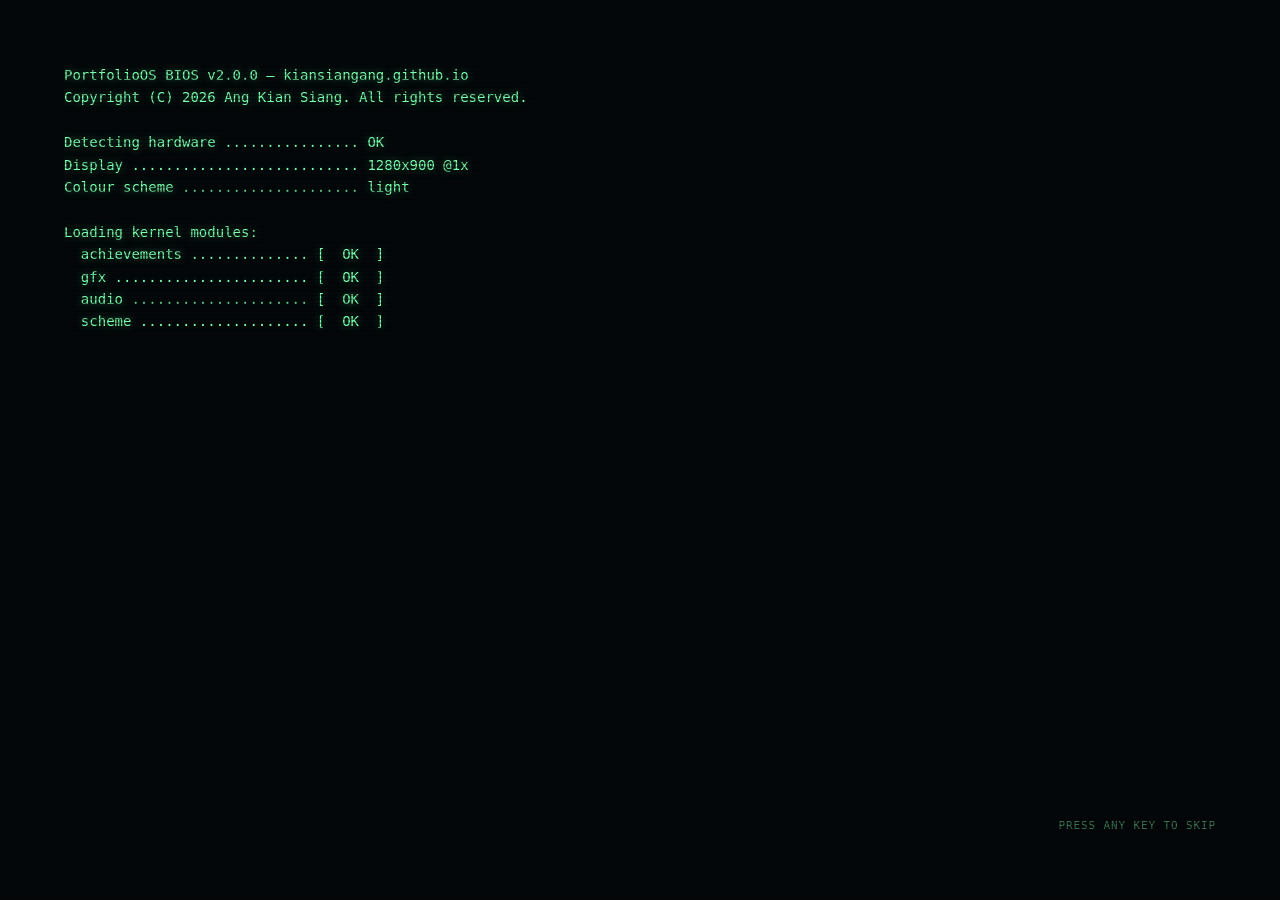
==== index.html @ 968b33f7 "Remove the second theme and redesign the desktop Three problems with the previous desktop: it had tw" ====
<!DOCTYPE html>
<html lang="en">
  <head>
    <meta charset="UTF-8" />
    <meta name="viewport" content="width=device-width, initial-scale=1.0" />

    <!-- ============================================================
         SEO & Page Identity
    ============================================================ -->
    <title>Ang Kian Siang — Cybersecurity Analyst</title>
    <meta
      name="description"
      content="Portfolio of Ang Kian Siang, ICT undergraduate at SUSS and aspiring Cybersecurity Analyst."
    />

    <!-- ============================================================
         Open Graph & Twitter Card — Social sharing previews
         When someone shares your portfolio link on LinkedIn, Twitter,
         or messaging apps, these tags control the title, description,
         and preview image that appear.
    ============================================================ -->
    <meta property="og:type" content="website" />
    <meta property="og:title" content="Ang Kian Siang — Cybersecurity Analyst" />
    <meta property="og:description" content="Portfolio of Ang Kian Siang, ICT undergraduate at SUSS and aspiring Cybersecurity Analyst." />
    <meta property="og:url" content="https://kiansiangang.github.io/" />
    <meta name="twitter:card" content="summary" />
    <meta name="twitter:title" content="Ang Kian Siang — Cybersecurity Analyst" />
    <meta name="twitter:description" content="Portfolio of Ang Kian Siang, ICT undergraduate at SUSS and aspiring Cybersecurity Analyst." />

    <!-- ============================================================
         Security Meta Tags (Phase 9 — Security Hardening)

         These headers protect your site at the browser level:

         1. Content-Security-Policy (CSP)
            The most important security header. It tells the browser
            exactly which sources are trusted for scripts, styles,
            fonts, images, etc. Anything not on the whitelist is
            blocked — even if an attacker injects it into the page.

            Why this matters:
            - script-src 'self' → only OUR JS files can run (no CDN,
              no inline <script> tags). This blocks XSS payloads.
            - style-src includes fonts.googleapis.com because we load
              Google Fonts CSS from there.
            - font-src includes fonts.gstatic.com — that's where the
              actual .woff2 font files are served from.
            - img-src 'self' data: → allows our images + inline SVG
              data URIs (like the padlock icons).
            - frame-src 'none' → prevents clickjacking via iframes.
            - object-src 'none' → blocks Flash/Java plugin embeds.

         2. X-Content-Type-Options: nosniff
            Prevents the browser from "guessing" file types. Without
            this, a .txt file could be executed as JavaScript — a
            classic MIME confusion attack.

         3. Referrer-Policy: strict-origin-when-cross-origin
            Controls what URL info leaks in the Referer header:
            - Same-origin navigation → full URL sent
            - Cross-origin navigation → only the domain (origin)
            - HTTPS → HTTP downgrade → nothing sent
            This prevents leaking internal URL paths to third parties.

         NOTE: GitHub Pages doesn't support custom HTTP headers via
         a _headers file (that's a Netlify/Cloudflare feature). So
         we use <meta http-equiv> tags as the primary enforcement
         mechanism. The _headers file is included as a bonus for
         anyone who deploys to Netlify or Cloudflare Pages instead.
    ============================================================ -->
    <meta
      http-equiv="Content-Security-Policy"
      content="default-src 'self'; script-src 'self'; style-src 'self' https://fonts.googleapis.com; font-src https://fonts.gstatic.com; img-src 'self' data:; connect-src 'self'; worker-src 'self'; manifest-src 'self'; media-src 'self'; frame-src 'none'; object-src 'none'; base-uri 'self'; form-action 'self'"
    />
    <meta http-equiv="X-Content-Type-Options" content="nosniff" />
    <meta name="referrer" content="strict-origin-when-cross-origin" />

    <!-- ============================================================
         Favicon — inline SVG data URI (no extra file needed).
         A small padlock icon in navy blue — matches your
         cybersecurity theme. Without a favicon, browsers request
         /favicon.ico which returns a 404 error in the console.
    ============================================================ -->
    <link rel="icon" type="image/svg+xml" href="data:image/svg+xml,%3Csvg xmlns='http://www.w3.org/2000/svg' viewBox='0 0 24 24' fill='none' stroke='%231A2744' stroke-width='2' stroke-linecap='round' stroke-linejoin='round'%3E%3Crect x='3' y='11' width='18' height='11' rx='2' ry='2'/%3E%3Cpath d='M7 11V7a5 5 0 0 1 10 0v4'/%3E%3C/svg%3E" />

    <!-- ============================================================
         Google Fonts
         Nunito  — friendly, rounded body text
         Space Mono — techy monospace for code/terminal elements
    ============================================================ -->
    <link rel="preconnect" href="https://fonts.googleapis.com" />
    <link rel="preconnect" href="https://fonts.gstatic.com" crossorigin />
    <link
      href="https://fonts.googleapis.com/css2?family=Nunito:wght@400;600;700;800&family=Space+Mono:wght@400;700&display=swap"
      rel="stylesheet"
    />

    <!-- ============================================================
         Main Stylesheet
    ============================================================ -->
    <link rel="stylesheet" href="css/style.css" />

    <!-- ============================================================
         Runtime stylesheet — everything the JavaScript renders at
         load: background layers, terminal, command palette, HUD,
         cursor, toasts, boot screen. Loaded second so it can
         override style.css cleanly.
    ============================================================ -->
    <link rel="stylesheet" href="css/runtime.css" />

    <!-- ============================================================
         Desktop OS stylesheet. Everything in it is scoped to
         [data-shell="os"], so the plain scrolling page above is
         completely unaffected by its presence.
    ============================================================ -->
    <link rel="stylesheet" href="css/os.css" />

    <!-- ============================================================
         PWA — installable, and fully readable offline once the
         service worker has primed its cache.
    ============================================================ -->
    <link rel="manifest" href="site.webmanifest" />
    <meta name="theme-color" content="#E8E0D0" media="(prefers-color-scheme: light)" />
    <meta name="theme-color" content="#1A1E2E" media="(prefers-color-scheme: dark)" />
    <meta name="apple-mobile-web-app-capable" content="yes" />

    <!-- ============================================================
         Theme Initialisation (runs BEFORE paint — no defer!)
         Sets data-theme="light" or "dark" on <html> immediately,
         preventing a flash of the wrong theme on page load.
         Reads from localStorage → OS preference → defaults to light.
    ============================================================ -->
    <script src="js/theme-init.js"></script>
  </head>

  <body>

    <!-- ============================================================
         LANDSCAPE LAYER
         The mountain artwork used to be painted directly on <body>,
         which meant nothing could ever be drawn behind it. It now
         sits on its own fixed layer (inheriting the same background
         image — one source of truth) so the WebGL sky can render
         underneath it, rather than being stuck at the very bottom.

         Petals are no longer DOM nodes: js/gfx/petals.js draws all
         of them into a single canvas instead. See css/runtime.css
         for the full layer stack.
    ============================================================ -->
    <div class="landscape" aria-hidden="true"></div>

    <!-- ============================================================
         1. NAVBAR
         Fixed to the top of the viewport; frosted-glass effect.
         Contains logo (name) on the left, nav links on the right.
    ============================================================ -->
    <!-- ============================================================
         NAVBAR
         Structure (order matters for the CSS checkbox hack):
           1. Logo link
           2. Checkbox (hidden — acts as the open/close toggle)
           3. Label (visible hamburger button — clicking it checks #2)
           4. Nav links list (shown/hidden based on checkbox state)

         The CSS uses the general sibling combinator (~) to target
         elements that come AFTER the checkbox in the DOM.
    ============================================================ -->
    <nav id="navbar" class="navbar">
      <div class="container navbar__inner">

        <!-- Home icon: clicking scrolls back to the top -->
        <a href="#hero" class="navbar__logo" aria-label="Back to top">
          <svg width="22" height="22" viewBox="0 0 24 24" fill="none" stroke="currentColor" stroke-width="2" stroke-linecap="round" stroke-linejoin="round" aria-hidden="true">
            <path d="M3 9l9-7 9 7v11a2 2 0 0 1-2 2H5a2 2 0 0 1-2-2z"/>
            <polyline points="9 22 9 12 15 12 15 22"/>
          </svg>
        </a>

        <!-- Hidden checkbox — the actual toggle state holder.
             aria-hidden: screen readers should use the checkbox label. -->
        <input
          type="checkbox"
          id="nav-toggle"
          class="nav-toggle"
          aria-hidden="true"
        />

        <!-- Nav links — all internal anchor links.
             On mobile: these drop down as a menu (CSS checkbox hack).
             On desktop: displayed as a horizontal row. -->
        <ul class="navbar__links">
          <li><a href="#about"    class="navbar__link">About</a></li>
          <li><a href="#projects" class="navbar__link">Projects</a></li>
          <li><a href="#skills"   class="navbar__link">Skills</a></li>
          <li><a href="#contact"  class="navbar__link">Contact</a></li>
        </ul>

        <!-- Dark/light mode toggle button.
             Shows moon in light mode, sun in dark mode.
             JS in main.js handles the click → flips data-theme on <html>
             and saves the choice to localStorage. -->
        <!-- Navbar controls: soundtrack and colour scheme. The
             soundtrack is generated with Web Audio at runtime and is
             off until explicitly turned on. -->
        <div class="navbar__controls">

          <button id="audio-toggle" class="icon-btn" type="button"
                  aria-pressed="false" aria-label="Toggle the generated soundtrack">
            <span aria-hidden="true">&#9834;</span>
          </button>

          <button id="theme-toggle" class="theme-toggle" aria-label="Toggle dark mode" type="button">
            <span class="theme-toggle__icon theme-toggle__icon--sun" aria-hidden="true">&#9728;&#65039;</span>
            <span class="theme-toggle__icon theme-toggle__icon--moon" aria-hidden="true">&#127769;</span>
          </button>

        </div>

        <!-- Hamburger button — only visible on mobile.
             The `for` attribute links this label to #nav-toggle,
             so clicking the label checks/unchecks the checkbox.
             Placed LAST so it appears on the far right on mobile. -->
        <label for="nav-toggle" class="nav-toggle-label" aria-label="Toggle navigation menu">
          <span></span>
          <span></span>
          <span></span>
        </label>

      </div>
    </nav>

    <!-- ============================================================
         2. HERO
         Full-viewport-height opening section.
         Contains name, animated subtitle (Typed.js), CTA button.
         Sakura petals fall across the entire page (not just here).
    ============================================================ -->
    <section id="hero" class="section hero" data-section-index="0">

      <!-- Hero content -->
      <div class="container hero__content">

        <!-- Small greeting line above the name -->
        <p class="hero__greeting">Hi, I'm</p>

        <!-- Your name — the main visual anchor of the page -->
        <h1 class="hero__name">Ang Kian Siang</h1>

        <!-- Typed.js subtitle — the library targets the <span> by ID.
             The text inside it ("cybersecurity analyst.") is a fallback
             shown if JS fails to load (progressive enhancement). -->
        <p class="hero__subtitle">
          I'm <span id="typed-text" class="hero__typed">a cybersecurity analyst.</span>
        </p>

        <!-- CTA button — scrolls smoothly to the Projects section.
             The <a> tag is styled as a button via CSS. -->
        <a href="#projects" class="hero__cta">View My Work</a>

      </div>
    </section>

    <!-- ============================================================
         3. ABOUT
         Two-column layout: bio (left), quick stats (right).
    ============================================================ -->
    <section id="about" class="section about page-flip" data-section-index="1">
      <div class="container">

        <h2 class="section-title">About Me</h2>

        <!-- Two-column grid: bio (left) | stats (right).
             On mobile these stack vertically (single column).
             The .fade-in class starts this invisible; Intersection
             Observer (Phase 7) adds .visible to animate it in. -->
        <div class="about__grid fade-in">

          <!-- ---- LEFT COLUMN: bio ---- -->
          <div class="about__bio">
            <p>
              I'm an ICT undergraduate at the Singapore University of Social Sciences
              (SUSS), specialising in cybersecurity. I enjoy building practical tools
              that solve real problems — from CLI password analysers to browser-based
              timetable exporters. I approach every project with a security-first mindset
              and a genuine curiosity for how things work under the hood.
            </p>
            <p>
              I interned as a <strong>Cybersecurity Analyst at DHL Supply Chain</strong>,
              where I conducted risk assessments for APAC-region applications alongside
              the CISO. That experience solidified my understanding of real-world threat
              landscapes, vulnerability management, and the importance of clear
              communication when presenting security findings to stakeholders.
            </p>
          </div>

          <!-- ---- RIGHT COLUMN: quick stats ---- -->
          <div class="about__stats">

            <div class="stat-card">
              <span class="stat-card__icon">🎓</span>
              <h3 class="stat-card__title">Degree</h3>
              <p class="stat-card__value">BSc ICT (Cybersecurity)</p>
              <p class="stat-card__detail">SUSS — Current Student</p>
            </div>

            <div class="stat-card">
              <span class="stat-card__icon">📜</span>
              <h3 class="stat-card__title">Certifications</h3>
              <p class="stat-card__value">ITIL 4 Foundation</p>
              <p class="stat-card__detail">Generative AI Specialization</p>
            </div>

            <div class="stat-card">
              <span class="stat-card__icon">💼</span>
              <h3 class="stat-card__title">Internship</h3>
              <p class="stat-card__value">DHL Supply Chain</p>
              <p class="stat-card__detail">Cybersecurity Analyst Intern</p>
            </div>

            <div class="stat-card">
              <span class="stat-card__icon">🔐</span>
              <h3 class="stat-card__title">Focus Area</h3>
              <p class="stat-card__value">Cybersecurity</p>
              <p class="stat-card__detail">Risk assessment & threat modelling</p>
            </div>

          </div>

        </div>
      </div>
    </section>

    <!-- ============================================================
         4. PROJECTS
         Responsive card grid showcasing your two projects.
    ============================================================ -->
    <section id="projects" class="section projects page-flip" data-section-index="2">
      <div class="container">

        <h2 class="section-title">Projects</h2>

        <!-- Card grid — uses CSS Grid auto-fit so columns adjust
             automatically. 2 cols on desktop, 1 on mobile. -->
        <div class="projects__grid fade-in">

          <!-- ======== PROJECT 1: Password Analyzer ======== -->
          <article class="project-card">

            <!-- Highlight badge — positioned in the top-right corner -->
            <span class="project-card__badge">
              <!-- Inline padlock SVG — inherits color via currentColor -->
              <svg class="project-card__badge-icon" xmlns="http://www.w3.org/2000/svg" viewBox="0 0 24 24" fill="none" stroke="currentColor" stroke-width="2" stroke-linecap="round" stroke-linejoin="round" width="14" height="14" aria-hidden="true">
                <rect x="3" y="11" width="18" height="11" rx="2" ry="2"/>
                <path d="M7 11V7a5 5 0 0 1 10 0v4"/>
              </svg>
              CLI-Only by Design
            </span>

            <h3 class="project-card__title">Password Analyzer</h3>

            <p class="project-card__desc">
              A Python terminal tool that analyses password strength, entropy,
              complexity, and breach exposure. Integrates the Have I Been Pwned API
              using k-anonymity for privacy-preserving breach checks. Implements
              a 0&ndash;100 risk scoring system with colour-coded output and
              improvement suggestions.
            </p>

            <!-- Security callout — highlights the deliberate CLI design -->
            <p class="project-card__note">
              <svg class="project-card__note-icon" xmlns="http://www.w3.org/2000/svg" viewBox="0 0 24 24" fill="none" stroke="currentColor" stroke-width="2" stroke-linecap="round" stroke-linejoin="round" width="16" height="16" aria-hidden="true">
                <rect x="3" y="11" width="18" height="11" rx="2" ry="2"/>
                <path d="M7 11V7a5 5 0 0 1 10 0v4"/>
              </svg>
              Deliberately built as a local CLI tool — no web app — to eliminate
              password transmission over the network. A conscious threat modelling decision.
            </p>

            <!-- Tech stack tags -->
            <div class="project-card__tags">
              <span class="tag">Python</span>
              <span class="tag">HIBP API</span>
              <span class="tag">k-Anonymity</span>
              <span class="tag">Entropy Analysis</span>
            </div>

            <!-- GitHub link -->
            <a
              href="https://github.com/KianSiangAng/password-analyzer"
              class="project-card__btn"
              target="_blank"
              rel="noopener noreferrer"
            >
              <!-- GitHub SVG icon -->
              <svg width="18" height="18" viewBox="0 0 24 24" fill="currentColor" xmlns="http://www.w3.org/2000/svg" aria-hidden="true">
                <path d="M12 0C5.37 0 0 5.37 0 12c0 5.31 3.435 9.795 8.205 11.385.6.105.825-.255.825-.57 0-.285-.015-1.23-.015-2.235-3.015.555-3.795-.735-4.035-1.41-.135-.345-.72-1.41-1.23-1.695-.42-.225-1.02-.78-.015-.795.945-.015 1.62.87 1.845 1.23 1.08 1.815 2.805 1.305 3.495.99.105-.78.42-1.305.765-1.605-2.67-.3-5.46-1.335-5.46-5.925 0-1.305.465-2.385 1.23-3.225-.12-.3-.54-1.53.12-3.18 0 0 1.005-.315 3.3 1.23.96-.27 1.98-.405 3-.405s2.04.135 3 .405c2.295-1.56 3.3-1.23 3.3-1.23.66 1.65.24 2.88.12 3.18.765.84 1.23 1.905 1.23 3.225 0 4.605-2.805 5.625-5.475 5.925.435.375.81 1.095.81 2.22 0 1.605-.015 2.895-.015 3.3 0 .315.225.69.825.57A12.02 12.02 0 0024 12c0-6.63-5.37-12-12-12z"/>
              </svg>
              View on GitHub
            </a>
          </article>

          <!-- ======== PROJECT 2: SUSS Calendar Exporter ======== -->
          <article class="project-card">

            <span class="project-card__badge">
              Solves a Real Problem
            </span>

            <h3 class="project-card__title">SUSS Calendar Exporter</h3>

            <p class="project-card__desc">
              A browser-based tool that parses SUSS timetable data and generates
              a downloadable <code>.ics</code> file. Solves a real pain point: SUSS
              e-services timetables cannot be exported directly to calendar apps
              like Google Calendar or Apple Calendar.
            </p>

            <!-- Tech stack tags -->
            <div class="project-card__tags">
              <span class="tag">HTML</span>
              <span class="tag">JavaScript</span>
              <span class="tag">.ics Generation</span>
              <span class="tag">Web Tool</span>
            </div>

            <!-- GitHub link -->
            <a
              href="https://github.com/KianSiangAng/suss-calendar-exporter"
              class="project-card__btn"
              target="_blank"
              rel="noopener noreferrer"
            >
              <svg width="18" height="18" viewBox="0 0 24 24" fill="currentColor" xmlns="http://www.w3.org/2000/svg" aria-hidden="true">
                <path d="M12 0C5.37 0 0 5.37 0 12c0 5.31 3.435 9.795 8.205 11.385.6.105.825-.255.825-.57 0-.285-.015-1.23-.015-2.235-3.015.555-3.795-.735-4.035-1.41-.135-.345-.72-1.41-1.23-1.695-.42-.225-1.02-.78-.015-.795.945-.015 1.62.87 1.845 1.23 1.08 1.815 2.805 1.305 3.495.99.105-.78.42-1.305.765-1.605-2.67-.3-5.46-1.335-5.46-5.925 0-1.305.465-2.385 1.23-3.225-.12-.3-.54-1.53.12-3.18 0 0 1.005-.315 3.3 1.23.96-.27 1.98-.405 3-.405s2.04.135 3 .405c2.295-1.56 3.3-1.23 3.3-1.23.66 1.65.24 2.88.12 3.18.765.84 1.23 1.905 1.23 3.225 0 4.605-2.805 5.625-5.475 5.925.435.375.81 1.095.81 2.22 0 1.605-.015 2.895-.015 3.3 0 .315.225.69.825.57A12.02 12.02 0 0024 12c0-6.63-5.37-12-12-12z"/>
              </svg>
              View on GitHub
            </a>
          </article>

        </div>
      </div>
    </section>

    <!-- ============================================================
         5. SKILLS
         Terminal-styled block grouped by category.
    ============================================================ -->
    <section id="skills" class="section skills page-flip" data-section-index="3">
      <div class="container">

        <h2 class="section-title">Skills</h2>

        <!-- Terminal-styled container — monospace font, dark background,
             blinking cursor. At runtime it becomes a working shell.
             This ties into your cybersecurity identity. -->
        <div class="terminal fade-in">

          <!-- Fake title bar with three coloured dots (macOS style) -->
          <div class="terminal__bar">
            <span class="terminal__dot terminal__dot--red"></span>
            <span class="terminal__dot terminal__dot--yellow"></span>
            <span class="terminal__dot terminal__dot--green"></span>
            <span class="terminal__bar-title">skills.sh</span>
          </div>

          <div class="terminal__body">

            <!-- Each category is a "command" block -->
            <div class="terminal__group">
              <p class="terminal__prompt">
                <span class="terminal__user">kian@portfolio</span>:<span class="terminal__path">~</span>$ cat languages.txt
              </p>
              <div class="terminal__tags">
                <span class="terminal__tag">Python</span>
                <span class="terminal__tag">HTML</span>
                <span class="terminal__tag">CSS</span>
                <span class="terminal__tag">JavaScript</span>
              </div>
            </div>

            <div class="terminal__group">
              <p class="terminal__prompt">
                <span class="terminal__user">kian@portfolio</span>:<span class="terminal__path">~</span>$ cat security-tools.txt
              </p>
              <div class="terminal__tags">
                <span class="terminal__tag">Qualys</span>
                <span class="terminal__tag">LeanIX</span>
                <span class="terminal__tag">HIBP API</span>
              </div>
            </div>

            <div class="terminal__group">
              <p class="terminal__prompt">
                <span class="terminal__user">kian@portfolio</span>:<span class="terminal__path">~</span>$ cat concepts.txt
              </p>
              <div class="terminal__tags">
                <span class="terminal__tag">Risk Assessment</span>
                <span class="terminal__tag">Entropy Analysis</span>
                <span class="terminal__tag">Threat Modelling</span>
                <span class="terminal__tag">k-Anonymity</span>
              </div>
            </div>

            <div class="terminal__group">
              <p class="terminal__prompt">
                <span class="terminal__user">kian@portfolio</span>:<span class="terminal__path">~</span>$ cat certifications.txt
              </p>
              <div class="terminal__tags">
                <span class="terminal__tag terminal__tag--cert">ITIL 4 Foundation</span>
                <span class="terminal__tag terminal__tag--cert">Generative AI Specialization</span>
              </div>
            </div>

            <!-- Blinking cursor at the bottom — pure CSS animation -->
            <p class="terminal__prompt">
              <span class="terminal__user">kian@portfolio</span>:<span class="terminal__path">~</span>$ <span class="terminal__cursor">&#9608;</span>
            </p>

          </div>
        </div>

      </div>
    </section>

    <!-- ============================================================
         6. CONTACT
         Centered minimal layout with email / GitHub / LinkedIn.
    ============================================================ -->
    <section id="contact" class="section contact page-flip" data-section-index="4">
      <div class="container">

        <h2 class="section-title">Get In Touch</h2>

        <div class="contact__content fade-in">
          <p class="contact__text">
            Always open to internship opportunities and collaborations.
            Feel free to reach out!
          </p>

          <div class="contact__buttons">

            <!-- Email -->
            <a href="mailto:ksang017@suss.edu.sg" class="contact__btn contact__btn--email">
              <svg width="20" height="20" viewBox="0 0 24 24" fill="none" stroke="currentColor" stroke-width="2" stroke-linecap="round" stroke-linejoin="round" aria-hidden="true">
                <rect x="2" y="4" width="20" height="16" rx="2"/>
                <path d="M22 7l-10 7L2 7"/>
              </svg>
              Email
            </a>

            <!-- GitHub -->
            <a href="https://github.com/KianSiangAng" class="contact__btn contact__btn--github" target="_blank" rel="noopener noreferrer">
              <svg width="20" height="20" viewBox="0 0 24 24" fill="currentColor" aria-hidden="true">
                <path d="M12 0C5.37 0 0 5.37 0 12c0 5.31 3.435 9.795 8.205 11.385.6.105.825-.255.825-.57 0-.285-.015-1.23-.015-2.235-3.015.555-3.795-.735-4.035-1.41-.135-.345-.72-1.41-1.23-1.695-.42-.225-1.02-.78-.015-.795.945-.015 1.62.87 1.845 1.23 1.08 1.815 2.805 1.305 3.495.99.105-.78.42-1.305.765-1.605-2.67-.3-5.46-1.335-5.46-5.925 0-1.305.465-2.385 1.23-3.225-.12-.3-.54-1.53.12-3.18 0 0 1.005-.315 3.3 1.23.96-.27 1.98-.405 3-.405s2.04.135 3 .405c2.295-1.56 3.3-1.23 3.3-1.23.66 1.65.24 2.88.12 3.18.765.84 1.23 1.905 1.23 3.225 0 4.605-2.805 5.625-5.475 5.925.435.375.81 1.095.81 2.22 0 1.605-.015 2.895-.015 3.3 0 .315.225.69.825.57A12.02 12.02 0 0024 12c0-6.63-5.37-12-12-12z"/>
              </svg>
              GitHub
            </a>

            <!-- LinkedIn -->
            <a href="https://linkedin.com/in/kiansiangang" class="contact__btn contact__btn--linkedin" target="_blank" rel="noopener noreferrer">
              <svg width="20" height="20" viewBox="0 0 24 24" fill="currentColor" aria-hidden="true">
                <path d="M20.447 20.452h-3.554v-5.569c0-1.328-.027-3.037-1.852-3.037-1.853 0-2.136 1.445-2.136 2.939v5.667H9.351V9h3.414v1.561h.046c.477-.9 1.637-1.85 3.37-1.85 3.601 0 4.267 2.37 4.267 5.455v6.286zM5.337 7.433a2.062 2.062 0 01-2.063-2.065 2.064 2.064 0 112.063 2.065zm1.782 13.019H3.555V9h3.564v11.452zM22.225 0H1.771C.792 0 0 .774 0 1.729v20.542C0 23.227.792 24 1.771 24h20.451C23.2 24 24 23.227 24 22.271V1.729C24 .774 23.2 0 22.222 0h.003z"/>
              </svg>
              LinkedIn
            </a>

          </div>
        </div>

      </div>
    </section>

    <!-- ============================================================
         7. FOOTER
         Copyright, security note, back-to-top link.
    ============================================================ -->
    <footer id="footer" class="footer">
      <div class="container footer__inner">
        <p class="footer__security">
          Built with security in mind &mdash; CSP headers enabled, no trackers, no third-party data collection.
        </p>
        <p class="footer__copy">
          &copy; 2026 Ang Kian Siang. All rights reserved.
        </p>
        <a href="#hero" class="footer__top">Back to top &uarr;</a>
      </div>
    </footer>

    <!-- ============================================================
         KITSUNE GUIDE — Chibi fox spirit mascot (CSS-only, no images).
         Placed outside all sections as a position: fixed element
         so it can track and guide the user through each section.
         JS positions it beside the current section, alternating
         sides (left/right). Shows speech bubble hints on section
         enter, hops on section change, reacts on click.
    ============================================================ -->
    <!-- Keyboard hint — the palette is the fastest way around the
         site, so say so once. It hides itself after first use. -->
    <div class="kbd-hint" id="kbd-hint">
      <kbd>&#8984;</kbd><kbd>K</kbd>
      <span>command palette</span>
    </div>

    <div id="mascot" class="kitsune-guide" aria-label="Kitsune guide — click for a reaction!">
      <!-- Speech bubble — JS toggles visibility on section enter -->
      <div class="kitsune-bubble" aria-hidden="true">
        <span class="kitsune-bubble__text">Welcome!</span>
      </div>
      <div class="kitsune">
        <!-- Tail — positioned behind the body -->
        <div class="kitsune__tail"></div>
        <!-- Head — main face area -->
        <div class="kitsune__head">
          <!-- Ears with pink inner -->
          <div class="kitsune__ear kitsune__ear--left">
            <div class="kitsune__ear-inner"></div>
          </div>
          <div class="kitsune__ear kitsune__ear--right">
            <div class="kitsune__ear-inner"></div>
          </div>
          <!-- Face features -->
          <div class="kitsune__face">
            <span class="kitsune__eye kitsune__eye--left"></span>
            <span class="kitsune__eye kitsune__eye--right"></span>
            <span class="kitsune__nose"></span>
            <span class="kitsune__mouth"></span>
          </div>
          <!-- Blush circles -->
          <span class="kitsune__blush kitsune__blush--left"></span>
          <span class="kitsune__blush kitsune__blush--right"></span>
        </div>
        <!-- Body — smaller rounded shape below head -->
        <div class="kitsune__body">
          <!-- Legs — animated during trotting -->
          <div class="kitsune__leg kitsune__leg--fl"></div>
          <div class="kitsune__leg kitsune__leg--fr"></div>
          <div class="kitsune__leg kitsune__leg--bl"></div>
          <div class="kitsune__leg kitsune__leg--br"></div>
        </div>
        <!-- Ground shadow -->
        <div class="kitsune__shadow"></div>
      </div>
    </div>

    <!-- ============================================================
         JS Libraries — Self-hosted in /libs

         CYBERSECURITY LEARNING MOMENT: Supply Chain Security
         We host Typed.js locally instead of using a CDN link.
         CDN links create a supply chain dependency — if the CDN
         is compromised, every site using it gets malicious code.

         Everything else on this page — the reactivity core, the
         WebGL renderer, the shell, the synthesiser — is hand-written
         and lives in /js. The dependency count is one, and it is
         self-hosted.

         By self-hosting and writing our own code:
           ✓ We control every byte that runs on our page
           ✓ Our CSP can use strict script-src 'self'
           ✓ No third-party network requests for JS
           ✓ Works fully offline
    ============================================================ -->
    <script src="libs/typed.min.js" defer></script>

    <!-- Main script — defer guarantees execution order:
         typed.min.js → main.js -->
    <script src="js/main.js" defer></script>

    <!-- ============================================================
         THE RUNTIME — js/app.js is the composition root.

         type="module" gives us deferred execution, strict mode and
         real dependency resolution with no bundler in sight. The
         kernel topologically sorts ~13 modules and boots them in
         order; anything that fails (no WebGL, no Web Audio, no
         service worker) is isolated and the page keeps working.

         Module map:
           core/   signals · event bus · store · DI · kernel · logger
           gfx/    WebGL2 renderer · GLSL · particle physics
           term/   virtual filesystem · shell · commands · terminal
           ui/     palette · HUD · cursor · tilt · boot · easter eggs
           audio/  Web Audio synthesiser
           theme/  the light/dark colour scheme
           os/     window manager · desktop · dock · router · apps
    ============================================================ -->
    <script type="module" src="js/app.js"></script>
  </body>
</html>
---- css/style.css ----
/* ================================================================
   STYLE.CSS — Ang Kian Siang Portfolio
   Mobile-first: base styles target small screens.
   Larger breakpoints are added with @media (min-width: ...) below.
================================================================ */


/* ----------------------------------------------------------------
   1. CSS CUSTOM PROPERTIES (variables)
   Define once here; reference everywhere with var(--name).
   Change a colour in one place and it updates across the whole site.
---------------------------------------------------------------- */
:root {
  /* --- Colour Palette --- */
  --clr-bg:         #E8E0D0;   /* Warm parchment — aged paper feel     */
  --clr-blue:       #A8C8E8;   /* Muted sky blue — primary accent      */
  --clr-green:      #B8D4B8;   /* Sage green — secondary accent        */
  --clr-peach:      #F0C8A0;   /* Warm peach — highlights / CTA        */
  --clr-navy:       #1A2744;   /* Deep navy — primary text             */
  --clr-navy-light: #2E4070;   /* Lighter navy — headings              */
  --clr-white:      #F0EBE0;   /* Soft warm cream — alternating sections */

  /* Semi-transparent overlays used by cards and navbar */
  --clr-card-bg:    rgba(255, 255, 255, 0.55);
  --clr-navbar-bg:  rgba(232, 224, 208, 0.75);

  /* --- Typography --- */
  --font-body:  'Nunito', sans-serif;        /* Friendly, rounded        */
  --font-mono:  'Space Mono', monospace;     /* Code / terminal elements */

  /* --- Font Sizes (mobile-first, relative units) --- */
  --fs-xs:   0.75rem;   /*  12px */
  --fs-sm:   0.875rem;  /*  14px */
  --fs-base: 1rem;      /*  16px */
  --fs-md:   1.125rem;  /*  18px */
  --fs-lg:   1.5rem;    /*  24px */
  --fs-xl:   2rem;      /*  32px */
  --fs-2xl:  2.75rem;   /*  44px */
  --fs-3xl:  3.5rem;    /*  56px */

  /* --- Spacing scale --- */
  --space-xs:  0.5rem;
  --space-sm:  1rem;
  --space-md:  2rem;
  --space-lg:  4rem;
  --space-xl:  6rem;

  /* --- Borders & Shadows --- */
  --radius-sm:  0.5rem;
  --radius-md:  1rem;
  --radius-lg:  1.5rem;
  --radius-pill: 99px;

  --shadow-sm:  0 2px 8px rgba(26, 39, 68, 0.08);
  --shadow-md:  0 4px 20px rgba(26, 39, 68, 0.12);
  --shadow-lg:  0 8px 32px rgba(26, 39, 68, 0.16);

  /* Glow for project card hover — uses the blue accent */
  --shadow-glow: 0 8px 30px rgba(168, 200, 232, 0.55);

  /* --- Transitions --- */
  --transition-fast:   150ms ease;
  --transition-normal: 300ms ease;
  --transition-slow:   500ms ease;
}


/* ----------------------------------------------------------------
   2. RESET & BASE
   A minimal CSS reset so browsers start from the same baseline.
---------------------------------------------------------------- */
*,
*::before,
*::after {
  box-sizing: border-box;
  margin: 0;
  padding: 0;
}

html {
  /* Smooth scrolling when clicking nav links */
  scroll-behavior: smooth;

  /* ---- SCROLL SNAP: page-by-page navigation ----
     mandatory = browser always snaps to the nearest snap point.
     Combined with scroll-snap-align: start on each section, this
     makes each section feel like turning a page in a book.

     NOTE: overflow-x: hidden is on <body> only (not here).
     Having it on both html AND body confuses the browser about
     which element is the viewport scroll container, breaking
     scroll-snap. Keeping html clean lets it act as the snap
     scroll container. */
  scroll-snap-type: y mandatory;
}

body {
  background-color: var(--clr-bg);
  color: var(--clr-navy);
  font-family: var(--font-body);
  font-size: var(--fs-base);
  line-height: 1.7;
  overflow-x: hidden;

  /* ---- BACKGROUND: Ghibli sunset mountain landscape ----
     Warm, layered mountain silhouettes in purple / mauve /
     terracotta gradients with a soft sun glow — evoking a
     Studio Ghibli twilight scene. Inline SVG data URI for
     zero network cost. Fixed attachment creates parallax. */
  background-image: url("data:image/svg+xml,%3Csvg xmlns='http://www.w3.org/2000/svg' viewBox='0 0 1440 900' preserveAspectRatio='xMidYMax slice'%3E%3Cdefs%3E%3ClinearGradient id='sky' x1='0' y1='0' x2='0' y2='1'%3E%3Cstop offset='0%25' stop-color='%23E8E0D0' stop-opacity='0'/%3E%3Cstop offset='35%25' stop-color='%23f0c8a0' stop-opacity='0.32'/%3E%3Cstop offset='65%25' stop-color='%23e8a0a0' stop-opacity='0.40'/%3E%3Cstop offset='100%25' stop-color='%23d08070' stop-opacity='0.32'/%3E%3C/linearGradient%3E%3CradialGradient id='sun' cx='75%25' cy='55%25' r='22%25'%3E%3Cstop offset='0%25' stop-color='%23f0d0a0' stop-opacity='0.45'/%3E%3Cstop offset='50%25' stop-color='%23f0c090' stop-opacity='0.25'/%3E%3Cstop offset='100%25' stop-color='%23f0c090' stop-opacity='0'/%3E%3C/radialGradient%3E%3C/defs%3E%3Crect width='1440' height='900' fill='url(%23sky)'/%3E%3Crect width='1440' height='900' fill='url(%23sun)'/%3E%3Cpath d='M-50 500 Q100 320 200 400 Q300 280 420 350 Q520 240 680 340 Q800 220 920 310 Q1050 230 1180 320 Q1300 260 1490 380 L1490 900 L-50 900Z' fill='%23605078' opacity='0.40'/%3E%3Cpath d='M-50 560 Q120 420 280 490 Q400 380 560 460 Q700 360 860 440 Q1000 370 1150 450 Q1300 390 1490 470 L1490 900 L-50 900Z' fill='%23886080' opacity='0.35'/%3E%3Cpath d='M-50 640 Q100 540 260 590 Q400 500 560 560 Q720 480 880 540 Q1040 470 1200 530 Q1350 490 1490 550 L1490 900 L-50 900Z' fill='%23b07060' opacity='0.30'/%3E%3Cpath d='M-50 720 Q180 660 360 700 Q540 640 720 680 Q900 620 1080 670 Q1260 630 1490 680 L1490 900 L-50 900Z' fill='%23906050' opacity='0.25'/%3E%3Cellipse cx='400' cy='530' rx='300' ry='20' fill='%23f0e0d0' opacity='0.28'/%3E%3Cellipse cx='1000' cy='480' rx='250' ry='15' fill='%23f0e0d0' opacity='0.22'/%3E%3Cellipse cx='700' cy='600' rx='350' ry='18' fill='%23f0e0d0' opacity='0.25'/%3E%3Cellipse cx='250' cy='350' rx='120' ry='12' fill='%23f0e8e0' opacity='0.28'/%3E%3Cellipse cx='800' cy='300' rx='100' ry='10' fill='%23f0e8e0' opacity='0.25'/%3E%3Cpath d='M350 280 Q355 274 360 280' fill='none' stroke='%23604050' stroke-width='1.8' opacity='0.22'/%3E%3Cpath d='M370 270 Q375 264 380 270' fill='none' stroke='%23604050' stroke-width='1.8' opacity='0.18'/%3E%3Cpath d='M390 276 Q395 270 400 276' fill='none' stroke='%23604050' stroke-width='1.5' opacity='0.15'/%3E%3C/svg%3E");
  background-repeat: no-repeat;
  background-position: center bottom;
  background-size: cover;
  background-attachment: fixed;
}

img {
  max-width: 100%;
  display: block;
}

a {
  color: inherit;
  text-decoration: none;
}

ul {
  list-style: none;
}

button {
  font-family: inherit;
  cursor: pointer;
}


/* ----------------------------------------------------------------
   3. UTILITY CLASSES
   Small reusable helpers; applied directly in HTML.
---------------------------------------------------------------- */

/* Constrain content width and centre it */
.container {
  width: 90%;
  max-width: 1100px;
  margin-inline: auto; /* shorthand for margin-left + margin-right: auto */
}

/* Section spacing — consistent vertical rhythm */
/* ---- SECTION: each section is a "page" in the book ----
   min-height: 100vh makes each section a full viewport page.
   scroll-snap-align: start snaps the top of the section to
   the top of the viewport — works reliably with sections
   that may be taller than 100vh.
   Flexbox centres content vertically for shorter sections. */
.section {
  padding-block: var(--space-xl);
  min-height: 100vh;
  scroll-snap-align: start;

  /* Vertical content centering */
  display: flex;
  flex-direction: column;
  justify-content: center;

  /* Positioning context for pseudo-elements (page edge shadows) */
  position: relative;
}

/* ---- SECTION REVEAL: content-only staggered animation ----
   The SECTION itself is always visible (background always shows).
   Only the CONTENT inside animates — children slide up from
   below with a blur-to-focus "rack focus" effect in a staggered
   cascade (title first, then each content block).

   Why content-only (not whole-section):
   1. No blank screens — section backgrounds are always visible
   2. Animation is always seen — it plays on the content the user
      is actively looking at, not on an off-screen section
   3. Works with or without scroll-snap

   Uses @keyframes (not transitions) because transitions can be
   silently skipped when the initial render and class-addition
   happen in the same frame (IntersectionObserver + scroll-snap).

   JS adds .page-flip--active via Intersection Observer. */

/* --- SAKURA PETAL WIPE ---
   When a section enters the viewport, a wave of large sakura petals
   flies across the full screen from left to right, covering the old
   scene like a curtain. As the petals pass, the new content is
   revealed underneath.

   System:
     1. JS spawns ~25-30 large .bloom-petal elements across the section
        — each flies from off-screen left to off-screen right
     2. Content starts hidden, fades in after the petal wave passes */

.page-flip {
  position: relative;
  overflow: hidden;
}

/* --- PETAL WIPE: large petals that fly across the full section --- */
.bloom-petal {
  position: absolute;
  pointer-events: none;
  z-index: 6;
  border-radius: 50% 0 50% 50%;
  opacity: 0;
  animation: petalWipe var(--duration) ease-in-out forwards;
  animation-delay: var(--delay);
}

/* Four petal colour variants — vibrant and large enough to see */
.bloom-petal--1 { background: rgba(255, 170, 190, 0.92); }
.bloom-petal--2 { background: rgba(255, 195, 210, 0.88); }
.bloom-petal--3 { background: rgba(255, 145, 175, 0.85); }
.bloom-petal--4 { background: rgba(255, 210, 225, 0.80); }

[data-theme="dark"] .bloom-petal--1 { background: rgba(255, 170, 190, 0.75); }
[data-theme="dark"] .bloom-petal--2 { background: rgba(255, 195, 210, 0.65); }
[data-theme="dark"] .bloom-petal--3 { background: rgba(255, 145, 175, 0.60); }
[data-theme="dark"] .bloom-petal--4 { background: rgba(255, 210, 225, 0.55); }

/* Each petal reads --start-y, --wobble, --rot, --size set by JS.
   Flies from left edge to right edge, wobbling vertically,
   spinning, and fading out as it exits. */
@keyframes petalWipe {
  0% {
    opacity: 0;
    transform:
      translate(-80px, var(--start-y))
      rotate(0deg)
      scale(var(--size));
  }
  8% {
    opacity: 1;
  }
  50% {
    opacity: 1;
    transform:
      translate(50vw, calc(var(--start-y) + var(--wobble)))
      rotate(var(--rot))
      scale(var(--size));
  }
  85% {
    opacity: 0.8;
  }
  100% {
    opacity: 0;
    transform:
      translate(110vw, var(--start-y))
      rotate(calc(var(--rot) * 2))
      scale(calc(var(--size) * 0.7));
  }
}

/* --- REVERSE: petals fly right-to-left when scrolling back up --- */
@keyframes petalWipeReverse {
  0% {
    opacity: 0;
    transform:
      translate(calc(100vw + 80px), var(--start-y))
      rotate(0deg)
      scale(var(--size));
  }
  8% {
    opacity: 1;
  }
  50% {
    opacity: 1;
    transform:
      translate(50vw, calc(var(--start-y) + var(--wobble)))
      rotate(calc(var(--rot) * -1))
      scale(var(--size));
  }
  85% {
    opacity: 0.8;
  }
  100% {
    opacity: 0;
    transform:
      translate(-80px, var(--start-y))
      rotate(calc(var(--rot) * -2))
      scale(calc(var(--size) * 0.7));
  }
}

.bloom-petal--reverse {
  animation-name: petalWipeReverse !important;
}

/* --- CHILDREN: hidden until petal wave passes --- */
.page-flip .container > * {
  opacity: 0;
  transform: translateY(12px);
}

/* Scroll-down reveal: content slides up */
@keyframes contentReveal {
  from { opacity: 0; transform: translateY(12px); }
  to   { opacity: 1; transform: translateY(0); }
}

/* Scroll-up reveal: content slides down */
@keyframes contentRevealUp {
  from { opacity: 0; transform: translateY(-12px); }
  to   { opacity: 1; transform: translateY(0); }
}

/* Content emerges after the petal wave passes midpoint.
   Staggered so elements appear one by one. */
.page-flip--active .container > *:nth-child(1) { animation: contentReveal 0.35s ease-out 0.2s forwards; }
.page-flip--active .container > *:nth-child(2) { animation: contentReveal 0.35s ease-out 0.28s forwards; }
.page-flip--active .container > *:nth-child(3) { animation: contentReveal 0.35s ease-out 0.36s forwards; }
.page-flip--active .container > *:nth-child(4) { animation: contentReveal 0.35s ease-out 0.44s forwards; }
.page-flip--active .container > *:nth-child(5) { animation: contentReveal 0.35s ease-out 0.52s forwards; }

/* When scrolling UP, use the reverse content reveal direction */
.page-flip--active.page-flip--up .container > *:nth-child(1) { animation-name: contentRevealUp; }
.page-flip--active.page-flip--up .container > *:nth-child(2) { animation-name: contentRevealUp; }
.page-flip--active.page-flip--up .container > *:nth-child(3) { animation-name: contentRevealUp; }
.page-flip--active.page-flip--up .container > *:nth-child(4) { animation-name: contentRevealUp; }
.page-flip--active.page-flip--up .container > *:nth-child(5) { animation-name: contentRevealUp; }

/* Sections already in view on load — no animation */
.page-flip--no-anim .container > * {
  opacity: 1 !important;
  transform: none !important;
  animation: none !important;
}

/* Page edge shadow — thin gradient at the bottom of each section
   that mimics the shadow between stacked pages in a book. */
.section::after {
  content: '';
  position: absolute;
  bottom: 0;
  left: 5%;
  right: 5%;
  height: 6px;
  background: linear-gradient(to bottom,
    rgba(26, 39, 68, 0.06),
    rgba(26, 39, 68, 0.02),
    transparent
  );
  pointer-events: none;
  border-radius: 50%;
}

/* (Page fold line removed — ink wash ::before handles the visual) */

/* Section headings */
.section-title {
  font-size: var(--fs-xl);
  font-weight: 800;
  color: var(--clr-navy-light);
  margin-bottom: var(--space-md);
  text-align: center;
}

/* Soft underline accent below section titles */
.section-title::after {
  content: '';
  display: block;
  width: 60px;
  height: 4px;
  background: linear-gradient(90deg, var(--clr-blue), var(--clr-green));
  border-radius: var(--radius-pill);
  margin: 0.5rem auto 0;
}

/* Fade-in animation class (toggled by Intersection Observer in Phase 7) */
.fade-in {
  opacity: 0;
  transform: translateY(24px);
  transition: opacity var(--transition-slow), transform var(--transition-slow);
}

.fade-in.visible {
  opacity: 1;
  transform: translateY(0);
}

/* Inside page-flip sections, the page-flip @keyframes handle
   all animation. Disable the fade-in transition so the two
   systems don't fight. The base opacity:0 / transform from
   .page-flip .container > * still applies (higher specificity). */
.page-flip .fade-in {
  transition: none;
}


/* ----------------------------------------------------------------
   4. NAVBAR
---------------------------------------------------------------- */

/* --- Outer nav bar strip --- */
.navbar {
  position: fixed;
  top: 0;
  left: 0;
  right: 0;
  z-index: 100;
  height: 64px;

  /* Frosted-glass effect:
     backdrop-filter blurs whatever is BEHIND this element.
     The semi-transparent background lets the blur show through. */
  background: var(--clr-navbar-bg);
  backdrop-filter: blur(10px);
  -webkit-backdrop-filter: blur(10px); /* Safari support */

  border-bottom: 1px solid rgba(168, 200, 232, 0.2);
  box-shadow: var(--shadow-sm);

  /* Smooth background transition when JS adds .scrolled in Phase 7 */
  transition: background var(--transition-normal),
              box-shadow  var(--transition-normal);
}

/* Phase 7 will add this class via JS when the user scrolls down.
   We define it now so the CSS is ready. */
.navbar.scrolled {
  background: rgba(232, 224, 208, 0.95);
  box-shadow: var(--shadow-md);
}

/* --- Inner wrapper: flex row, logo left / toggle+hamburger right --- */
.navbar__inner {
  display: flex;
  align-items: center;
  height: 64px;
  position: relative; /* anchor for the mobile dropdown */
}

/* --- Logo (home icon) --- */
.navbar__logo {
  display: flex;
  align-items: center;
  justify-content: center;
  color: var(--clr-navy);
  padding: var(--space-xs);
  border-radius: var(--radius-sm);
  transition: opacity var(--transition-fast),
              background var(--transition-fast);
}

.navbar__logo:hover {
  opacity: 0.75;
  background: rgba(168, 200, 232, 0.15);
}

/* ---- CSS CHECKBOX HACK ----
   This is a pure-CSS technique for toggling mobile menus without JS.

   How it works:
   1. A hidden <input type="checkbox"> holds the open/closed STATE.
   2. A <label for="nav-toggle"> is the VISIBLE button — clicking a
      label automatically checks/unchecks its linked checkbox.
   3. CSS selects the sibling elements using the ~ (general sibling)
      combinator: #nav-toggle:checked ~ .target { ... }
   4. When checked = open menu; when unchecked = closed menu.

   The ORDER of elements in the HTML matters — ~ only selects
   siblings that come AFTER the checkbox in the DOM.
------------------------------ */

/* Hide the checkbox itself — it's invisible infrastructure */
.nav-toggle {
  display: none;
}

/* --- Hamburger button (label) --- */
.nav-toggle-label {
  display: flex;          /* visible on mobile by default */
  flex-direction: column;
  justify-content: center;
  gap: 5px;
  cursor: pointer;
  padding: var(--space-xs);
  border-radius: var(--radius-sm);
  transition: background var(--transition-fast);
}

.nav-toggle-label:hover {
  background: rgba(168, 200, 232, 0.2);
}

/* Three bars that form the hamburger icon */
.nav-toggle-label span {
  display: block;
  width: 24px;
  height: 2px;
  background-color: var(--clr-navy);
  border-radius: var(--radius-pill);
  /* Each span transitions independently for the X animation */
  transition: transform var(--transition-normal),
              opacity   var(--transition-fast);
}

/* --- Hamburger → X animation when menu is open ---
   When #nav-toggle is checked, target the SIBLING label's spans. */
#nav-toggle:checked ~ .nav-toggle-label span:nth-child(1) {
  transform: translateY(7px) rotate(45deg);
}

#nav-toggle:checked ~ .nav-toggle-label span:nth-child(2) {
  opacity: 0;
  transform: scaleX(0);
}

#nav-toggle:checked ~ .nav-toggle-label span:nth-child(3) {
  transform: translateY(-7px) rotate(-45deg);
}

/* --- Mobile nav menu (dropdown) ---
   Hidden by default; revealed when checkbox is checked. */
.navbar__links {
  /* Absolute dropdown below the navbar */
  position: absolute;
  top: 64px;       /* flush with the bottom of the 64px navbar */
  left: -5%;       /* bleed to full width, matching .container's 90% */
  right: -5%;
  width: 110%;

  flex-direction: column;
  gap: 0;

  background: rgba(232, 224, 208, 0.97);
  backdrop-filter: blur(10px);
  -webkit-backdrop-filter: blur(10px);
  border-bottom: 1px solid rgba(168, 200, 232, 0.3);
  box-shadow: var(--shadow-md);
  border-radius: 0 0 var(--radius-md) var(--radius-md);

  /* Hidden state — invisible and shifted up slightly */
  display: flex;
  opacity: 0;
  pointer-events: none;     /* non-clickable when hidden */
  transform: translateY(-8px);
  transition: opacity      var(--transition-normal),
              transform    var(--transition-normal);
}

/* Shown state — checkbox is checked */
#nav-toggle:checked ~ .navbar__links {
  opacity: 1;
  pointer-events: auto;
  transform: translateY(0);
}

/* --- Individual nav links --- */
.navbar__link {
  display: block;
  padding: var(--space-sm) var(--space-md);
  font-weight: 600;
  font-size: var(--fs-base);
  color: var(--clr-navy);
  border-bottom: 1px solid rgba(168, 200, 232, 0.15);
  transition: color var(--transition-fast),
              background var(--transition-fast),
              padding-left var(--transition-fast);
}

.navbar__link:hover {
  color: var(--clr-navy-light);
  background: rgba(168, 200, 232, 0.12);
  padding-left: calc(var(--space-md) + 6px); /* subtle indent on hover */
}

/* Remove bottom border from last link */
.navbar__links li:last-child .navbar__link {
  border-bottom: none;
}


/* ----------------------------------------------------------------
   5. HERO SECTION
---------------------------------------------------------------- */

.hero {
  min-height: 100vh;
  background-color: rgba(232, 224, 208, 0.75);
  display: flex;
  align-items: center;
  justify-content: center;
  /* Offset for the fixed navbar */
  padding-top: 64px;
  position: relative;
  overflow: hidden;
}

/* ---- BACKGROUND PARTICLES ----
   Petals and birds used to be DOM nodes animated with CSS
   keyframes: one <div> per petal, laid out and composited by the
   browser. They are now drawn into a single canvas by
   js/gfx/petals.js (physics, curl-noise wind) and js/gfx/birds.js
   (a boids flock), which is both cheaper and far more capable.
   The layer stack for those canvases lives in css/runtime.css. */

/* The text content sits above the particles */
.hero__content {
  position: relative;
  z-index: 1;
  text-align: center;
}

/* Small greeting text */
.hero__greeting {
  font-size: var(--fs-md);
  font-weight: 600;
  color: var(--clr-navy-light);
  margin-bottom: var(--space-xs);
  letter-spacing: 0.02em;
}

/* Your name — the main heading */
.hero__name {
  font-size: var(--fs-2xl);
  font-weight: 800;
  color: var(--clr-navy);
  line-height: 1.15;
  margin-bottom: var(--space-sm);

  /* Subtle gradient text effect — same technique as the logo */
  background: linear-gradient(
    135deg,
    var(--clr-navy) 0%,
    var(--clr-navy-light) 50%,
    var(--clr-blue) 100%
  );
  -webkit-background-clip: text;
  -webkit-text-fill-color: transparent;
  background-clip: text;
}

/* Subtitle line containing Typed.js */
.hero__subtitle {
  font-size: var(--fs-lg);
  font-weight: 400;
  color: var(--clr-navy-light);
  margin-bottom: var(--space-md);
  min-height: 2.4em; /* reserve space so layout doesn't jump as text types */
}

/* Typed.js adds a blinking cursor element (.typed-cursor) automatically.
   These rules style that cursor to match your colour palette. */
.typed-cursor {
  color: var(--clr-peach);
  font-weight: 300;
}

/* CTA button */
.hero__cta {
  display: inline-block;
  padding: 0.9rem 2.25rem;
  font-family: var(--font-body);
  font-size: var(--fs-base);
  font-weight: 700;
  color: var(--clr-navy);
  background: linear-gradient(135deg, var(--clr-peach), #f0d4b0);
  border: none;
  border-radius: var(--radius-pill);
  box-shadow: var(--shadow-sm);

  /* Smooth hover transition */
  transition: transform  var(--transition-normal),
              box-shadow var(--transition-normal);
}

.hero__cta:hover {
  transform: translateY(-3px);   /* float up slightly */
  box-shadow: var(--shadow-md);  /* deeper shadow = feels lifted */
}

.hero__cta:active {
  transform: translateY(-1px);
  box-shadow: var(--shadow-sm);
}

/* ---- HERO ENTRANCE: Gentle Dawn Rise ----
   A warm Ghibli sunrise feel. A soft glow blooms first,
   then content elements fade in + rise with staggered delays.
   The name gets a special gentle scale-up for emphasis. */

/* Warm glow — only appears when hero is revealed */
.hero::after {
  content: '';
  position: absolute;
  top: 50%;
  left: 50%;
  width: 600px;
  height: 400px;
  transform: translate(-50%, -50%) scale(0.6);
  border-radius: 50%;
  background: radial-gradient(
    ellipse at center,
    rgba(240, 200, 160, 0.40) 0%,
    rgba(240, 192, 144, 0.20) 40%,
    transparent 70%
  );
  opacity: 0;
  z-index: 0;
  pointer-events: none;
}

.hero--revealed::after {
  animation: dawnGlow 1.3s ease-out 0.1s forwards;
}

@keyframes dawnGlow {
  0%   { opacity: 0; transform: translate(-50%, -50%) scale(0.6); }
  60%  { opacity: 1; }
  100% { opacity: 0.7; transform: translate(-50%, -50%) scale(1); }
}

/* All hero content starts hidden */
.hero__greeting,
.hero__name,
.hero__subtitle,
.hero__cta {
  opacity: 0;
  transform: translateY(18px);
  filter: blur(2px);
}

/* When hero is revealed, play the dawn rise animations */
.hero--revealed .hero__greeting,
.hero--revealed .hero__name,
.hero--revealed .hero__subtitle,
.hero--revealed .hero__cta {
  animation: dawnRise 0.5s ease-out forwards;
}

/* Staggered delays — greeting first, then name, subtitle, CTA */
.hero--revealed .hero__greeting { animation-delay: 0.1s; }
.hero--revealed .hero__name     { animation-delay: 0.25s; animation-name: dawnRiseName; animation-duration: 0.6s; }
.hero--revealed .hero__subtitle { animation-delay: 0.4s; }
.hero--revealed .hero__cta      { animation-delay: 0.55s; }

/* Standard rise: fade in + slide up from 18px below */
@keyframes dawnRise {
  0% {
    opacity: 0;
    transform: translateY(18px);
    filter: blur(2px);
  }
  100% {
    opacity: 1;
    transform: translateY(0);
    filter: blur(0);
  }
}

/* Name gets a special scale-up for extra emphasis */
@keyframes dawnRiseName {
  0% {
    opacity: 0;
    transform: translateY(18px) scale(0.92);
    filter: blur(3px);
  }
  60% {
    opacity: 1;
    filter: blur(0);
  }
  100% {
    opacity: 1;
    transform: translateY(0) scale(1);
    filter: blur(0);
  }
}

/* Dark mode: warmer, softer glow */
[data-theme="dark"] .hero::after {
  background: radial-gradient(
    ellipse at center,
    rgba(200, 160, 110, 0.25) 0%,
    rgba(180, 140, 100, 0.12) 40%,
    transparent 70%
  );
}


/* ----------------------------------------------------------------
   6. ABOUT SECTION
---------------------------------------------------------------- */

.about {
  background-color: rgba(240, 235, 224, 0.78);
}

/* Two-column grid: stacks on mobile, side-by-side on tablet+ */
.about__grid {
  display: grid;
  grid-template-columns: 1fr;        /* single column on mobile */
  gap: var(--space-lg);
  align-items: start;
}

/* --- Bio column (left on desktop) --- */
.about__bio p {
  margin-bottom: var(--space-sm);
  color: var(--clr-navy-light);
  line-height: 1.8;
}

.about__bio p:last-of-type {
  margin-bottom: var(--space-md);
}

/* --- KITSUNE GUIDE — Chibi fox spirit mascot ---
   Inspired by kitsune (fox spirits) from Japanese folklore.
   Built entirely with CSS — no images. The kitsune acts as a
   guide: it positions itself beside the current section and
   shows speech bubbles with hints.

   JS updates top/left to track sections, CSS transition handles
   the smooth glide. On even-indexed sections the fox sits on the
   left, on odd-indexed it sits on the right.

   Structure:
     .kitsune-guide     → fixed-position wrapper (JS sets top/left)
       .kitsune-bubble  → speech bubble (toggled by JS)
       .kitsune         → character container (idle bob)
         .kitsune__tail    → bushy curved tail behind body
         .kitsune__head    → orange/peach rounded head
           .kitsune__ear   → triangular ears with pink inner
           .kitsune__face  → eyes, nose, mouth
           .kitsune__blush → pink cheek ovals
         .kitsune__body    → smaller rounded body below head
         .kitsune__shadow  → ground shadow with scale animation
*/

.kitsune-guide {
  position: fixed;
  bottom: 2rem;
  right: 2rem;
  z-index: 50;                  /* above content, below navbar (100) */
  cursor: pointer;
  user-select: none;

  /* Smooth glide — JS changes top/left, CSS animates the change.
     1s ease gives a snappy but smooth repositioning. */
  transition: top 1s ease, left 1s ease;

  /* GPU hint for smooth animation */
  will-change: top, left;
}

/* Flip the fox horizontally when on the right side of the page.
   Only the .kitsune character is flipped — the .kitsune-bubble
   is a sibling (not a child of .kitsune), so it's unaffected
   and keeps its text readable without any counter-flip. */
.kitsune-guide--flipped .kitsune {
  transform: scaleX(-1);
}


/* --- SPEECH BUBBLE --- */
.kitsune-bubble {
  position: absolute;
  top: -45px;
  left: 50%;
  transform: translateX(-50%);
  background: var(--clr-white);
  color: var(--clr-navy);
  font-size: 0.75rem;
  font-weight: 700;
  padding: 6px 12px;
  border-radius: 12px;
  white-space: nowrap;
  box-shadow: 0 2px 8px rgba(26, 39, 68, 0.12);
  opacity: 0;
  pointer-events: none;
  transition: opacity 0.4s ease;
  z-index: 51;
}

/* Triangle pointer at the bottom of the bubble */
.kitsune-bubble::after {
  content: '';
  position: absolute;
  bottom: -6px;
  left: 50%;
  transform: translateX(-50%);
  width: 0;
  height: 0;
  border-left: 6px solid transparent;
  border-right: 6px solid transparent;
  border-top: 6px solid var(--clr-white);
}

/* Visible state — toggled by JS */
.kitsune-bubble--visible {
  opacity: 1;
}


/* --- Character container with idle bobbing --- */
.kitsune {
  position: relative;
  display: flex;
  flex-direction: column;
  align-items: center;
  animation: kitsune-idle 3s ease-in-out infinite;
}

@keyframes kitsune-idle {
  0%, 100% { transform: translateY(0); }
  50%      { transform: translateY(-6px); }
}


/* --- TAIL: bushy curved shape behind body --- */
.kitsune__tail {
  position: absolute;
  bottom: 18px;
  right: -16px;
  width: 28px;
  height: 40px;
  background: linear-gradient(135deg, #F0A050 0%, #E88830 50%, #F5C890 100%);
  border-radius: 0 70% 60% 40% / 0 80% 50% 30%;
  transform: rotate(-15deg);
  z-index: -1;
  box-shadow: inset -2px -2px 6px rgba(200, 100, 20, 0.2);
}

/* White tip on the tail */
.kitsune__tail::after {
  content: '';
  position: absolute;
  bottom: 0;
  right: -2px;
  width: 14px;
  height: 16px;
  background: #FFF5E8;
  border-radius: 0 60% 50% 40%;
}


/* --- HEAD: rounded orange shape --- */
.kitsune__head {
  width: 60px;
  height: 55px;
  background: linear-gradient(180deg, #F5A84A 0%, #E8923A 60%, #F0B060 100%);
  border-radius: 50% 50% 42% 42% / 55% 55% 45% 45%;
  position: relative;
  box-shadow: 0 4px 14px rgba(26, 39, 68, 0.1),
              inset 0 -6px 12px rgba(200, 100, 20, 0.1);
  z-index: 1;
}


/* --- EARS: CSS triangle trick --- */
.kitsune__ear {
  position: absolute;
  top: -14px;
  width: 0;
  height: 0;
  border-left: 10px solid transparent;
  border-right: 10px solid transparent;
  border-bottom: 18px solid #F5A84A;
  z-index: 2;
}

.kitsune__ear--left  { left: 4px;  transform: rotate(-8deg); }
.kitsune__ear--right { right: 4px; transform: rotate(8deg); }

/* Pink inner ear */
.kitsune__ear-inner {
  position: absolute;
  top: 5px;
  left: -5px;
  width: 0;
  height: 0;
  border-left: 5px solid transparent;
  border-right: 5px solid transparent;
  border-bottom: 10px solid #FFB8B0;
}


/* --- FACE CONTAINER --- */
.kitsune__face {
  position: absolute;
  top: 18px;
  left: 50%;
  transform: translateX(-50%);
  width: 36px;
  height: 28px;
}


/* --- EYES: dark ovals with pupils --- */
.kitsune__eye {
  position: absolute;
  width: 7px;
  height: 9px;
  background: var(--clr-navy);
  border-radius: 50%;
  top: 0;
  transition: height var(--transition-fast),
              width var(--transition-fast),
              border-radius var(--transition-fast);
}

/* Pupil / catch-light — follows the cursor via --pupil-x/y
   custom properties set by JS mousemove handler.
   Light mode: white dot on dark navy eye (anime-style highlight).
   Dark mode:  black dot on cream eye (visible pupil). */
.kitsune__eye::after {
  content: '';
  position: absolute;
  width: 4px;
  height: 4px;
  background: #fff;
  border-radius: 50%;
  top: 50%;
  left: 50%;
  transform: translate(
    calc(-50% + var(--pupil-x, 0px)),
    calc(-50% + var(--pupil-y, 0px))
  );
  will-change: transform;
}

/* Dark mode: keep same dark eye + white pupil (no inversion) */
[data-theme="dark"] .kitsune__eye {
  background: #1a2744;
}

.kitsune__eye--left  { left: 2px; }
.kitsune__eye--right { right: 2px; }


/* --- NOSE: small downward-pointing triangle --- */
.kitsune__nose {
  position: absolute;
  bottom: 8px;
  left: 50%;
  transform: translateX(-50%);
  width: 0;
  height: 0;
  border-left: 3px solid transparent;
  border-right: 3px solid transparent;
  border-top: 4px solid #2A1A10;
}


/* --- MOUTH: small happy W-shape using two curves --- */
.kitsune__mouth {
  position: absolute;
  bottom: 2px;
  left: 50%;
  transform: translateX(-50%);
  width: 12px;
  height: 4px;
  border-bottom: 2px solid #2A1A10;
  border-radius: 0 0 50% 50%;
  transition: width var(--transition-fast),
              height var(--transition-fast),
              border-radius var(--transition-fast);
}


/* --- BLUSH: soft pink cheek circles --- */
.kitsune__blush {
  position: absolute;
  width: 12px;
  height: 7px;
  background: rgba(255, 150, 130, 0.4);
  border-radius: 50%;
  top: 32px;
  z-index: 2;
  transition: opacity var(--transition-fast);
}

.kitsune__blush--left  { left: 4px; }
.kitsune__blush--right { right: 4px; }


/* --- BODY: smaller rounded shape below head --- */
.kitsune__body {
  width: 44px;
  height: 30px;
  background: linear-gradient(180deg, #E8923A 0%, #F0A050 60%, #F5C080 100%);
  border-radius: 40% 40% 50% 50% / 30% 30% 60% 60%;
  margin-top: -8px;
  position: relative;
  z-index: 0;
  box-shadow: inset 0 -4px 10px rgba(200, 100, 20, 0.1);
}

/* White belly patch */
.kitsune__body::after {
  content: '';
  position: absolute;
  bottom: 2px;
  left: 50%;
  transform: translateX(-50%);
  width: 26px;
  height: 18px;
  background: #FFF5E8;
  border-radius: 50% 50% 45% 45%;
  opacity: 0.8;
}


/* --- LEGS: small rounded stumps that animate during trot --- */
.kitsune__leg {
  position: absolute;
  bottom: -6px;
  width: 8px;
  height: 10px;
  background: #E8923A;
  border-radius: 3px 3px 4px 4px;
  transform-origin: top center;
  transition: transform 0.1s;
}

/* Front-left */
.kitsune__leg--fl { left: 6px; }
/* Front-right */
.kitsune__leg--fr { left: 16px; }
/* Back-left */
.kitsune__leg--bl { right: 16px; }
/* Back-right */
.kitsune__leg--br { right: 6px; }

/* --- TROTTING ANIMATION ---
   When JS adds .kitsune--trotting, the whole kitsune leans forward
   and the legs alternate in a gallop cycle. The body bobs slightly.
   Removed when the kitsune arrives at its destination. */

/* Body lean + bob during trot */
@keyframes kitsune-trot-body {
  0%, 100% { transform: translateY(0) rotate(0deg); }
  25%      { transform: translateY(-3px) rotate(-2deg); }
  50%      { transform: translateY(0) rotate(0deg); }
  75%      { transform: translateY(-3px) rotate(2deg); }
}

/* Front legs — alternating forward swing */
@keyframes trot-front-left {
  0%, 100% { transform: rotate(20deg); }
  50%      { transform: rotate(-25deg); }
}

@keyframes trot-front-right {
  0%, 100% { transform: rotate(-25deg); }
  50%      { transform: rotate(20deg); }
}

/* Back legs — opposite phase to front */
@keyframes trot-back-left {
  0%, 100% { transform: rotate(-20deg); }
  50%      { transform: rotate(25deg); }
}

@keyframes trot-back-right {
  0%, 100% { transform: rotate(25deg); }
  50%      { transform: rotate(-20deg); }
}

.kitsune--trotting .kitsune {
  animation: kitsune-trot-body 0.3s ease-in-out infinite;
}

.kitsune--trotting .kitsune__leg--fl { animation: trot-front-left 0.3s ease-in-out infinite; }
.kitsune--trotting .kitsune__leg--fr { animation: trot-front-right 0.3s ease-in-out infinite; }
.kitsune--trotting .kitsune__leg--bl { animation: trot-back-left 0.3s ease-in-out infinite; }
.kitsune--trotting .kitsune__leg--br { animation: trot-back-right 0.3s ease-in-out infinite; }

/* Tail wags faster during trot */
.kitsune--trotting .kitsune__tail {
  animation: kitsune-idle 0.4s ease-in-out infinite;
}

/* Shadow stretches during trot */
.kitsune--trotting .kitsune__shadow {
  animation: none;
  transform: scaleX(1.3);
  opacity: 0.5;
}


/* --- GROUND SHADOW --- */
.kitsune__shadow {
  width: 46px;
  height: 8px;
  background: radial-gradient(ellipse, rgba(26, 39, 68, 0.12) 0%, transparent 70%);
  border-radius: 50%;
  margin-top: 4px;
  animation: kitsune-shadow 3s ease-in-out infinite;
}

@keyframes kitsune-shadow {
  0%, 100% { transform: scaleX(1);    opacity: 1; }
  50%      { transform: scaleX(0.75); opacity: 0.6; }
}


/* --- Hover effect --- */
.kitsune-guide:hover .kitsune__head {
  transform: scale(1.05);
  transition: transform var(--transition-normal);
}


/* ---- CLICK REACTION: surprised ----
   JS adds .kitsune--surprised to #mascot.
   Jump + wiggle animation + surprised face. */
@keyframes kitsune-surprise {
  0%   { transform: translateY(0) rotate(0deg); }
  15%  { transform: translateY(-20px) rotate(-10deg); }
  30%  { transform: translateY(-14px) rotate(8deg); }
  50%  { transform: translateY(-16px) rotate(-5deg) scale(1.08); }
  70%  { transform: translateY(-8px) rotate(3deg); }
  85%  { transform: translateY(-2px) rotate(-1deg); }
  100% { transform: translateY(0) rotate(0deg); }
}

.kitsune--surprised .kitsune {
  animation: kitsune-surprise 0.7s ease;
}

/* Surprised eyes: wide and round */
.kitsune--surprised .kitsune__eye {
  height: 11px;
  width: 9px;
  border-radius: 50%;
}

/* Surprised mouth: small "O" */
.kitsune--surprised .kitsune__mouth {
  width: 8px;
  height: 8px;
  border: 2px solid #2A1A10;
  border-radius: 50%;
  border-bottom-width: 2px;
}

/* Blush intensifies */
.kitsune--surprised .kitsune__blush {
  opacity: 1;
  background: rgba(255, 140, 120, 0.55);
}


/* ---- SECTION-ENTER REACTION: hop ----
   JS adds .kitsune--hop when scrolling into a new section. */
@keyframes kitsune-hop {
  0%   { transform: translateY(0); }
  30%  { transform: translateY(-14px) rotate(4deg); }
  50%  { transform: translateY(-10px) rotate(-3deg); }
  70%  { transform: translateY(-4px) rotate(1deg); }
  100% { transform: translateY(0) rotate(0deg); }
}

.kitsune--hop .kitsune {
  animation: kitsune-hop 0.5s ease;
}


/* ---- MOBILE: smaller kitsune ---- */
@media (max-width: 400px) {
  .kitsune-guide {
    transform: scale(0.8);
    transform-origin: bottom center;
  }
}

/* --- Stats column (right on desktop) --- */
.about__stats {
  display: grid;
  grid-template-columns: 1fr 1fr;    /* 2×2 card grid */
  gap: var(--space-sm);
}

/* Individual stat card */
.stat-card {
  background: var(--clr-card-bg);
  border: 1px solid rgba(168, 200, 232, 0.2);
  border-radius: var(--radius-md);
  padding: var(--space-sm);
  text-align: center;
  box-shadow: var(--shadow-sm);
  transition: transform var(--transition-normal),
              box-shadow var(--transition-normal);
}

.stat-card:hover {
  transform: translateY(-3px);
  box-shadow: var(--shadow-md);
}

.stat-card__icon {
  font-size: var(--fs-xl);
  display: block;
  margin-bottom: 0.25rem;
}

.stat-card__title {
  font-size: var(--fs-xs);
  font-weight: 700;
  text-transform: uppercase;
  letter-spacing: 0.06em;
  color: var(--clr-navy-light);
  margin-bottom: 0.25rem;
}

.stat-card__value {
  font-size: var(--fs-sm);
  font-weight: 700;
  color: var(--clr-navy);
  margin-bottom: 0.15rem;
}

.stat-card__detail {
  font-size: var(--fs-xs);
  color: var(--clr-navy-light);
  opacity: 0.75;
}

/* ----------------------------------------------------------------
   7. PROJECTS SECTION
---------------------------------------------------------------- */

.projects {
  background-color: rgba(232, 224, 208, 0.75);
}

/* Responsive grid — auto-fit sizes columns between 300px and 1fr.
   If the container is wide enough for 2× 300px columns, you get two;
   otherwise they collapse to a single column. No @media needed. */
.projects__grid {
  display: grid;
  grid-template-columns: repeat(auto-fit, minmax(min(100%, 250px), 1fr));
  gap: var(--space-md);
}

/* --- Project card --- */
.project-card {
  background: var(--clr-card-bg);
  border: 1px solid rgba(168, 200, 232, 0.2);
  border-radius: var(--radius-lg);
  padding: var(--space-md);
  position: relative;         /* anchor for the badge */
  display: flex;
  flex-direction: column;     /* push the GitHub button to the bottom */
  box-shadow: var(--shadow-sm);

  /* Hover transition — translateY + glow shadow */
  transition: transform  var(--transition-normal),
              box-shadow var(--transition-normal),
              border-color var(--transition-normal);
}

/* ---- Card hover effect ----
   Lifts card -6px, adds a soft blue glow, and shifts border colour.
   This uses only CSS transitions — no JS needed. */
.project-card:hover {
  transform: translateY(-6px);
  box-shadow: var(--shadow-glow);
  border-color: rgba(168, 200, 232, 0.5);
}

/* --- Highlight badge (top-right corner) --- */
.project-card__badge {
  position: absolute;
  top: var(--space-sm);
  right: var(--space-sm);
  display: inline-flex;
  align-items: center;
  gap: 0.3rem;
  padding: 0.3rem 0.7rem;
  font-size: var(--fs-xs);
  font-weight: 700;
  color: var(--clr-navy);
  background: linear-gradient(135deg, var(--clr-peach), #f5dcc0);
  border-radius: var(--radius-pill);
  box-shadow: var(--shadow-sm);
}

.project-card__badge-icon {
  flex-shrink: 0;
}

/* --- Card title --- */
.project-card__title {
  font-size: var(--fs-lg);
  font-weight: 800;
  color: var(--clr-navy);
  margin-bottom: var(--space-xs);
  /* Badge is absolute top-right, so add top margin to clear it on mobile */
  margin-top: 2.2rem;
}

/* --- Card description --- */
.project-card__desc {
  font-size: var(--fs-sm);
  color: var(--clr-navy-light);
  line-height: 1.7;
  margin-bottom: var(--space-sm);
}

.project-card__desc code {
  font-family: var(--font-mono);
  font-size: var(--fs-xs);
  background: rgba(168, 200, 232, 0.2);
  padding: 0.15em 0.4em;
  border-radius: var(--radius-sm);
}

/* --- Security design note (Password Analyzer only) --- */
.project-card__note {
  display: flex;
  align-items: flex-start;
  gap: 0.5rem;
  font-size: var(--fs-xs);
  color: var(--clr-navy-light);
  background: rgba(184, 212, 184, 0.15);   /* sage green tint */
  border-left: 3px solid var(--clr-green);
  border-radius: 0 var(--radius-sm) var(--radius-sm) 0;
  padding: 0.6rem 0.8rem;
  margin-bottom: var(--space-sm);
  line-height: 1.6;
}

.project-card__note-icon {
  flex-shrink: 0;
  margin-top: 2px;
  color: var(--clr-green);
}

/* --- Tech stack tag pills --- */
.project-card__tags {
  display: flex;
  flex-wrap: wrap;
  gap: 0.4rem;
  margin-bottom: var(--space-sm);
}

.tag {
  display: inline-block;
  font-size: var(--fs-xs);
  font-weight: 600;
  color: var(--clr-navy-light);
  background: rgba(168, 200, 232, 0.2);
  padding: 0.25rem 0.65rem;
  border-radius: var(--radius-pill);
  transition: background var(--transition-fast);
}

.tag:hover {
  background: rgba(168, 200, 232, 0.4);
}

/* --- GitHub button --- */
.project-card__btn {
  display: inline-flex;
  align-items: center;
  gap: 0.5rem;
  margin-top: auto;           /* push to bottom of the flex column */
  padding: 0.6rem 1.2rem;
  font-size: var(--fs-sm);
  font-weight: 700;
  color: var(--clr-navy);
  background: rgba(168, 200, 232, 0.15);
  border: 1px solid rgba(168, 200, 232, 0.3);
  border-radius: var(--radius-pill);
  transition: background var(--transition-fast),
              border-color var(--transition-fast);
  width: fit-content;
}

.project-card__btn:hover {
  background: rgba(168, 200, 232, 0.35);
  border-color: rgba(168, 200, 232, 0.5);
}

/* ----------------------------------------------------------------
   8. SKILLS SECTION — Terminal Style
   Mimics a macOS terminal window with a title bar, dark background,
   monospace font, and a blinking cursor. Gives a cybersecurity feel.
---------------------------------------------------------------- */

.skills {
  background-color: rgba(240, 235, 224, 0.78);
}

/* --- Terminal window --- */
.terminal {
  background: var(--clr-navy);
  border-radius: var(--radius-md);
  overflow: hidden;
  box-shadow: var(--shadow-lg);
  max-width: 700px;
  margin-inline: auto;
}

/* Fake macOS title bar with three dots */
.terminal__bar {
  display: flex;
  align-items: center;
  gap: 0.4rem;
  padding: 0.6rem 1rem;
  background: rgba(0, 0, 0, 0.25);
}

.terminal__dot {
  width: 10px;
  height: 10px;
  border-radius: 50%;
}

.terminal__dot--red    { background: #ff5f56; }
.terminal__dot--yellow { background: #ffbd2e; }
.terminal__dot--green  { background: #27c93f; }

.terminal__bar-title {
  margin-left: auto;
  margin-right: auto;
  font-family: var(--font-mono);
  font-size: var(--fs-xs);
  color: rgba(255, 255, 255, 0.4);
}

/* Terminal body — where the "commands" live */
.terminal__body {
  padding: var(--space-sm) var(--space-md);
}

/* Each skill category group */
.terminal__group {
  margin-bottom: var(--space-sm);
}

/* Command prompt line — kian@portfolio:~$
   word-break prevents horizontal overflow on narrow screens
   where the monospace prompt text is too long to fit. */
.terminal__prompt {
  font-family: var(--font-mono);
  font-size: var(--fs-xs);
  color: rgba(255, 255, 255, 0.5);
  margin-bottom: 0.4rem;
  word-break: break-all;
  overflow-wrap: break-word;
}

.terminal__user {
  color: var(--clr-green);
  font-weight: 700;
}

.terminal__path {
  color: var(--clr-blue);
  font-weight: 700;
}

/* Skill tags inside the terminal */
.terminal__tags {
  display: flex;
  flex-wrap: wrap;
  gap: 0.4rem;
  padding-left: 0.5rem;
}

.terminal__tag {
  display: inline-block;
  font-family: var(--font-mono);
  font-size: var(--fs-xs);
  font-weight: 400;
  color: rgba(255, 255, 255, 0.85);
  background: rgba(255, 255, 255, 0.08);
  border: 1px solid rgba(255, 255, 255, 0.12);
  padding: 0.2rem 0.6rem;
  border-radius: var(--radius-sm);
  transition: background var(--transition-fast),
              border-color var(--transition-fast);
}

.terminal__tag:hover {
  background: rgba(255, 255, 255, 0.15);
  border-color: rgba(255, 255, 255, 0.25);
}

/* Certification tags — accent colour to make them stand out */
.terminal__tag--cert {
  border-color: var(--clr-peach);
  color: var(--clr-peach);
}

.terminal__tag--cert:hover {
  background: rgba(240, 200, 160, 0.15);
}

/* Blinking block cursor — pure CSS animation.
   &#9608; in HTML renders as a solid block character. */
@keyframes blink {
  0%, 100% { opacity: 1; }
  50%      { opacity: 0; }
}

.terminal__cursor {
  color: var(--clr-green);
  animation: blink 1s step-end infinite;
}


/* ----------------------------------------------------------------
   9. CONTACT SECTION
---------------------------------------------------------------- */

.contact {
  background-color: rgba(232, 224, 208, 0.75);
}

.contact__content {
  text-align: center;
  max-width: 500px;
  margin-inline: auto;
}

.contact__text {
  font-size: var(--fs-md);
  color: var(--clr-navy-light);
  margin-bottom: var(--space-md);
  line-height: 1.7;
}

/* Three icon buttons side by side */
.contact__buttons {
  display: flex;
  justify-content: center;
  gap: var(--space-sm);
  flex-wrap: wrap;
}

/* Base button style */
.contact__btn {
  display: inline-flex;
  align-items: center;
  gap: 0.5rem;
  padding: 0.75rem 1.5rem;
  font-size: var(--fs-sm);
  font-weight: 700;
  border-radius: var(--radius-pill);
  border: 2px solid;
  transition: background var(--transition-normal),
              color var(--transition-normal),
              border-color var(--transition-normal),
              transform var(--transition-normal);
}

.contact__btn:hover {
  transform: translateY(-2px);
}

/* Email — peach accent */
.contact__btn--email {
  color: var(--clr-navy);
  border-color: var(--clr-peach);
  background: transparent;
}

.contact__btn--email:hover {
  background: var(--clr-peach);
  color: var(--clr-navy);
}

/* GitHub — navy */
.contact__btn--github {
  color: var(--clr-navy);
  border-color: var(--clr-navy);
  background: transparent;
}

.contact__btn--github:hover {
  background: var(--clr-navy);
  color: var(--clr-white);
}

/* LinkedIn — blue accent */
.contact__btn--linkedin {
  color: var(--clr-navy);
  border-color: var(--clr-blue);
  background: transparent;
}

.contact__btn--linkedin:hover {
  background: var(--clr-blue);
  color: var(--clr-navy);
}


/* ----------------------------------------------------------------
   10. FOOTER
---------------------------------------------------------------- */

.footer {
  background-color: var(--clr-navy);
  color: rgba(255, 255, 255, 0.6);
  padding-block: var(--space-md);
  font-size: var(--fs-xs);
  /* Snap to the end so the footer is reachable and
     doesn't get stuck between mandatory snap points */
  scroll-snap-align: end;
}

.footer__inner {
  display: flex;
  flex-direction: column;
  align-items: center;
  gap: var(--space-xs);
  text-align: center;
}

.footer__security {
  font-family: var(--font-mono);
  font-size: var(--fs-xs);
  color: var(--clr-green);
  opacity: 0.7;
}

.footer__copy {
  color: rgba(255, 255, 255, 0.5);
}

.footer__top {
  color: rgba(255, 255, 255, 0.5);
  font-weight: 600;
  transition: color var(--transition-fast);
}

.footer__top:hover {
  color: var(--clr-peach);
}


/* ----------------------------------------------------------------
   RESPONSIVE BREAKPOINTS
   Mobile-first: styles above are the default (small screens).
   These @media blocks add or override styles for larger screens.
---------------------------------------------------------------- */

/* Very small screens (below 400px — e.g. iPhone SE at 375px)
   Stat cards go single-column so text isn't cramped.
   Terminal gets reduced padding. */
@media (max-width: 400px) {
  .about__stats {
    grid-template-columns: 1fr;
  }

  .terminal__body {
    padding: var(--space-sm);
  }
}

/* Tablet and up (768px) */
@media (min-width: 768px) {
  :root {
    --fs-2xl:  3.25rem;
    --fs-3xl:  4.5rem;
  }

  /* ---- HERO: scale up text on larger screens ---- */
  .hero__name {
    font-size: var(--fs-3xl);
  }

  .hero__subtitle {
    font-size: var(--fs-xl);
  }

  /* ---- ABOUT: two-column layout ---- */
  .about__grid {
    grid-template-columns: 1fr 1fr;  /* bio | stats side-by-side */
  }

  /* ---- PROJECTS: on tablet+, stat cards stay 2-col ---- */
  .about__stats {
    grid-template-columns: 1fr 1fr;
  }

  /* Terminal prompt can be bigger on wider screens */
  .terminal__prompt {
    font-size: var(--fs-sm);
    word-break: normal;
  }
}

/* Desktop and up (1024px) */
@media (min-width: 1024px) {
  :root {
    --fs-2xl:  3.5rem;
    --fs-3xl:  5rem;
  }
}


/* ================================================================
   10. ACCESSIBILITY — Keyboard Focus Indicators
   WCAG 2.1 Level AA (2.4.7) requires a visible focus indicator.
   :focus-visible fires only for keyboard navigation (not mouse
   clicks), so it doesn't clutter the visual design.
================================================================ */
a:focus-visible,
button:focus-visible,
input:focus-visible,
.navbar__link:focus-visible,
.hero__cta:focus-visible,
.contact__btn:focus-visible,
.project-card__btn:focus-visible,
.footer__top:focus-visible,
.navbar__logo:focus-visible {
  outline: 2.5px solid var(--clr-peach);
  outline-offset: 3px;
  border-radius: 4px;
}

/* Nav toggle label (hamburger) — give it a focus ring too */
.nav-toggle:focus-visible + .nav-toggle-label {
  outline: 2.5px solid var(--clr-peach);
  outline-offset: 3px;
  border-radius: 4px;
}

/* Kitsune mascot — subtle glow when focused via keyboard */
.kitsune-guide:focus-visible {
  outline: 2.5px solid var(--clr-peach);
  outline-offset: 4px;
  border-radius: 50%;
}


/* ================================================================
   11. MOBILE — Hide kitsune mascot on small screens
   The fixed-position mascot overlaps hero text and project card
   descriptions on phones (< 768px). Hide it entirely on mobile;
   the sakura petals and background art provide enough personality.
================================================================ */
@media (max-width: 767px) {
  .kitsune-guide {
    display: none !important;
  }
}


/* ================================================================
   11b. THEME TOGGLE BUTTON — light/dark mode switch
   Positioned in the navbar between the nav links and hamburger.
   Shows moon emoji in light mode, sun emoji in dark mode.
   On mobile: sits beside the hamburger.
   On desktop: appears after the nav links.
================================================================ */
.theme-toggle {
  background: none;
  border: 2px solid rgba(168, 200, 232, 0.3);
  cursor: pointer;
  font-size: 1.2rem;
  padding: 0.35rem 0.45rem;
  border-radius: var(--radius-pill);
  transition: transform var(--transition-fast),
              background var(--transition-fast),
              border-color var(--transition-fast);
  line-height: 1;
  color: var(--clr-navy);
  display: flex;
  align-items: center;
  justify-content: center;
  /* Push to the right, sit just before hamburger */
  margin-left: auto;
  margin-right: var(--space-xs);
}

.theme-toggle:hover {
  transform: scale(1.15);
  background: rgba(168, 200, 232, 0.15);
  border-color: rgba(168, 200, 232, 0.5);
}

/* Icon visibility: show moon in light mode, sun in dark mode */
[data-theme="light"] .theme-toggle__icon--sun  { display: none; }
[data-theme="light"] .theme-toggle__icon--moon { display: inline; }
[data-theme="dark"]  .theme-toggle__icon--moon { display: none; }
[data-theme="dark"]  .theme-toggle__icon--sun  { display: inline; }

/* (Desktop navbar override removed — hamburger on all sizes) */


/* ================================================================
   12. DARK MODE — data-theme="dark"
   Activated by a data-theme="dark" attribute on <html>, set by
   js/theme-init.js on load (reads localStorage → OS preference)
   and toggled by the theme switch button in the navbar.

   Overrides CSS custom properties to flip the palette. Backgrounds
   become dark slate, text becomes warm cream, accents stay vibrant.
================================================================ */
[data-theme="dark"] {
  --clr-bg:         #1a1e2e;
  --clr-navy:       #e8e0d0;
  --clr-navy-light: #c8c0b0;
  --clr-white:      #222838;
  --clr-card-bg:    rgba(40, 45, 65, 0.70);
  --clr-navbar-bg:  rgba(26, 30, 46, 0.85);
  color: #e8e0d0;
}

/* Section backgrounds — dark variants */
[data-theme="dark"] .hero     { background-color: rgba(26, 30, 46, 0.75); }
[data-theme="dark"] .about    { background-color: rgba(34, 40, 56, 0.78); }
[data-theme="dark"] .projects { background-color: rgba(26, 30, 46, 0.75); }
[data-theme="dark"] .skills   { background-color: rgba(34, 40, 56, 0.78); }
[data-theme="dark"] .contact  { background-color: rgba(26, 30, 46, 0.75); }

/* Navbar */
[data-theme="dark"] .navbar {
  background-color: var(--clr-navbar-bg);
  border-bottom-color: rgba(255, 255, 255, 0.08);
}

/* Mobile dropdown menu — dark bg with light text */
[data-theme="dark"] .navbar__links {
  background: rgba(30, 35, 52, 0.97);
  border-bottom-color: rgba(255, 255, 255, 0.08);
}

[data-theme="dark"] .navbar__link {
  color: #e8e0d0;
  border-bottom-color: rgba(255, 255, 255, 0.06);
}

[data-theme="dark"] .navbar__link:hover {
  background: rgba(168, 200, 232, 0.12);
}

/* Cards */
[data-theme="dark"] .project-card {
  background-color: var(--clr-card-bg);
  border-color: rgba(255, 255, 255, 0.08);
}

[data-theme="dark"] .stat-card {
  background-color: var(--clr-card-bg);
  border-color: rgba(255, 255, 255, 0.08);
}

/* Terminal */
[data-theme="dark"] .terminal {
  background-color: #0d1117;
  border-color: rgba(255, 255, 255, 0.08);
}

/* CTA button — cream text on darker peach bg for readable contrast.
   Must use `background` (not background-color) to override the
   base rule's `background: linear-gradient(...)` shorthand. */
[data-theme="dark"] .hero__cta {
  background: rgba(200, 160, 110, 0.35);
  color: #f5efe6;
  border: 1px solid rgba(240, 200, 160, 0.4);
}

/* Contact buttons */
[data-theme="dark"] .contact__btn {
  border-color: rgba(255, 255, 255, 0.15);
  color: #e8e0d0;
}

/* Tags */
[data-theme="dark"] .tag {
  background-color: rgba(168, 200, 232, 0.15);
  color: #a8c8e8;
}

/* Footer */
[data-theme="dark"] .footer {
  background-color: #141824;
}

/* Section title underline */
[data-theme="dark"] .section-title::after {
  background-color: rgba(168, 200, 232, 0.5);
}

/* Project card badge — cream text on warmer bg for readable contrast.
   Must use `background` to override the base gradient shorthand. */
[data-theme="dark"] .project-card__badge {
  background: rgba(200, 160, 110, 0.30);
  color: #f5efe6;
}

/* Security note in project cards */
[data-theme="dark"] .project-card__note {
  background-color: rgba(184, 212, 184, 0.10);
  border-color: rgba(184, 212, 184, 0.20);
}

/* Theme toggle button in dark mode */
[data-theme="dark"] .theme-toggle {
  border-color: rgba(255, 255, 255, 0.15);
  color: #e8e0d0;
}

[data-theme="dark"] .theme-toggle:hover {
  background: rgba(255, 255, 255, 0.10);
  border-color: rgba(255, 255, 255, 0.30);
}


/* ================================================================
   13. PRINT STYLESHEET
   Optimises the page for printing / PDF export. Hides decorative
   elements (mascot, petals, nav), removes backgrounds, and
   ensures text is black on white for ink efficiency.
================================================================ */
@media print {
  /* Reset colours for print */
  * {
    color: #000 !important;
    background: #fff !important;
    box-shadow: none !important;
    text-shadow: none !important;
  }

  /* Hide non-essential elements */
  .navbar,
  .kitsune-guide,
  .gfx-layer,
  .landscape,
  .kbd-hint,
  .hud,
  .palette,
  .achv-layer,
  .cursor,
  .terminal__inputline,
  .footer__top,
  .terminal__bar {
    display: none !important;
  }

  /* Remove fixed positioning */
  body {
    background-image: none !important;
    background-attachment: scroll !important;
  }

  /* Remove scroll-snap for print layout */
  html {
    scroll-snap-type: none !important;
  }

  .section {
    min-height: auto !important;
    scroll-snap-align: none !important;
    page-break-inside: avoid;
  }

  /* Ensure all content is visible (no animation hidden state) */
  .page-flip .container > *,
  .hero__greeting,
  .hero__name,
  .hero__subtitle,
  .hero__cta {
    opacity: 1 !important;
    transform: none !important;
    filter: none !important;
    animation: none !important;
  }

  .hero::after {
    display: none !important;
  }

  /* Show link URLs after links */
  a[href^="http"]::after {
    content: " (" attr(href) ")";
    font-size: 0.8em;
    color: #666 !important;
  }

  /* Terminal — print-friendly */
  .terminal {
    border: 1px solid #ccc !important;
  }

  .terminal__body {
    color: #000 !important;
  }
}
---- css/runtime.css ----
/* ================================================================
   RUNTIME.CSS — Everything the JavaScript runtime renders

   style.css owns the authored page. This file styles what the
   runtime creates at load: the background layers, the interactive
   terminal, the command palette, the performance HUD, the custom
   cursor, card tilt, achievement toasts and the boot screen.

   (It was called duality.css when the site ran two themes. The
   second theme is gone — it split the site's identity in half and
   doubled every styling decision — so the name went with it. Light
   and dark remain, as one identity with two lighting conditions.)

   Contents:
     1.  [hidden], and why it needs restating
     2.  Background layering
     3.  Design tokens, light and dark
     4.  Interactive terminal
     5.  Command palette
     6.  Performance HUD
     7.  Custom cursor
     8.  Card tilt and glare
     9.  Achievement toasts
     10. Boot screen
     11. Navbar controls and the keyboard hint
     12. Responsive and reduced motion
================================================================ */


/* ================================================================
   1. [hidden] MUST WIN

   The UA stylesheet's `[hidden] { display: none }` has the lowest
   possible specificity, so ANY class rule that sets `display`
   silently defeats it — the element stays laid out, still catching
   clicks, while `el.hidden === true` insists it is gone. This bit
   the command palette (an invisible full-screen overlay swallowing
   every click on the page) and then the shell's return button. One
   rule closes the whole category.
================================================================ */

[hidden] { display: none !important; }


/* ================================================================
   2. BACKGROUND LAYERING

   Painting order, bottom to top:
     body background-colour   (propagated to the viewport)
     .gfx-layer--gl           z-index -3   the WebGL sky
     .landscape               z-index -2   the mountain silhouettes
     .gfx-layer--fx           z-index -1   petals and the bird flock
     page content             in flow, above all negative layers

   Negative z-index keeps every layer behind the document without
   any of the sections needing a stacking context of their own.
================================================================ */

.gfx-layer {
  position: fixed;
  inset: 0;
  width: 100%;
  height: 100%;
  display: block;
  pointer-events: none;
  border: 0;
}

.gfx-layer--gl { z-index: -3; }
.gfx-layer--fx { z-index: -1; }

/* The mountain artwork, lifted off <body> onto its own layer so the
   shader sky can sit behind it. background-image is inherited rather
   than duplicated — one source of truth. */
.landscape {
  position: fixed;
  inset: 0;
  z-index: -2;
  pointer-events: none;
  background-image: inherit;
  background-repeat: no-repeat;
  background-position: center bottom;
  background-size: cover;
  transition: opacity 700ms ease;
}

/* Without WebGL the CSS gradient underneath is all there is, so
   leave it fully visible. */
html:not(.has-webgl) .gfx-layer--gl { display: none; }

/* The hero is the one section with no body copy to protect, so its
   wash is thinned right down and the procedural sky comes through.
   A soft radial scrim behind the text holds the contrast ratio
   without flattening the whole viewport. */
.hero { background-color: rgba(232, 224, 208, 0.30); }
[data-theme="dark"] .hero { background-color: rgba(26, 30, 46, 0.42); }

.hero__content {
  position: relative;
  isolation: isolate;
}

.hero__content::before {
  content: '';
  position: absolute;
  inset: -12% -8%;
  z-index: -1;
  pointer-events: none;
  background: radial-gradient(
    ellipse at center,
    color-mix(in srgb, var(--clr-bg) 82%, transparent) 0%,
    color-mix(in srgb, var(--clr-bg) 55%, transparent) 45%,
    transparent 72%
  );
}


/* ================================================================
   3. DESIGN TOKENS

   Components below consume these rather than raw colours, so the
   dark scheme is a token swap and nothing else.
================================================================ */

:root {
  --accent: var(--clr-blue);
  --win-bg: #fbf9f4;
  --win-bar: #f1ece1;
  --hud-bg: rgba(12, 16, 28, 0.92);
  --palette-bg: rgba(250, 248, 242, 0.97);
  --palette-fg: var(--clr-navy);
  --palette-border: rgba(26, 39, 68, 0.12);
}

[data-theme="dark"] {
  --palette-bg: rgba(30, 34, 50, 0.97);
  --palette-fg: #e8e0d0;
  --palette-border: rgba(255, 255, 255, 0.12);
  --win-bg: #1e2232;
  --win-bar: #262b3d;
  --hud-bg: rgba(16, 20, 32, 0.94);
}


/* ================================================================
   4. INTERACTIVE TERMINAL
================================================================ */
.terminal__body {
  max-height: min(60vh, 520px);
  overflow-y: auto;
  scroll-behavior: smooth;
  scrollbar-width: thin;
  scrollbar-color: rgba(120, 200, 160, 0.4) transparent;
}

.terminal__output { display: block; }

.terminal__line {
  white-space: pre-wrap;
  word-break: break-word;
  font-family: var(--font-mono);
  font-size: var(--fs-sm);
  line-height: 1.55;
  margin: 0.1rem 0;
}

.terminal__line--echo { opacity: 0.95; margin-top: 0.55rem; }
.terminal__line--error { color: #ff8f8f; }
.terminal__line--dim { opacity: 0.6; }

.terminal__inputline {
  display: flex;
  align-items: baseline;
  gap: 0.4rem;
  margin-top: 0.45rem;
}

.terminal__inputline.is-busy { opacity: 0.55; }

.terminal__prompt--live { flex: 0 0 auto; white-space: nowrap; }

.terminal__input {
  flex: 1 1 auto;
  min-width: 0;
  background: transparent;
  border: 0;
  outline: none;
  padding: 0;
  color: #e8fff2;
  font-family: var(--font-mono);
  font-size: var(--fs-sm);
  caret-color: #3bff88;
}

.terminal__input::placeholder { color: rgba(200, 255, 220, 0.35); }

/* ---- ANSI SGR classes, emitted by the renderer ---- */
.ansi-bold      { font-weight: 700; }
.ansi-dim       { opacity: 0.62; }
.ansi-italic    { font-style: italic; }
.ansi-underline { text-decoration: underline; }
.ansi-red       { color: #ff7b7b; }
.ansi-green     { color: #5cf58f; }
.ansi-yellow    { color: #ffd166; }
.ansi-blue      { color: #7cc4ff; }
.ansi-magenta   { color: #e2a6ff; }
.ansi-cyan      { color: #6ee7e7; }
.ansi-white     { color: #f2f6ff; }

/* `sakura` and `exit` visual states */
.terminal--storm { animation: terminal-glow 2.4s ease 1; }
.terminal--closed { animation: terminal-close 1.6s ease both; }

@keyframes terminal-glow {
  0%, 100% { box-shadow: var(--shadow-md); }
  50%      { box-shadow: 0 0 38px color-mix(in srgb, var(--clr-peach) 75%, transparent); }
}

@keyframes terminal-close {
  0%   { transform: scaleY(1); opacity: 1; }
  35%  { transform: scaleY(0.02); opacity: 0.9; }
  60%  { transform: scaleY(0.02); opacity: 0.9; }
  100% { transform: scaleY(1); opacity: 1; }
}


/* ---- Typed.js caret ----
   Typed.js injects a <style> element for this animation, which our
   Content-Security-Policy (style-src 'self', no 'unsafe-inline')
   correctly refuses. We pass autoInsertCss:false in main.js and
   define the caret here instead — the animation works and the CSP
   stays strict. */
.typed-cursor {
  opacity: 1;
  animation: typed-blink 0.7s infinite;
}

.typed-cursor.typed-cursor--blink {
  animation: typed-blink 0.7s infinite;
}

@keyframes typed-blink {
  0%, 100% { opacity: 1; }
  50%      { opacity: 0; }
}


/* ================================================================
   5. COMMAND PALETTE
================================================================ */

.palette {
  position: fixed;
  inset: 0;
  z-index: 8000;
  display: flex;
  align-items: flex-start;
  justify-content: center;
  padding: clamp(1rem, 12vh, 8rem) 1rem 1rem;
  background: rgba(12, 16, 28, 0.45);
  backdrop-filter: blur(6px);
  -webkit-backdrop-filter: blur(6px);
  opacity: 0;
  transition: opacity 160ms ease;
}

/* `hidden` is a UA rule of the lowest specificity, so a class rule
   with `display: flex` silently defeats it — the overlay stays laid
   out and keeps swallowing clicks across the whole viewport. Restate
   it here. */
.palette[hidden] { display: none; }

.palette.is-open { opacity: 1; }

.palette__dialog {
  width: min(620px, 100%);
  max-height: min(70vh, 560px);
  display: flex;
  flex-direction: column;
  background: var(--palette-bg);
  color: var(--palette-fg);
  border: 1px solid var(--palette-border);
  border-radius: var(--radius-md);
  box-shadow: 0 24px 64px rgba(0, 0, 0, 0.28);
  overflow: hidden;
  transform: translateY(-8px) scale(0.985);
  transition: transform 160ms cubic-bezier(0.2, 0.9, 0.3, 1);
}

.palette.is-open .palette__dialog { transform: none; }

.palette__input {
  width: 100%;
  padding: 1rem 1.15rem;
  border: 0;
  border-bottom: 1px solid var(--palette-border);
  background: transparent;
  color: inherit;
  font-family: var(--font-body);
  font-size: var(--fs-md);
  outline: none;
}

.palette__list {
  margin: 0;
  padding: 0.4rem;
  overflow-y: auto;
  list-style: none;
}

.palette__item {
  display: grid;
  grid-template-columns: 1.4rem 1fr auto auto;
  align-items: center;
  gap: 0.7rem;
  padding: 0.62rem 0.75rem;
  border-radius: var(--radius-sm);
  cursor: pointer;
  font-size: var(--fs-sm);
}

.palette__item.is-active {
  background: color-mix(in srgb, var(--accent) 34%, transparent);
  box-shadow: inset 3px 0 0 var(--accent);
}

.palette__icon  { opacity: 0.7; text-align: center; }
.palette__label { overflow: hidden; text-overflow: ellipsis; white-space: nowrap; }
.palette__group { opacity: 0.55; font-size: var(--fs-xs); text-transform: uppercase; letter-spacing: 0.06em; }

.palette__hint {
  font-family: var(--font-mono);
  font-size: var(--fs-xs);
  padding: 0.1rem 0.35rem;
  border: 1px solid var(--palette-border);
  border-radius: 4px;
  opacity: 0.7;
}

.palette__empty { padding: 1.2rem; opacity: 0.6; font-size: var(--fs-sm); }

.palette__footer {
  padding: 0.5rem 1rem;
  border-top: 1px solid var(--palette-border);
  font-size: var(--fs-xs);
  opacity: 0.6;
  font-family: var(--font-mono);
}


/* ================================================================
   6. PERFORMANCE HUD
================================================================ */

.hud {
  position: fixed;
  top: 76px;
  right: 12px;
  z-index: 7000;
  width: 244px;
  padding: 0.7rem 0.8rem;
  border-radius: var(--radius-sm);
  background: var(--hud-bg);
  color: #d8f5e6;
  border: 1px solid rgba(120, 255, 190, 0.22);
  font-family: var(--font-mono);
  font-size: 11px;
  line-height: 1.5;
  box-shadow: 0 12px 32px rgba(0, 0, 0, 0.35);
}

.hud__title {
  font-size: 10px;
  letter-spacing: 0.1em;
  text-transform: uppercase;
  opacity: 0.6;
  margin-bottom: 0.4rem;
}

.hud__graph {
  width: 100%;
  height: 40px;
  display: block;
  margin-bottom: 0.45rem;
  background: rgba(255, 255, 255, 0.04);
  border-radius: 4px;
}

.hud__body {
  display: grid;
  grid-template-columns: auto 1fr;
  gap: 0.1rem 0.6rem;
  margin: 0;
}

.hud__body dt { opacity: 0.55; }
.hud__body dd { margin: 0; text-align: right; }


/* ================================================================
   7. CUSTOM CURSOR
================================================================ */

.cursor {
  position: fixed;
  top: 0;
  left: 0;
  z-index: 9500;
  pointer-events: none;
  border-radius: 50%;
  will-change: transform;
  transition: opacity 200ms ease;
}

.cursor--dot {
  width: 6px;
  height: 6px;
  margin: -3px 0 0 -3px;
  background: var(--accent);
}

.cursor--ring {
  width: 26px;
  height: 26px;
  margin: -13px 0 0 -13px;
  border: 1.5px solid color-mix(in srgb, var(--accent) 70%, transparent);
  transition: border-color 200ms ease, opacity 200ms ease;
}

.cursor--ring.is-pressed { border-width: 3px; }

/* Only hide the system cursor once ours is definitely running. */
html.has-custom-cursor,
html.has-custom-cursor a,
html.has-custom-cursor button,
html.has-custom-cursor label { cursor: none; }

/* …but never over text fields, where the caret matters. */
html.has-custom-cursor input,
html.has-custom-cursor textarea { cursor: text; }


/* ================================================================
   8. CARD TILT + GLARE
================================================================ */

.project-card,
.stat-card {
  --tilt-x: 0deg;
  --tilt-y: 0deg;
  --glare-x: 50%;
  --glare-y: 50%;
  transform-style: preserve-3d;
  transition: transform 320ms cubic-bezier(0.2, 0.9, 0.3, 1);
}

.project-card.is-tilting,
.stat-card.is-tilting {
  transform: perspective(760px) rotateX(var(--tilt-x)) rotateY(var(--tilt-y)) translateZ(6px);
  transition: transform 90ms linear;
}

.project-card.is-tilting::after,
.stat-card.is-tilting::after {
  content: '';
  position: absolute;
  inset: 0;
  border-radius: inherit;
  pointer-events: none;
  background: radial-gradient(
    circle at var(--glare-x) var(--glare-y),
    color-mix(in srgb, var(--accent) 26%, transparent) 0%,
    transparent 42%
  );
  /* Kept low: a specular highlight should suggest a light source,
     not wash out the copy underneath it. */
  opacity: 0.3;
  mix-blend-mode: soft-light;
}


/* ================================================================
   9. ACHIEVEMENT TOASTS
================================================================ */

.achv-layer {
  position: fixed;
  right: 16px;
  bottom: 16px;
  z-index: 8500;
  display: flex;
  flex-direction: column;
  gap: 0.5rem;
  pointer-events: none;
}

.achv-toast {
  display: flex;
  align-items: center;
  gap: 0.7rem;
  padding: 0.7rem 1rem;
  border-radius: var(--radius-sm);
  background: var(--hud-bg);
  color: #eafff3;
  border: 1px solid color-mix(in srgb, var(--accent) 45%, transparent);
  box-shadow: 0 14px 34px rgba(0, 0, 0, 0.32);
  font-size: var(--fs-sm);
  animation: achv-in 420ms cubic-bezier(0.2, 0.9, 0.3, 1);
}

.achv-toast.is-leaving { animation: achv-out 420ms ease forwards; }

.achv-toast__icon { font-size: 1.3rem; color: var(--accent); }
.achv-toast__name { opacity: 0.85; font-size: var(--fs-xs); }

@keyframes achv-in  { from { opacity: 0; transform: translateX(40px); } }
@keyframes achv-out { to   { opacity: 0; transform: translateX(40px); } }


/* ================================================================
   10. BOOT SCREEN
================================================================ */

html.is-booting { overflow: hidden; }

.boot {
  position: fixed;
  inset: 0;
  z-index: 9800;
  background: #04070a;
  color: #7dffb0;
  padding: clamp(1rem, 6vw, 4rem);
  font-family: var(--font-mono);
  font-size: clamp(11px, 2.4vw, 14px);
  overflow: hidden;
  transition: opacity 600ms ease;
}

.boot.is-done { opacity: 0; pointer-events: none; }

.boot__screen {
  margin: 0;
  white-space: pre-wrap;
  line-height: 1.6;
  text-shadow: 0 0 8px rgba(80, 255, 150, 0.45);
  max-height: 84vh;
  overflow: hidden;
}

.boot__skip {
  position: absolute;
  right: clamp(1rem, 6vw, 4rem);
  bottom: clamp(1rem, 6vw, 4rem);
  opacity: 0.45;
  font-size: 11px;
  letter-spacing: 0.08em;
  text-transform: uppercase;
}

/* Scanlines over the boot screen, for period accuracy. */
.boot::after {
  content: '';
  position: absolute;
  inset: 0;
  pointer-events: none;
  background: repeating-linear-gradient(
    to bottom,
    rgba(0, 0, 0, 0) 0 2px,
    rgba(0, 0, 0, 0.35) 3px 4px
  );
}


/* ================================================================
   11. NAVBAR CONTROLS + KEYBOARD HINT
================================================================ */

.navbar__controls {
  display: flex;
  align-items: center;
  gap: 0.35rem;
}

.icon-btn {
  display: inline-flex;
  align-items: center;
  justify-content: center;
  width: 34px;
  height: 34px;
  padding: 0;
  border: 1px solid transparent;
  border-radius: 50%;
  background: transparent;
  color: inherit;
  font-size: 1rem;
  line-height: 1;
  transition: background var(--transition-fast), border-color var(--transition-fast),
              transform var(--transition-fast);
}

.icon-btn:hover,
.icon-btn:focus-visible {
  background: color-mix(in srgb, var(--accent) 22%, transparent);
  border-color: color-mix(in srgb, var(--accent) 40%, transparent);
  transform: translateY(-1px);
}

.icon-btn[aria-pressed="true"],
.icon-btn.is-on {
  background: color-mix(in srgb, var(--accent) 30%, transparent);
  border-color: color-mix(in srgb, var(--accent) 55%, transparent);
}

/* The ⌘K hint, bottom-left, dismissed once the palette is used. */
.kbd-hint {
  position: fixed;
  left: 16px;
  bottom: 16px;
  z-index: 60;
  display: flex;
  align-items: center;
  gap: 0.4rem;
  padding: 0.4rem 0.7rem;
  border-radius: var(--radius-pill);
  background: var(--clr-card-bg);
  border: 1px solid var(--palette-border);
  backdrop-filter: blur(8px);
  -webkit-backdrop-filter: blur(8px);
  font-size: var(--fs-xs);
  color: var(--clr-navy);
  box-shadow: var(--shadow-sm);
  transition: opacity 300ms ease, transform 300ms ease;
}

.kbd-hint.is-hidden { opacity: 0; transform: translateY(8px); pointer-events: none; }

.kbd-hint kbd {
  font-family: var(--font-mono);
  font-size: 0.72rem;
  padding: 0.08rem 0.32rem;
  border: 1px solid var(--palette-border);
  border-radius: 4px;
  background: rgba(255, 255, 255, 0.35);
}


/* ================================================================
   12. RESPONSIVE + REDUCED MOTION
================================================================ */

@media (max-width: 640px) {
  .hud { top: 68px; right: 8px; width: 200px; }
  .kbd-hint { display: none; }              /* no ⌘K on a phone */
  .palette { padding-top: 8vh; }
  .terminal__body { max-height: 60vh; }
}

@media (prefers-reduced-motion: reduce) {
  .achv-toast { animation: none; }
  .terminal--storm,
  .terminal--closed { animation: none; }
  .project-card.is-tilting,
  .stat-card.is-tilting { transform: none; }
  .cursor { display: none; }
}

/* Focus visibility, in both colour schemes. */
:focus-visible {
  outline: 2px solid var(--accent);
  outline-offset: 2px;
}
---- css/os.css ----
/* ================================================================
   OS.CSS — The desktop presentation

   Loaded on top of style.css and runtime.css. Everything here is
   scoped to [data-shell="os"] or to the .os subtree, so the plain
   page presentation is completely unaffected by it.

   Contents:
     1.  Shell mode switching
     2.  Menu bar
     3.  Desktop + icons
     4.  Windows
     5.  Dock
     6.  Context menus
     7.  App content (Finder, résumé, settings, achievements, help)
     8.  Reduced motion, print, small screens
================================================================ */


/* ================================================================
   1. SHELL MODE
================================================================ */

.os {
  position: fixed;
  inset: 0;
  z-index: 40;
}

/* In desktop mode the authored page is hidden, not removed: the
   windows lift their content out of it, and switching back to the
   page presentation must not need a reload. */
[data-shell="os"] body > .section,
[data-shell="os"] body > .footer,
[data-shell="os"] body > .navbar,
[data-shell="os"] body > .kitsune-guide,
[data-shell="os"] body > .kbd-hint {
  display: none !important;
}

[data-shell="os"] {
  scroll-snap-type: none !important;
  overflow: hidden;
}

[data-shell="os"] body {
  overflow: hidden;
  height: 100vh;
}

/* The 'return to the desktop' affordance, shown in page mode on
   machines that could run the desktop. */
.page-return {
  position: fixed;
  right: 16px;
  bottom: 16px;
  z-index: 70;
  display: inline-flex;
  align-items: center;
  gap: 0.4rem;
  padding: 0.55rem 1rem;
  border: 1px solid var(--palette-border);
  border-radius: var(--radius-pill);
  background: var(--clr-card-bg);
  backdrop-filter: blur(10px);
  -webkit-backdrop-filter: blur(10px);
  color: var(--clr-navy);
  font-family: var(--font-body);
  font-size: var(--fs-sm);
  box-shadow: var(--shadow-md);
}

.page-return:hover { transform: translateY(-1px); }

.os-escape {
  position: fixed;
  left: 12px;
  bottom: 12px;
  z-index: 45;
  padding: 0.3rem 0.7rem;
  border: 1px solid var(--palette-border);
  border-radius: var(--radius-pill);
  background: color-mix(in srgb, var(--clr-card-bg) 70%, transparent);
  color: var(--clr-navy);
  font-size: var(--fs-xs);
  opacity: 0.5;
  transition: opacity var(--transition-fast);
}

.os-escape:hover,
.os-escape:focus-visible { opacity: 1; }


/* ================================================================
   2. MENU BAR
================================================================ */

.menubar {
  position: fixed;
  top: 0;
  left: 0;
  right: 0;
  height: 30px;
  z-index: 500;
  display: flex;
  align-items: center;
  justify-content: space-between;
  gap: 1rem;
  padding: 0 0.6rem;
  background: color-mix(in srgb, var(--clr-navbar-bg) 88%, transparent);
  backdrop-filter: blur(18px) saturate(1.4);
  -webkit-backdrop-filter: blur(18px) saturate(1.4);
  border-bottom: 1px solid var(--palette-border);
  color: var(--clr-navy);
  font-size: 12.5px;
  font-family: var(--font-body);
  user-select: none;
}

.menubar__left,
.menubar__status,
.menubar__menus { display: flex; align-items: center; gap: 0.15rem; }

.menubar__app { padding: 0 0.5rem 0 0.35rem; font-weight: 700; }

.menubar__logo,
.menubar__menu,
.menubar__icon,
.menubar__clock {
  display: inline-flex;
  align-items: center;
  gap: 0.3rem;
  padding: 0.2rem 0.5rem;
  border: 0;
  border-radius: 5px;
  background: transparent;
  color: inherit;
  font: inherit;
  line-height: 1;
}

.menubar__logo:hover,
.menubar__menu:hover,
.menubar__icon:hover,
.menubar__clock:hover,
.menubar__menu[aria-expanded="true"],
.menubar__logo[aria-expanded="true"] {
  background: color-mix(in srgb, var(--accent) 30%, transparent);
}

.menubar__icon--static { opacity: 0.55; pointer-events: none; }
.menubar__icon.is-on { color: var(--accent); }
.menubar__note { font-size: 13px; }

.menubar__clock {
  font-variant-numeric: tabular-nums;
  letter-spacing: 0.01em;
}

.menubar__menuwrap { position: relative; }

.menubar__panel {
  position: absolute;
  top: calc(100% + 3px);
  left: 0;
  min-width: 216px;
  padding: 4px;
  border-radius: 8px;
  border: 1px solid var(--palette-border);
  background: var(--palette-bg);
  color: var(--palette-fg);
  box-shadow: 0 16px 44px rgba(0, 0, 0, 0.24);
  z-index: 501;
}

.menubar__panel--system { left: -4px; }

.menubar__item {
  display: flex;
  align-items: center;
  justify-content: space-between;
  gap: 1.5rem;
  width: 100%;
  padding: 0.34rem 0.55rem;
  border: 0;
  border-radius: 5px;
  background: transparent;
  color: inherit;
  font: inherit;
  text-align: left;
}

.menubar__item:hover:not(:disabled) {
  background: color-mix(in srgb, var(--accent) 40%, transparent);
}

.menubar__item:disabled { opacity: 0.4; }

.menubar__shortcut {
  font-family: var(--font-mono);
  font-size: 11px;
  opacity: 0.55;
}

.menubar__sep {
  height: 1px;
  margin: 4px 6px;
  background: var(--palette-border);
}


/* ================================================================
   3. DESKTOP + ICONS
================================================================ */

.desktop {
  position: absolute;
  inset: 30px 0 0 0;
  overflow: hidden;
}

.desktop__marquee {
  position: fixed;
  z-index: 60;
  border: 1px solid color-mix(in srgb, var(--accent) 80%, transparent);
  background: color-mix(in srgb, var(--accent) 18%, transparent);
  border-radius: 2px;
  pointer-events: none;
}

.desktop-icon {
  position: absolute;
  width: 104px;
  display: flex;
  flex-direction: column;
  align-items: center;
  gap: 0.4rem;
  padding: 0.5rem 0.3rem 0.4rem;
  border-radius: 12px;
  cursor: pointer;
  text-align: center;
  user-select: none;
}

.desktop-icon.is-dragging { opacity: 0.7; }

/* ---- the tile ----
   A hairline outline on a photographic wallpaper reads as faint UI
   chrome. A solid gradient tile with a real shadow reads as an
   object, and objects invite clicking. --icon-from / --icon-to are
   set per app by desktop.js. */
.desktop-icon__glyph {
  position: relative;
  display: grid;
  place-items: center;
  width: 66px;
  height: 66px;
  border-radius: 20px;
  background: linear-gradient(155deg, var(--icon-from, #cfd8e6), var(--icon-to, #a8b8cc));
  box-shadow:
    0 8px 18px -6px rgba(26, 39, 68, 0.45),
    0 2px 5px rgba(26, 39, 68, 0.18),
    inset 0 1px 0 rgba(255, 255, 255, 0.55),
    inset 0 -1px 0 rgba(0, 0, 0, 0.08);
  transition: transform 220ms cubic-bezier(0.2, 0.9, 0.3, 1),
              box-shadow 220ms ease;
}

/* A soft top-left sheen, so the tile reads as a curved surface
   rather than a flat rectangle of colour. */
.desktop-icon__glyph::after {
  content: '';
  position: absolute;
  inset: 1px 1px 45% 1px;
  border-radius: 19px 19px 40% 40%;
  background: linear-gradient(180deg, rgba(255, 255, 255, 0.3), rgba(255, 255, 255, 0));
  pointer-events: none;
}

/* The résumé tile is pale, so its glyph is drawn dark instead. */
.desktop-icon__glyph[data-app="resume"] svg [fill^="rgba(255"] { fill: rgba(70, 60, 45, 0.9); }
.desktop-icon__glyph[data-app="resume"] svg path[stroke] { stroke: rgba(120, 105, 80, 0.75); }

.desktop-icon:hover .desktop-icon__glyph,
.desktop-icon:focus-visible .desktop-icon__glyph {
  transform: translateY(-6px) scale(1.06);
  box-shadow:
    0 18px 28px -8px rgba(26, 39, 68, 0.5),
    0 4px 10px rgba(26, 39, 68, 0.2),
    inset 0 1px 0 rgba(255, 255, 255, 0.65);
}

.desktop-icon:active .desktop-icon__glyph {
  transform: translateY(-2px) scale(0.98);
  transition-duration: 90ms;
}

.desktop-icon__label {
  max-width: 100px;
  padding: 0.1rem 0.45rem;
  border-radius: 6px;
  color: var(--clr-navy);
  font-size: 12px;
  font-weight: 700;
  line-height: 1.3;
  background: color-mix(in srgb, var(--clr-bg) 62%, transparent);
  backdrop-filter: blur(3px);
  -webkit-backdrop-filter: blur(3px);

  /* Two lines maximum, then ellipsis. */
  display: -webkit-box;
  -webkit-line-clamp: 2;
  -webkit-box-orient: vertical;
  overflow: hidden;
  overflow-wrap: break-word;
}

/* A one-line description, revealed on hover. It answers "what is
   this?" without adding permanent clutter.

   Absolutely positioned on purpose: in the flex flow it added
   height to the hovered icon and shoved its caption straight
   through the label of the icon below. As a floating tooltip it
   costs the layout nothing and can afford to be wider than the
   icon cell. */
.desktop-icon__caption {
  position: absolute;
  top: calc(100% - 2px);
  left: 50%;
  z-index: 3;
  width: 132px;
  margin-left: -66px;
  padding: 0.25rem 0.45rem;
  border-radius: 7px;
  background: var(--palette-bg);
  border: 1px solid var(--palette-border);
  box-shadow: 0 6px 16px -6px rgba(26, 39, 68, 0.4);
  color: var(--palette-fg);
  font-size: 10.5px;
  font-weight: 400;
  line-height: 1.35;
  opacity: 0;
  transform: translateY(-4px);
  transition: opacity 180ms ease, transform 180ms ease;
  pointer-events: none;
}

.desktop-icon:hover,
.desktop-icon:focus-visible { z-index: 4; }

.desktop-icon:hover .desktop-icon__caption,
.desktop-icon:focus-visible .desktop-icon__caption {
  opacity: 1;
  transform: none;
}

/* An empty description would otherwise render as a stray pill. */
.desktop-icon__caption:empty { display: none; }

.desktop-icon.is-selected .desktop-icon__glyph {
  outline: 2.5px solid var(--accent);
  outline-offset: 3px;
}

.desktop-icon.is-selected .desktop-icon__label {
  background: var(--accent);
  color: var(--clr-bg);
}

.desktop-icon:focus-visible { outline: none; }

/* ---- first-visit attention ring ----
   Exactly one launcher pulses, and only until the visitor opens
   anything at all. One clear starting point beats six equal ones;
   six pulsing icons would be a fairground. */
.desktop-icon[data-featured="true"]::before {
  content: '';
  position: absolute;
  top: 0.5rem;
  left: 50%;
  width: 66px;
  height: 66px;
  margin-left: -33px;
  border-radius: 20px;
  border: 2px solid var(--clr-peach);
  opacity: 0;
  animation: icon-attention 2.6s ease-out infinite;
  pointer-events: none;
}

.desktop.has-been-used .desktop-icon::before,
.desktop-icon:hover::before { animation: none; opacity: 0; }

@keyframes icon-attention {
  0%   { opacity: 0.85; transform: scale(1); }
  70%  { opacity: 0; transform: scale(1.35); }
  100% { opacity: 0; transform: scale(1.35); }
}


/* ================================================================
   4. WINDOWS
================================================================ */

.wm-layer {
  position: absolute;
  inset: 0;
  pointer-events: none;
}

.wm-layer > * { pointer-events: auto; }

.wm-snap {
  position: fixed;
  z-index: 90;
  border-radius: var(--radius-md);
  border: 2px solid var(--accent);
  background: color-mix(in srgb, var(--accent) 20%, transparent);
  opacity: 0;
  transition: opacity 120ms ease, left 120ms ease, top 120ms ease,
              width 120ms ease, height 120ms ease;
  pointer-events: none;
}

.wm-snap.is-visible { opacity: 1; }

.win {
  position: absolute;
  display: flex;
  flex-direction: column;
  min-width: 240px;
  border-radius: var(--radius-md);
  /* Windows use their own near-opaque token rather than the palette's
     translucent one: three stacked translucent windows turn into an
     unreadable smear of everything underneath them. */
  background: var(--win-bg);
  color: var(--palette-fg);
  border: 1px solid var(--palette-border);
  box-shadow: 0 18px 48px rgba(0, 0, 0, 0.22), 0 2px 8px rgba(0, 0, 0, 0.12);
  overflow: hidden;
  opacity: 0;
  transform: scale(0.97);
  transition: opacity 140ms ease, transform 140ms cubic-bezier(0.2, 0.9, 0.3, 1),
              box-shadow 200ms ease;
}

.win.is-open { opacity: 1; transform: none; }
.win.is-dragging,
.win.is-resizing { transition: none; user-select: none; }

.win.is-focused {
  box-shadow: 0 26px 64px rgba(0, 0, 0, 0.3), 0 0 0 1px color-mix(in srgb, var(--accent) 35%, transparent);
}

.win.is-minimised {
  opacity: 0;
  transform: translateY(40px) scale(0.86);
  pointer-events: none;
}

.win.is-closing { animation: win-close 200ms ease forwards; }

@keyframes win-close {
  to { opacity: 0; transform: scale(0.94); }
}

.win__bar {
  flex: 0 0 auto;
  display: grid;
  grid-template-columns: auto 1fr auto;
  align-items: center;
  gap: 0.5rem;
  height: 36px;
  padding: 0 0.6rem;
  background: var(--win-bar);
  border-bottom: 1px solid var(--palette-border);
  cursor: grab;
  user-select: none;
}

.win.is-dragging .win__bar { cursor: grabbing; }

.win__lights { display: flex; gap: 6px; }

.win__light {
  width: 12px;
  height: 12px;
  padding: 0;
  border: 0;
  border-radius: 50%;
  background: #cfcfcf;
  transition: filter var(--transition-fast);
}

.win__light--close { background: #ff5f57; }
.win__light--min   { background: #febc2e; }
.win__light--zoom  { background: #28c840; }
.win__lights:hover .win__light { filter: brightness(1.1); }
.win__light:focus-visible { outline: 2px solid var(--accent); outline-offset: 2px; }

.win__titlewrap {
  display: flex;
  align-items: center;
  justify-content: center;
  gap: 0.35rem;
  min-width: 0;
  opacity: 0.75;
}

.win.is-focused .win__titlewrap { opacity: 1; }

.win__title {
  font-size: 12.5px;
  font-weight: 700;
  white-space: nowrap;
  overflow: hidden;
  text-overflow: ellipsis;
}

.win__spacer { width: 48px; }

.win__body {
  flex: 1 1 auto;
  overflow: auto;
  overscroll-behavior: contain;
  scrollbar-width: thin;
}

/* Resize handles: invisible strips around the frame. */
.win__handle { position: absolute; }
.win__handle--n  { top: -3px; left: 8px; right: 8px; height: 7px; cursor: ns-resize; }
.win__handle--s  { bottom: -3px; left: 8px; right: 8px; height: 7px; cursor: ns-resize; }
.win__handle--e  { right: -3px; top: 8px; bottom: 8px; width: 7px; cursor: ew-resize; }
.win__handle--w  { left: -3px; top: 8px; bottom: 8px; width: 7px; cursor: ew-resize; }
.win__handle--ne { top: -4px; right: -4px; width: 14px; height: 14px; cursor: nesw-resize; }
.win__handle--nw { top: -4px; left: -4px; width: 14px; height: 14px; cursor: nwse-resize; }
.win__handle--se { bottom: -4px; right: -4px; width: 14px; height: 14px; cursor: nwse-resize; }
.win__handle--sw { bottom: -4px; left: -4px; width: 14px; height: 14px; cursor: nesw-resize; }


/* ================================================================
   5. DOCK
================================================================ */

.dock {
  position: absolute;
  left: 50%;
  bottom: 12px;
  transform: translateX(-50%);
  z-index: 400;
  padding: 6px;
  border-radius: 18px;
  background: color-mix(in srgb, var(--clr-navbar-bg) 80%, transparent);
  border: 1px solid var(--palette-border);
  backdrop-filter: blur(20px) saturate(1.5);
  -webkit-backdrop-filter: blur(20px) saturate(1.5);
  box-shadow: 0 12px 40px rgba(0, 0, 0, 0.26);
  max-width: calc(100vw - 24px);
}

.dock__items {
  display: flex;
  align-items: flex-end;
  gap: 4px;
  overflow-x: auto;
  scrollbar-width: none;
}

.dock__tile {
  --dock-scale: 1;
  position: relative;
  display: grid;
  place-items: center;
  width: 46px;
  height: 46px;
  padding: 0;
  border: 0;
  border-radius: 12px;
  background: color-mix(in srgb, var(--clr-card-bg) 70%, transparent);
  color: var(--clr-navy);
  transform: scale(var(--dock-scale));
  transform-origin: bottom center;
  transition: background var(--transition-fast), transform 90ms ease;
}

.dock__tile:hover { background: color-mix(in srgb, var(--accent) 35%, transparent); }
.dock__tile.is-focused { background: color-mix(in srgb, var(--accent) 45%, transparent); }

.dock__label {
  position: absolute;
  bottom: calc(100% + 8px);
  left: 50%;
  transform: translateX(-50%);
  padding: 0.2rem 0.5rem;
  border-radius: 6px;
  background: var(--palette-bg);
  border: 1px solid var(--palette-border);
  color: var(--palette-fg);
  font-size: 11px;
  white-space: nowrap;
  opacity: 0;
  pointer-events: none;
  transition: opacity var(--transition-fast);
}

.dock__tile:hover .dock__label,
.dock__tile:focus-visible .dock__label { opacity: 1; }

.dock__dot {
  position: absolute;
  bottom: -3px;
  left: 50%;
  transform: translateX(-50%);
  width: 4px;
  height: 4px;
  border-radius: 50%;
  background: var(--clr-navy);
  opacity: 0.65;
}


/* ================================================================
   6. CONTEXT MENU
================================================================ */

.ctxmenu {
  position: fixed;
  z-index: 9000;
  min-width: 200px;
  padding: 4px;
  border-radius: 8px;
  border: 1px solid var(--palette-border);
  background: var(--palette-bg);
  color: var(--palette-fg);
  box-shadow: 0 18px 46px rgba(0, 0, 0, 0.28);
  font-size: 13px;
}

.ctxmenu__item {
  display: flex;
  align-items: center;
  gap: 0.5rem;
  width: 100%;
  padding: 0.34rem 0.5rem;
  border: 0;
  border-radius: 5px;
  background: transparent;
  color: inherit;
  font: inherit;
  text-align: left;
}

.ctxmenu__item.is-active:not(:disabled),
.ctxmenu__item:hover:not(:disabled) {
  background: color-mix(in srgb, var(--accent) 40%, transparent);
}

.ctxmenu__item:disabled { opacity: 0.4; }
.ctxmenu__icon { display: inline-flex; width: 16px; opacity: 0.7; }
.ctxmenu__label { flex: 1 1 auto; }
.ctxmenu__sep { height: 1px; margin: 4px 6px; background: var(--palette-border); }


/* ================================================================
   7. APP CONTENT
================================================================ */

.app {
  padding: 1.15rem 1.35rem 1.6rem;
  font-family: var(--font-body);
  font-size: var(--fs-sm);
  line-height: 1.65;
}

.app h1 { font-size: var(--fs-lg); margin-bottom: 0.5rem; }
.app h2 { font-size: var(--fs-md); margin: 1.1rem 0 0.4rem; }
.app p  { margin-bottom: 0.7rem; }
.app ul { margin: 0 0 0.8rem 1.1rem; list-style: disc; }
.app li { margin-bottom: 0.3rem; }
.app__aside { opacity: 0.65; font-size: var(--fs-xs); }
.app__missing { padding: 1.5rem; opacity: 0.6; }

/* Content lifted out of the page needs its section chrome removed:
   inside a window there is no full-height section to centre. */
.app__lifted {
  padding: 1.15rem 1.35rem 1.6rem;
  max-width: none;
  width: 100%;
}

.app__lifted .section-title { text-align: left; font-size: var(--fs-lg); }
.app__lifted .section-title::after { margin-left: 0; }
.app__lifted .fade-in { opacity: 1 !important; transform: none !important; }

/* Scroll-reveal classes anywhere inside a window. The adopted terminal
   carries .fade-in on itself, so it sat at opacity 0 inside its window
   — a correctly-built terminal that was simply invisible. */
.win .fade-in,
.win .page-flip > .container > * {
  opacity: 1 !important;
  transform: none !important;
  visibility: visible !important;
}
.app__lifted .about__grid { grid-template-columns: 1fr; gap: var(--space-sm); }
.app__lifted .about__stats { grid-template-columns: repeat(2, 1fr); }
.app__lifted .contact__buttons { justify-content: flex-start; }

/* The terminal, once adopted into a window, fills it. */
.terminal--windowed {
  margin: 0;
  height: 100%;
  max-width: none;
  border-radius: 0;
  border: 0;
  display: flex;
  flex-direction: column;
}

.terminal--windowed .terminal__body { flex: 1 1 auto; max-height: none; }

/* The terminal ships with its own decorative title bar and traffic
   lights for the scrolling page. Inside a real window that is two
   sets of chrome doing the same job, so the fake one goes. */
.terminal--windowed .terminal__bar { display: none; }

/* A full-width rounded focus ring around a terminal's input line
   looks like a form field, not a prompt. Move the indicator to the
   line itself so focus is still obvious. */
.terminal__input:focus-visible { outline: none; }

.terminal__inputline:focus-within {
  box-shadow: inset 2px 0 0 var(--accent);
  padding-left: 0.4rem;
  border-radius: 2px;
}

/* ---- Finder ---- */
.app--finder { display: flex; flex-direction: column; height: 100%; padding: 0; }

.finder__toolbar {
  display: flex;
  align-items: center;
  justify-content: space-between;
  padding: 0.5rem 0.8rem;
  border-bottom: 1px solid var(--palette-border);
  font-size: var(--fs-xs);
}

.finder__path { display: inline-flex; align-items: center; gap: 0.3rem; opacity: 0.7; font-family: var(--font-mono); }
.finder__views { display: flex; gap: 4px; }

.finder__view {
  padding: 0.15rem 0.5rem;
  border: 1px solid var(--palette-border);
  border-radius: 5px;
  background: transparent;
  color: inherit;
  font-size: 11px;
}

.finder__view.is-active { background: color-mix(in srgb, var(--accent) 35%, transparent); }

.finder__grid { flex: 1 1 auto; margin: 0; padding: 0.8rem; list-style: none; overflow: auto; }
.finder__grid--grid { display: grid; grid-template-columns: repeat(auto-fill, minmax(150px, 1fr)); gap: 0.6rem; }
.finder__grid--list { display: flex; flex-direction: column; gap: 0.3rem; }

.finder__button {
  display: flex;
  gap: 0.6rem;
  width: 100%;
  padding: 0.7rem;
  border: 1px solid transparent;
  border-radius: var(--radius-sm);
  background: transparent;
  color: inherit;
  font: inherit;
  text-align: left;
  align-items: flex-start;
}

.finder__grid--grid .finder__button { flex-direction: column; align-items: center; text-align: center; }

.finder__button:hover,
.finder__button:focus-visible {
  background: color-mix(in srgb, var(--accent) 22%, transparent);
  border-color: var(--palette-border);
}

.finder__icon { color: var(--clr-navy-light); }
.finder__meta { display: flex; flex-direction: column; gap: 0.15rem; min-width: 0; }
.finder__name { font-weight: 700; }
.finder__badge { font-size: var(--fs-xs); opacity: 0.6; }
.finder__summary { font-size: var(--fs-xs); opacity: 0.75; }

.finder__status {
  padding: 0.35rem 0.8rem;
  border-top: 1px solid var(--palette-border);
  font-size: 11px;
  opacity: 0.6;
}

/* ---- Project detail ---- */
.app--project .project__head { display: flex; align-items: baseline; gap: 0.6rem; flex-wrap: wrap; }
.app--project .project__title { font-size: var(--fs-lg); }

.project__badge {
  padding: 0.1rem 0.5rem;
  border-radius: var(--radius-pill);
  background: color-mix(in srgb, var(--clr-peach) 60%, transparent);
  font-size: var(--fs-xs);
}

.project__note {
  margin: 0.8rem 0;
  padding: 0.7rem 0.9rem;
  border-left: 3px solid var(--accent);
  background: color-mix(in srgb, var(--accent) 12%, transparent);
  border-radius: 0 var(--radius-sm) var(--radius-sm) 0;
}

.project__tags { display: flex; flex-wrap: wrap; gap: 0.35rem; margin: 0; list-style: none; }

.project__link {
  display: inline-flex;
  align-items: center;
  gap: 0.4rem;
  margin-top: 1rem;
  padding: 0.5rem 0.9rem;
  border-radius: var(--radius-pill);
  background: color-mix(in srgb, var(--accent) 30%, transparent);
  border: 1px solid var(--palette-border);
}

/* ---- Skills ---- */
.skills__grid { display: grid; grid-template-columns: repeat(auto-fit, minmax(180px, 1fr)); gap: 0.9rem; }
.skills__category { font-size: var(--fs-sm); text-transform: capitalize; opacity: 0.7; margin: 0 0 0.3rem; }
.skills__tags { display: flex; flex-wrap: wrap; gap: 0.3rem; margin: 0; list-style: none; }

.skills__cta {
  margin-top: 1.2rem;
  padding-top: 1rem;
  border-top: 1px solid var(--palette-border);
}

.skills__code {
  display: inline-block;
  margin-bottom: 0.6rem;
  padding: 0.2rem 0.5rem;
  border-radius: 4px;
  background: color-mix(in srgb, var(--clr-navy) 10%, transparent);
  font-family: var(--font-mono);
  font-size: var(--fs-xs);
}

.skills__button,
.settings__toggle,
.settings__reset,
.resume__print {
  display: inline-flex;
  align-items: center;
  gap: 0.4rem;
  padding: 0.45rem 0.85rem;
  border: 1px solid var(--palette-border);
  border-radius: var(--radius-pill);
  background: color-mix(in srgb, var(--accent) 26%, transparent);
  color: inherit;
  font: inherit;
  font-size: var(--fs-sm);
}

/* ---- Résumé ---- */
.app--resume .resume__head { margin-bottom: 1rem; padding-bottom: 0.7rem; border-bottom: 1px solid var(--palette-border); }
.resume__role { opacity: 0.75; }
.resume__contact { font-family: var(--font-mono); font-size: var(--fs-xs); opacity: 0.7; }

.resume__heading {
  font-size: var(--fs-xs);
  letter-spacing: 0.12em;
  text-transform: uppercase;
  opacity: 0.55;
  margin: 1.2rem 0 0.5rem;
}

.resume__entry { margin-bottom: 0.8rem; }
.resume__entry h3 { font-size: var(--fs-base); margin-bottom: 0.15rem; text-transform: capitalize; }
.resume__tools { font-size: var(--fs-xs); opacity: 0.65; font-family: var(--font-mono); }
.resume__print { margin-top: 1.2rem; }

/* ---- Settings ---- */
.settings__title { margin-bottom: 1rem; }

.settings__row {
  display: flex;
  align-items: center;
  justify-content: space-between;
  gap: 1rem;
  padding: 0.7rem 0;
  border-bottom: 1px solid var(--palette-border);
}

.settings__text { display: flex; flex-direction: column; min-width: 0; }
.settings__label { font-weight: 700; }
.settings__desc { font-size: var(--fs-xs); opacity: 0.65; }

.settings__segmented {
  display: inline-flex;
  padding: 2px;
  border: 1px solid var(--palette-border);
  border-radius: var(--radius-pill);
  background: color-mix(in srgb, var(--clr-navy) 6%, transparent);
}

.settings__segment {
  padding: 0.25rem 0.75rem;
  border: 0;
  border-radius: var(--radius-pill);
  background: transparent;
  color: inherit;
  font: inherit;
  font-size: var(--fs-xs);
  white-space: nowrap;
}

.settings__segment[aria-checked="true"] {
  background: var(--accent);
  color: var(--clr-bg);
  font-weight: 700;
}

.settings__danger { margin-top: 1.2rem; }
.settings__reset { margin-top: 0.5rem; background: color-mix(in srgb, #ff5f57 24%, transparent); }

/* ---- Achievements ---- */
.achv-head { margin-bottom: 1rem; }
.achv-progress { font-size: var(--fs-xs); opacity: 0.7; }

.achv-bar {
  height: 6px;
  border-radius: 3px;
  background: color-mix(in srgb, var(--clr-navy) 12%, transparent);
  overflow: hidden;
}

.achv-bar__fill { display: block; height: 100%; background: var(--accent); transition: width 400ms ease; }

.achv-list { margin: 0; padding: 0; list-style: none; }

.achv-item {
  display: flex;
  gap: 0.6rem;
  align-items: flex-start;
  padding: 0.5rem 0;
  border-bottom: 1px solid var(--palette-border);
}

.achv-item[data-unlocked="false"] { opacity: 0.5; }
.achv-item__star { color: var(--accent); font-size: 1.1rem; line-height: 1.3; }
.achv-item__name { display: block; font-weight: 700; }
.achv-item__hint { display: block; font-size: var(--fs-xs); opacity: 0.7; }

/* ---- Help ---- */
.help__list { display: grid; grid-template-columns: auto 1fr; gap: 0.4rem 1rem; margin: 0 0 1rem; }
.help__list dt { text-align: right; }
.help__list dd { margin: 0; opacity: 0.8; }

.help__list kbd,
.kbd-hint kbd {
  font-family: var(--font-mono);
  font-size: 11px;
  padding: 0.1rem 0.35rem;
  border: 1px solid var(--palette-border);
  border-radius: 4px;
  white-space: nowrap;
}


/* ---- Welcome ---- */
.app--welcome {
  display: flex;
  flex-direction: column;
  padding: 1.6rem 1.5rem 1.3rem;
}

.welcome__greeting {
  margin: 0;
  font-size: var(--fs-sm);
  opacity: 0.65;
}

.welcome__name {
  margin: 0 0 0.1rem;
  font-size: 1.75rem;
  line-height: 1.15;
}

.welcome__role {
  margin: 0 0 0.9rem;
  font-size: var(--fs-sm);
  color: var(--clr-navy-light);
  opacity: 0.85;
}

.welcome__blurb {
  margin: 0 0 1.1rem;
  font-size: var(--fs-sm);
  opacity: 0.8;
}

.welcome__actions {
  display: flex;
  flex-direction: column;
  gap: 0.5rem;
}

.welcome__action {
  display: flex;
  align-items: center;
  gap: 0.75rem;
  width: 100%;
  padding: 0.7rem 0.85rem;
  border: 1px solid var(--palette-border);
  border-radius: var(--radius-sm);
  background: color-mix(in srgb, var(--clr-card-bg) 55%, transparent);
  color: inherit;
  font: inherit;
  text-align: left;
  transition: transform 160ms cubic-bezier(0.2, 0.9, 0.3, 1),
              box-shadow 160ms ease, border-color 160ms ease;
}

.welcome__action:hover,
.welcome__action:focus-visible {
  transform: translateX(3px);
  border-color: color-mix(in srgb, var(--accent) 60%, transparent);
  box-shadow: 0 6px 18px -8px rgba(26, 39, 68, 0.5);
}

.welcome__action-icon {
  display: grid;
  place-items: center;
  width: 38px;
  height: 38px;
  flex: 0 0 auto;
  border-radius: 11px;
  color: #fff;
  background: linear-gradient(155deg, #A8C8E8, #6E9FD0);
  box-shadow: inset 0 1px 0 rgba(255, 255, 255, 0.5);
}

.welcome__action-icon[data-app="projects"] { background: linear-gradient(155deg, #F5CFA4, #E09A5F); }
.welcome__action-icon[data-app="terminal"] { background: linear-gradient(155deg, #42568C, #1A2744); }
.welcome__action-icon[data-app="resume"]   { background: linear-gradient(155deg, #FBF4E4, #E2D2B0); color: #6b5c42; }

.welcome__action-text { display: flex; flex-direction: column; flex: 1 1 auto; min-width: 0; }
.welcome__action-text strong { font-size: var(--fs-sm); }
.welcome__action-text span { font-size: var(--fs-xs); opacity: 0.65; }

.welcome__chevron {
  font-size: 1.3rem;
  opacity: 0.35;
  line-height: 1;
}

.welcome__dismiss {
  align-self: flex-start;
  margin-top: 1rem;
  padding: 0.3rem 0;
  border: 0;
  background: none;
  color: inherit;
  font: inherit;
  font-size: var(--fs-xs);
  opacity: 0.55;
  text-decoration: underline;
  text-underline-offset: 3px;
}

.welcome__dismiss:hover { opacity: 0.85; }


/* ================================================================
   8. REDUCED MOTION, PRINT, SMALL SCREENS
================================================================ */

@media (prefers-reduced-motion: reduce) {
  .win,
  .dock__tile,
  .wm-snap,
  .desktop-icon__glyph,
  .desktop-icon__caption,
  .welcome__action,
  .achv-bar__fill { transition: none !important; }
  .win.is-closing { animation: none; }
  .desktop-icon[data-featured="true"]::before { animation: none; opacity: 0; }
}

@media print {
  .os, .menubar, .dock, .desktop, .os-escape, .page-return { display: none !important; }
  [data-shell="os"] body > .section,
  [data-shell="os"] body > .footer { display: block !important; }
  [data-shell="os"] body { overflow: visible; height: auto; }
}

/* Below this the desktop metaphor stops being usable; the shell
   falls back to the page presentation in JS, and this is the
   belt-and-braces version of the same decision. */
@media (max-width: 720px) {
  .os { display: none; }
  .page-return { display: none; }
}
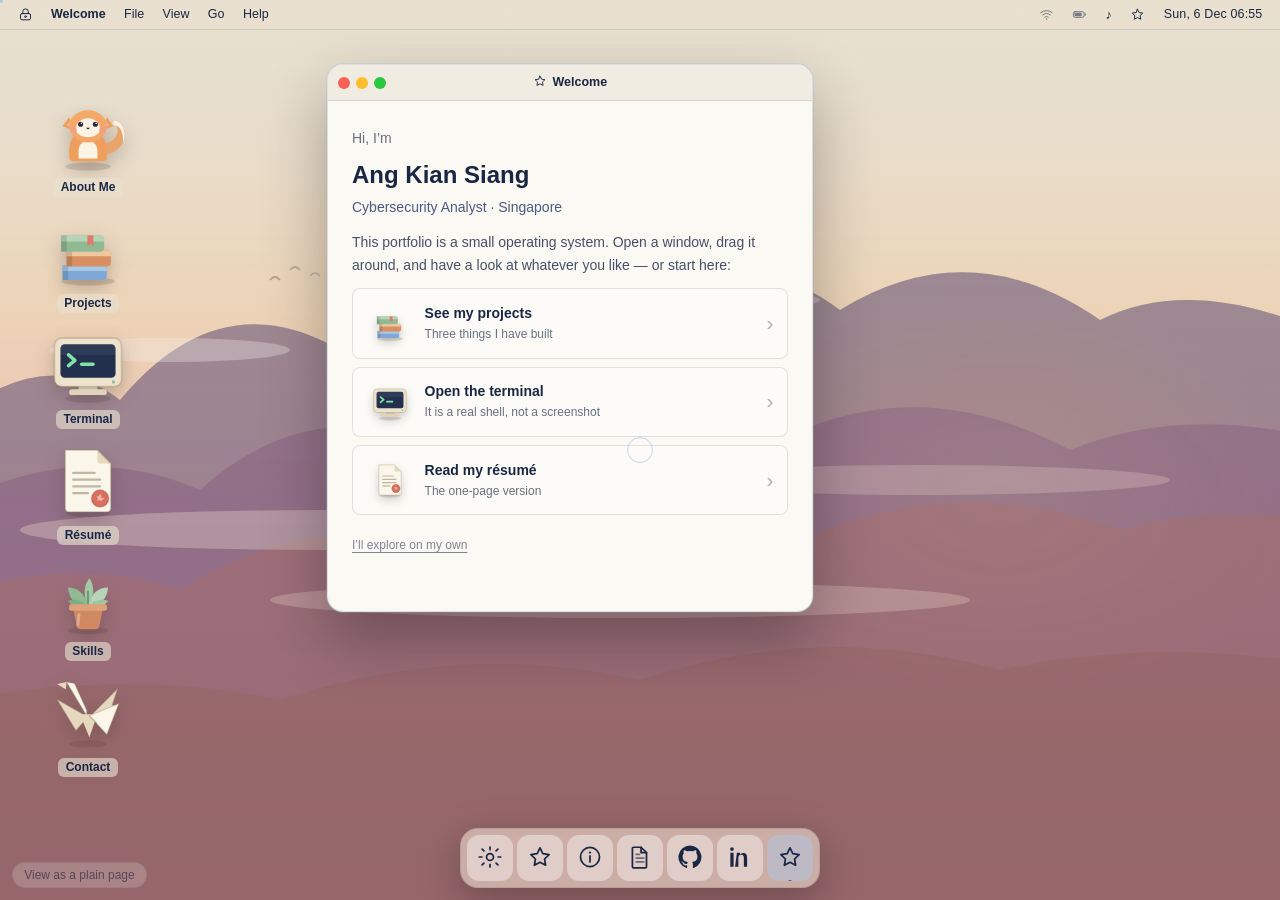
==== commit fe3fbdc3: "Put the desktop on a monitor in a 3D room The site now opens on a cozy desk: lamp, mug, books, plant" ====
--- a/index.html
+++ b/index.html
@@ -114,6 +114,13 @@
          completely unaffected by its presence.
     ============================================================ -->
     <link rel="stylesheet" href="css/os.css" />
+
+    <!-- ============================================================
+         The 3D room. Only ever used by the desktop presentation, and
+         Three.js itself is loaded with a dynamic import so phones and
+         the plain page never download a byte of it.
+    ============================================================ -->
+    <link rel="stylesheet" href="css/room.css" />
 
     <!-- ============================================================
          PWA — installable, and fully readable offline once the
--- a/css/os.css
+++ b/css/os.css
@@ -230,12 +230,12 @@
 
 .desktop-icon {
   position: absolute;
-  width: 104px;
+  width: 116px;
   display: flex;
   flex-direction: column;
   align-items: center;
-  gap: 0.4rem;
-  padding: 0.5rem 0.3rem 0.4rem;
+  gap: 0.1rem;
+  padding: 0.4rem 0.25rem 0.35rem;
   border-radius: 12px;
   cursor: pointer;
   text-align: center;
@@ -244,59 +244,36 @@
 
 .desktop-icon.is-dragging { opacity: 0.7; }
 
-/* ---- the tile ----
-   A hairline outline on a photographic wallpaper reads as faint UI
-   chrome. A solid gradient tile with a real shadow reads as an
-   object, and objects invite clicking. --icon-from / --icon-to are
-   set per app by desktop.js. */
-.desktop-icon__glyph {
-  position: relative;
-  display: grid;
-  place-items: center;
-  width: 66px;
-  height: 66px;
-  border-radius: 20px;
-  background: linear-gradient(155deg, var(--icon-from, #cfd8e6), var(--icon-to, #a8b8cc));
-  box-shadow:
-    0 8px 18px -6px rgba(26, 39, 68, 0.45),
-    0 2px 5px rgba(26, 39, 68, 0.18),
-    inset 0 1px 0 rgba(255, 255, 255, 0.55),
-    inset 0 -1px 0 rgba(0, 0, 0, 0.08);
-  transition: transform 220ms cubic-bezier(0.2, 0.9, 0.3, 1),
-              box-shadow 220ms ease;
-}
-
-/* A soft top-left sheen, so the tile reads as a curved surface
-   rather than a flat rectangle of colour. */
-.desktop-icon__glyph::after {
-  content: '';
-  position: absolute;
-  inset: 1px 1px 45% 1px;
-  border-radius: 19px 19px 40% 40%;
-  background: linear-gradient(180deg, rgba(255, 255, 255, 0.3), rgba(255, 255, 255, 0));
-  pointer-events: none;
-}
-
-/* The résumé tile is pale, so its glyph is drawn dark instead. */
-.desktop-icon__glyph[data-app="resume"] svg [fill^="rgba(255"] { fill: rgba(70, 60, 45, 0.9); }
-.desktop-icon__glyph[data-app="resume"] svg path[stroke] { stroke: rgba(120, 105, 80, 0.75); }
-
-.desktop-icon:hover .desktop-icon__glyph,
-.desktop-icon:focus-visible .desktop-icon__glyph {
-  transform: translateY(-6px) scale(1.06);
-  box-shadow:
-    0 18px 28px -8px rgba(26, 39, 68, 0.5),
-    0 4px 10px rgba(26, 39, 68, 0.2),
-    inset 0 1px 0 rgba(255, 255, 255, 0.65);
-}
-
-.desktop-icon:active .desktop-icon__glyph {
-  transform: translateY(-2px) scale(0.98);
+/* ---- the object ----
+   No tile. Each launcher is an illustrated object resting on the
+   wallpaper, lit from above by a drop-shadow rather than contained
+   by a rounded rectangle. A tile is what makes an icon look like
+   part of a grid; without one it looks like a thing you could pick
+   up, which is the whole point. */
+.desktop-icon__art {
+  display: block;
+  line-height: 0;
+  filter: drop-shadow(0 7px 9px rgba(60, 45, 40, 0.26));
+  transition: transform 240ms cubic-bezier(0.2, 0.9, 0.3, 1),
+              filter 240ms ease;
+}
+
+.desktop-icon:hover .desktop-icon__art,
+.desktop-icon:focus-visible .desktop-icon__art {
+  /* Lifts off the desk: rises, grows very slightly, and its shadow
+     falls further and softer, as a real object's would. */
+  transform: translateY(-7px) scale(1.045);
+  filter: drop-shadow(0 15px 14px rgba(60, 45, 40, 0.3));
+}
+
+.desktop-icon:active .desktop-icon__art {
+  transform: translateY(-2px) scale(0.99);
+  filter: drop-shadow(0 5px 7px rgba(60, 45, 40, 0.3));
   transition-duration: 90ms;
 }
 
 .desktop-icon__label {
-  max-width: 100px;
+  max-width: 112px;
   padding: 0.1rem 0.45rem;
   border-radius: 6px;
   color: var(--clr-navy);
@@ -307,7 +284,6 @@
   backdrop-filter: blur(3px);
   -webkit-backdrop-filter: blur(3px);
 
-  /* Two lines maximum, then ellipsis. */
   display: -webkit-box;
   -webkit-line-clamp: 2;
   -webkit-box-orient: vertical;
@@ -315,21 +291,16 @@
   overflow-wrap: break-word;
 }
 
-/* A one-line description, revealed on hover. It answers "what is
-   this?" without adding permanent clutter.
-
-   Absolutely positioned on purpose: in the flex flow it added
-   height to the hovered icon and shoved its caption straight
-   through the label of the icon below. As a floating tooltip it
-   costs the layout nothing and can afford to be wider than the
-   icon cell. */
+/* A one-line description on hover. Absolutely positioned: in the
+   flex flow it added height to the hovered icon and drove its
+   caption through the label of the icon below. */
 .desktop-icon__caption {
   position: absolute;
   top: calc(100% - 2px);
   left: 50%;
   z-index: 3;
-  width: 132px;
-  margin-left: -66px;
+  width: 136px;
+  margin-left: -68px;
   padding: 0.25rem 0.45rem;
   border-radius: 7px;
   background: var(--palette-bg);
@@ -354,12 +325,13 @@
   transform: none;
 }
 
-/* An empty description would otherwise render as a stray pill. */
 .desktop-icon__caption:empty { display: none; }
 
-.desktop-icon.is-selected .desktop-icon__glyph {
-  outline: 2.5px solid var(--accent);
-  outline-offset: 3px;
+/* Selection has no tile to outline any more, so it highlights the
+   whole cell instead. */
+.desktop-icon.is-selected {
+  background: color-mix(in srgb, var(--accent) 26%, transparent);
+  box-shadow: inset 0 0 0 1px color-mix(in srgb, var(--accent) 55%, transparent);
 }
 
 .desktop-icon.is-selected .desktop-icon__label {
@@ -367,34 +339,25 @@
   color: var(--clr-bg);
 }
 
-.desktop-icon:focus-visible { outline: none; }
-
-/* ---- first-visit attention ring ----
-   Exactly one launcher pulses, and only until the visitor opens
+.desktop-icon:focus-visible {
+  outline: 2px solid var(--accent);
+  outline-offset: 1px;
+}
+
+/* ---- first-visit attention ----
+   Exactly one launcher breathes, and only until the visitor opens
    anything at all. One clear starting point beats six equal ones;
-   six pulsing icons would be a fairground. */
-.desktop-icon[data-featured="true"]::before {
-  content: '';
-  position: absolute;
-  top: 0.5rem;
-  left: 50%;
-  width: 66px;
-  height: 66px;
-  margin-left: -33px;
-  border-radius: 20px;
-  border: 2px solid var(--clr-peach);
-  opacity: 0;
-  animation: icon-attention 2.6s ease-out infinite;
-  pointer-events: none;
-}
-
-.desktop.has-been-used .desktop-icon::before,
-.desktop-icon:hover::before { animation: none; opacity: 0; }
-
-@keyframes icon-attention {
-  0%   { opacity: 0.85; transform: scale(1); }
-  70%  { opacity: 0; transform: scale(1.35); }
-  100% { opacity: 0; transform: scale(1.35); }
+   six animated icons would be a fairground. */
+.desktop-icon[data-featured="true"] .desktop-icon__art {
+  animation: icon-breathe 3.4s ease-in-out infinite;
+}
+
+.desktop.has-been-used .desktop-icon__art,
+.desktop-icon:hover .desktop-icon__art { animation: none; }
+
+@keyframes icon-breathe {
+  0%, 100% { transform: translateY(0) scale(1); }
+  50%      { transform: translateY(-4px) scale(1.02); }
 }
 
 
@@ -1038,18 +1001,11 @@
 .welcome__action-icon {
   display: grid;
   place-items: center;
-  width: 38px;
-  height: 38px;
+  width: 46px;
+  height: 46px;
   flex: 0 0 auto;
-  border-radius: 11px;
-  color: #fff;
-  background: linear-gradient(155deg, #A8C8E8, #6E9FD0);
-  box-shadow: inset 0 1px 0 rgba(255, 255, 255, 0.5);
-}
-
-.welcome__action-icon[data-app="projects"] { background: linear-gradient(155deg, #F5CFA4, #E09A5F); }
-.welcome__action-icon[data-app="terminal"] { background: linear-gradient(155deg, #42568C, #1A2744); }
-.welcome__action-icon[data-app="resume"]   { background: linear-gradient(155deg, #FBF4E4, #E2D2B0); color: #6b5c42; }
+  filter: drop-shadow(0 4px 5px rgba(60, 45, 40, 0.22));
+}
 
 .welcome__action-text { display: flex; flex-direction: column; flex: 1 1 auto; min-width: 0; }
 .welcome__action-text strong { font-size: var(--fs-sm); }
@@ -1086,12 +1042,12 @@
   .win,
   .dock__tile,
   .wm-snap,
-  .desktop-icon__glyph,
+  .desktop-icon__art,
   .desktop-icon__caption,
   .welcome__action,
   .achv-bar__fill { transition: none !important; }
   .win.is-closing { animation: none; }
-  .desktop-icon[data-featured="true"]::before { animation: none; opacity: 0; }
+  .desktop-icon[data-featured="true"] .desktop-icon__art { animation: none; }
 }
 
 @media print {
--- a/css/room.css
+++ b/css/room.css
@@ -0,0 +1,188 @@
+/* ================================================================
+   ROOM.CSS — Layering for the 3D room
+
+   Three layers, bottom to top:
+
+     .room-canvas    the WebGL room
+     .room-stage     the CSS 3D stage holding the desktop
+     .room-stage .os the desktop itself, transformed onto the screen
+
+   The desktop inside the stage is a TRANSFORMED element, which makes
+   it the containing block for its own `position: fixed` children.
+   That is what keeps the menu bar, the dock and every window laid out
+   correctly inside the monitor instead of against the viewport — the
+   window manager's maths needs no knowledge of the room at all.
+================================================================ */
+
+.room-canvas {
+  position: fixed;
+  inset: 0;
+  z-index: 0;
+  display: block;
+  width: 100%;
+  height: 100%;
+}
+
+.room-canvas.is-over-screen { cursor: pointer; }
+
+/* Once docked, the canvas has no job left: the only thing a click
+   can land on is the desktop in front of it. Leaving it hit-testable
+   let it intercept events in the strip along the top of the screen,
+   which made the menu bar unclickable — the desktop was there and
+   laid out correctly, the canvas was simply winning the hit test. */
+html[data-room="docked"] .room-canvas { pointer-events: none; }
+
+.room-stage {
+  position: fixed;
+  inset: 0;
+  z-index: 1;
+  overflow: hidden;
+  /* Never intercept while the camera is out in the room: clicks there
+     belong to the canvas, which raycasts them to the monitor. */
+  pointer-events: none;
+}
+
+/* This element MUST be the size of the viewport and MUST keep the
+   default 50% 50% transform-origin.
+
+   Its transform ends in `translate(halfW, halfH)`, and CSS applies a
+   transform about its origin. With origin 0 0 that final translate
+   lands on the wrong side of the camera matrix and is applied in
+   WORLD units instead of pixels — i.e. the scene is shifted by 720
+   *metres*, which put the desktop at -70496px and squashed it to
+   3x3. With the origin at the centre the translate resolves to
+   "move the world origin to the middle of the viewport", which is
+   what it is for. */
+.room-stage__camera {
+  position: absolute;
+  top: 0;
+  left: 0;
+  width: 100%;
+  height: 100%;
+  transform-style: preserve-3d;
+}
+
+/* The desktop, once adopted onto the screen plane. Its width, height
+   and transform are written every frame by js/room/screen.js. */
+.room-stage > .room-stage__camera > .os {
+  position: absolute;
+  top: 0;
+  left: 0;
+  inset: auto;
+  transform-style: preserve-3d;
+  transform-origin: 50% 50%;
+  border-radius: 2px;
+
+  /* Clipped so a window dragged past the edge does not hang out of
+     the monitor and float in the room. See the docked override
+     below — this clip is deliberately dropped once docked. */
+  overflow: hidden;
+  /* The screen's own light, so the UI reads as emissive rather than
+     as a sticker on a dark rectangle. */
+  box-shadow: 0 0 22px rgba(150, 190, 255, 0.14);
+}
+
+.room-stage.is-interactive > .room-stage__camera > .os { pointer-events: auto; }
+
+/* `position: fixed` inside a 3D-transformed subtree lays out
+   correctly — the transformed ancestor becomes the containing block,
+   so the menu bar sat exactly where it should — but it does not
+   reliably hit-test there. The bar was visible, correctly placed and
+   completely unclickable.
+
+   `.os` is already the containing block, so `absolute` produces
+   identical geometry with none of the 3D hit-testing ambiguity. */
+/* ---- flattened, once docked ----
+   Chrome loses hit-testing across a band at the top of every
+   `overflow: hidden` container inside a 3D-transformed subtree. The
+   menu bar and the topmost desktop icon rendered in exactly the right
+   place, reported correct bounding boxes, and were unclickable.
+
+   Rather than hunt down every clipping container, the desktop stops
+   being 3D the moment it stops needing to be: on arrival the screen
+   fills the viewport, so a plain pinned overlay is pixel-identical
+   and behaves like the ordinary DOM it is. js/room/screen.js toggles
+   this and stops writing transforms while it is on. */
+.room-stage.is-flat > .room-stage__camera {
+  transform: none !important;
+  transform-style: flat;
+}
+
+.room-stage.is-flat > .room-stage__camera > .os {
+  transform: none !important;
+  transform-style: flat;
+  position: fixed;
+  inset: 0;
+  width: 100% !important;
+  height: 100% !important;
+  box-shadow: none;
+}
+
+/* The flat wallpaper is redundant once the room exists. */
+html[data-room] .gfx-layer,
+html[data-room] .landscape { display: none !important; }
+
+html[data-room] body { background: #14161d; }
+
+/* Out in the room the desktop is scenery: dim it slightly and keep
+   its focus rings from flashing at a UI nobody can touch yet. */
+html[data-room="away"] .os { filter: saturate(0.94); }
+html[data-room="away"] .os :focus-visible { outline: none; }
+
+/* A hint, shown only while the camera is out in the room. */
+.room-hint {
+  position: fixed;
+  left: 50%;
+  bottom: 34px;
+  z-index: 3;
+  transform: translateX(-50%);
+  display: flex;
+  align-items: center;
+  gap: 0.45rem;
+  padding: 0.5rem 1rem;
+  border-radius: var(--radius-pill);
+  background: rgba(20, 22, 30, 0.6);
+  border: 1px solid rgba(255, 255, 255, 0.16);
+  backdrop-filter: blur(10px);
+  -webkit-backdrop-filter: blur(10px);
+  color: #f2ece0;
+  font-family: var(--font-body);
+  font-size: var(--fs-sm);
+  pointer-events: none;
+  opacity: 0;
+  transition: opacity 400ms ease;
+}
+
+html[data-room="away"] .room-hint { opacity: 1; }
+
+/* Return control, shown only once docked. */
+.room-back {
+  position: fixed;
+  right: 14px;
+  bottom: 14px;
+  z-index: 3;
+  display: none;
+  align-items: center;
+  gap: 0.4rem;
+  padding: 0.4rem 0.85rem;
+  border-radius: var(--radius-pill);
+  background: var(--clr-card-bg);
+  border: 1px solid var(--palette-border);
+  backdrop-filter: blur(10px);
+  -webkit-backdrop-filter: blur(10px);
+  color: var(--clr-navy);
+  font-family: var(--font-body);
+  font-size: var(--fs-xs);
+  box-shadow: var(--shadow-sm);
+  opacity: 0.75;
+  transition: opacity var(--transition-fast), transform var(--transition-fast);
+}
+
+html[data-room="docked"] .room-back { display: inline-flex; }
+
+.room-back:hover,
+.room-back:focus-visible { opacity: 1; transform: translateY(-1px); }
+
+@media (prefers-reduced-motion: reduce) {
+  .room-hint { display: none; }
+}
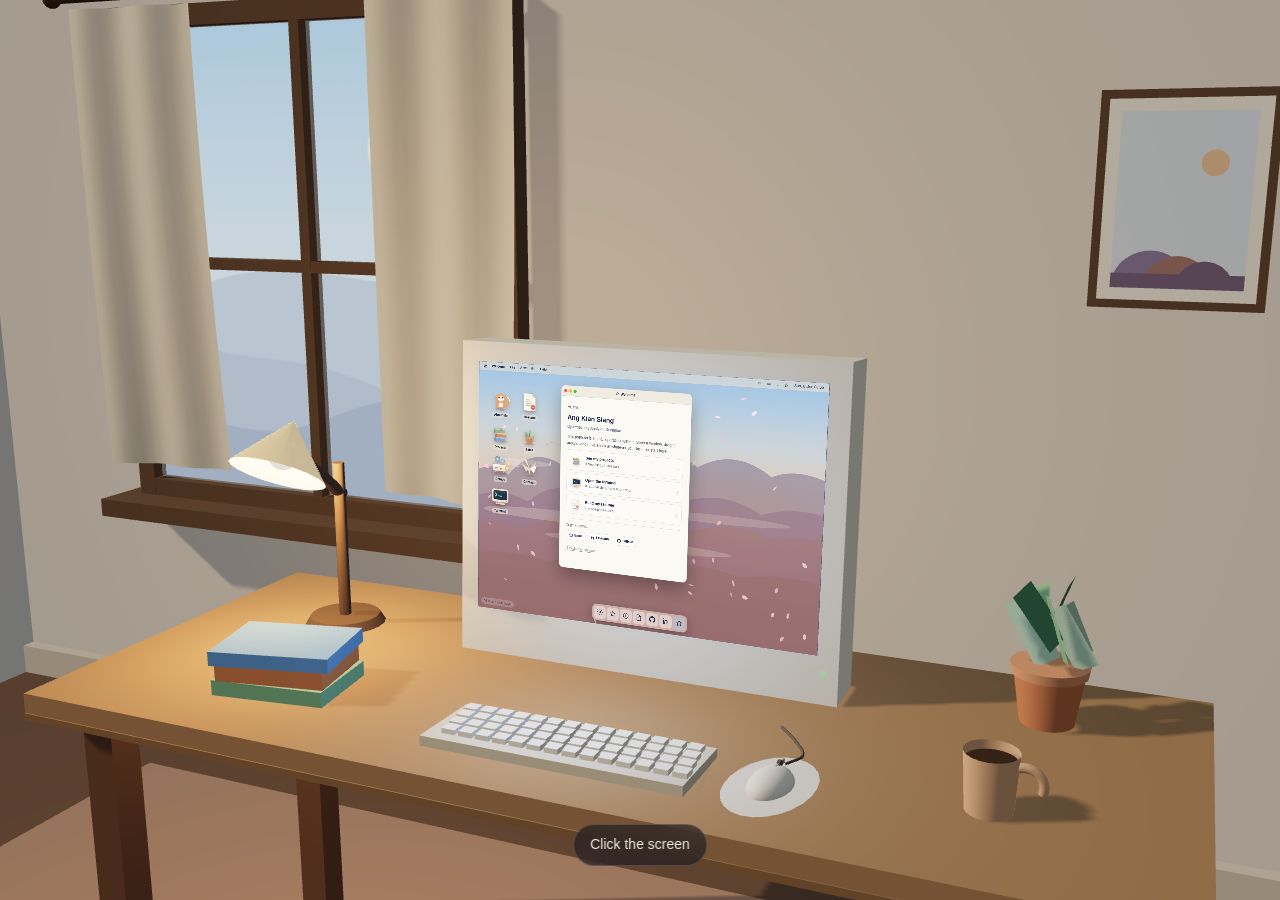
==== commit 726878f3: "Add a demos surface that runs the projects rather than describing them A portfolio saying "I built a" ====
--- a/index.html
+++ b/index.html
@@ -47,7 +47,9 @@
               actual .woff2 font files are served from.
             - img-src 'self' data: → allows our images + inline SVG
               data URIs (like the padlock icons).
-            - frame-src 'none' → prevents clickjacking via iframes.
+            - frame-src 'self' → only our own origin can be framed,
+              which the Calendar Exporter demo needs and an attacker
+              cannot use to frame anything of theirs.
             - object-src 'none' → blocks Flash/Java plugin embeds.
 
          2. X-Content-Type-Options: nosniff
@@ -70,7 +72,7 @@
     ============================================================ -->
     <meta
       http-equiv="Content-Security-Policy"
-      content="default-src 'self'; script-src 'self'; style-src 'self' https://fonts.googleapis.com; font-src https://fonts.gstatic.com; img-src 'self' data:; connect-src 'self'; worker-src 'self'; manifest-src 'self'; media-src 'self'; frame-src 'none'; object-src 'none'; base-uri 'self'; form-action 'self'"
+      content="default-src 'self'; script-src 'self'; style-src 'self' https://fonts.googleapis.com; font-src https://fonts.gstatic.com; img-src 'self' data:; connect-src 'self'; worker-src 'self'; manifest-src 'self'; media-src 'self'; frame-src 'self'; object-src 'none'; base-uri 'self'; form-action 'self'"
     />
     <meta http-equiv="X-Content-Type-Options" content="nosniff" />
     <meta name="referrer" content="strict-origin-when-cross-origin" />
@@ -121,6 +123,13 @@
          the plain page never download a byte of it.
     ============================================================ -->
     <link rel="stylesheet" href="css/room.css" />
+
+    <!-- ============================================================
+         Demo players. One stylesheet for both presentations: the
+         desktop opens the panel in a window, the plain page mounts
+         the same panel in a section.
+    ============================================================ -->
+    <link rel="stylesheet" href="css/demos.css" />
 
     <!-- ============================================================
          PWA — installable, and fully readable offline once the
@@ -198,6 +207,7 @@
         <ul class="navbar__links">
           <li><a href="#about"    class="navbar__link">About</a></li>
           <li><a href="#projects" class="navbar__link">Projects</a></li>
+          <li><a href="#demos"    class="navbar__link">Demos</a></li>
           <li><a href="#skills"   class="navbar__link">Skills</a></li>
           <li><a href="#contact"  class="navbar__link">Contact</a></li>
         </ul>
@@ -390,6 +400,16 @@
               <span class="tag">k-Anonymity</span>
               <span class="tag">Entropy Analysis</span>
             </div>
+
+            <!-- The demo is the evidence for the paragraph above, so it
+                 is offered before the source link. -->
+            <a href="#demos" class="project-card__btn project-card__demo-link">
+              <svg width="18" height="18" viewBox="0 0 24 24" fill="none" stroke="currentColor" stroke-width="2" stroke-linecap="round" stroke-linejoin="round" aria-hidden="true">
+                <circle cx="12" cy="12" r="9"/>
+                <path d="M10 8.5l5.5 3.5L10 15.5z"/>
+              </svg>
+              Watch it run
+            </a>
 
             <!-- GitHub link -->
             <a
@@ -430,6 +450,16 @@
               <span class="tag">Web Tool</span>
             </div>
 
+            <!-- The demo is the evidence for the paragraph above, so it
+                 is offered before the source link. -->
+            <a href="#demos" class="project-card__btn project-card__demo-link">
+              <svg width="18" height="18" viewBox="0 0 24 24" fill="none" stroke="currentColor" stroke-width="2" stroke-linecap="round" stroke-linejoin="round" aria-hidden="true">
+                <circle cx="12" cy="12" r="9"/>
+                <path d="M10 8.5l5.5 3.5L10 15.5z"/>
+              </svg>
+              Try it running
+            </a>
+
             <!-- GitHub link -->
             <a
               href="https://github.com/KianSiangAng/suss-calendar-exporter"
@@ -449,10 +479,127 @@
     </section>
 
     <!-- ============================================================
-         5. SKILLS
+         5. DEMOS
+         The projects, actually running.
+
+         Everything inside #demos-mount is the no-JavaScript
+         version: a real transcript of the recorded session and a
+         direct link to the live tool, both of which work on their
+         own. When the demo module boots it replaces this with the
+         players. It is replaced rather than hidden so a screen
+         reader is not read the same content twice.
+    ============================================================ -->
+    <section id="demos" class="section demos page-flip" data-section-index="3">
+      <div class="container">
+
+        <h2 class="section-title">Demos</h2>
+        <p class="demos__lede fade-in">
+          Claims about software are cheap. These run.
+        </p>
+
+        <div id="demos-mount" class="demos__mount fade-in">
+
+          <article class="demo-static">
+            <h3 class="demo-static__title">Password Analyzer</h3>
+            <p class="demo-static__blurb">
+              A real session, recorded by running the tool against the live
+              Have I Been Pwned API. The breach counts below are what that API
+              returned &mdash; they are not illustrations.
+            </p>
+            <p class="demo-static__takeaway">
+              Watch the middle case. <code>Summer2024!</code> passes every
+              complexity rule a corporate password policy checks &mdash; upper,
+              lower, digit, symbol, 72 bits of entropy &mdash; and HIBP still
+              finds it in 3,614 breaches. Complexity rules measure the shape of
+              a password. Only a breach corpus measures whether anyone has
+              already guessed it.
+            </p>
+            <pre class="demo-static__transcript"><code>kian@portfolio:~/password-analyzer$ python analyzer.py
+Enter password to analyze (input hidden): •••••••••••
+
+
+--- Password Summary ---
+╒════════════╤══════════════╤════════════╤════════════╤══════════════╕
+│ Length     │ Complexity   │ Entropy    │   Breaches │ Risk Score   │
+╞════════════╪══════════════╪════════════╪════════════╪══════════════╡
+│ Acceptable │ 2/4          │ 56.87 bits │    2266543 │ 100/100      │
+╘════════════╧══════════════╧════════════╧════════════╧══════════════╛
+
+--- Detailed Analysis ---
+Rating: Weak
+Extremely common breached password
+
+Suggestions:
+• Add uppercase letters
+• Add special characters
+
+
+kian@portfolio:~/password-analyzer$ python analyzer.py
+Enter password to analyze (input hidden): •••••••••••
+
+
+--- Password Summary ---
+╒════════════╤══════════════╤═══════════╤════════════╤══════════════╕
+│ Length     │ Complexity   │ Entropy   │   Breaches │ Risk Score   │
+╞════════════╪══════════════╪═══════════╪════════════╪══════════════╡
+│ Acceptable │ 4/4          │ 72.1 bits │       3614 │ 100/100      │
+╘════════════╧══════════════╧═══════════╧════════════╧══════════════╛
+
+--- Detailed Analysis ---
+Rating: Weak
+Password found in breaches
+
+
+kian@portfolio:~/password-analyzer$ python analyzer.py
+Enter password to analyze (input hidden): •••••••••••••••••••••••••••••••
+
+
+--- Password Summary ---
+╒══════════╤══════════════╤═════════════╤════════════╤══════════════╕
+│ Length   │ Complexity   │ Entropy     │   Breaches │ Risk Score   │
+╞══════════╪══════════════╪═════════════╪════════════╪══════════════╡
+│ Strong   │ 3/4          │ 188.71 bits │          0 │ 0/100        │
+╘══════════╧══════════════╧═════════════╧════════════╧══════════════╛
+
+--- Detailed Analysis ---
+Rating: Strong
+Password not found in known breaches
+
+Suggestions:
+• Add uppercase letters</code></pre>
+            <a class="demo-static__link" href="https://github.com/KianSiangAng/password-analyzer"
+               target="_blank" rel="noopener noreferrer">Source on GitHub</a>
+          </article>
+
+          <article class="demo-static">
+            <h3 class="demo-static__title">SUSS Calendar Exporter</h3>
+            <p class="demo-static__blurb">
+              Not a recording &mdash; the tool itself, vendored into this site so
+              it keeps working offline. Paste a timetable copied from SUSS
+              e-services and it produces a real <code>.ics</code> file. Nothing is
+              uploaded anywhere; there is no server in this project at all.
+            </p>
+            <p class="demo-static__takeaway">
+              SUSS e-services can show you a timetable and cannot export one.
+              This is about a hundred lines of parsing standing between that and
+              a calendar that updates itself.
+            </p>
+            <a class="demo-static__link" href="assets/demos/suss-calendar-exporter/index.html">
+              Open the tool
+            </a>
+            <a class="demo-static__link" href="https://github.com/KianSiangAng/suss-calendar-exporter"
+               target="_blank" rel="noopener noreferrer">Source on GitHub</a>
+          </article>
+
+        </div>
+      </div>
+    </section>
+
+    <!-- ============================================================
+         6. SKILLS
          Terminal-styled block grouped by category.
     ============================================================ -->
-    <section id="skills" class="section skills page-flip" data-section-index="3">
+    <section id="skills" class="section skills page-flip" data-section-index="4">
       <div class="container">
 
         <h2 class="section-title">Skills</h2>
@@ -533,7 +680,7 @@
          6. CONTACT
          Centered minimal layout with email / GitHub / LinkedIn.
     ============================================================ -->
-    <section id="contact" class="section contact page-flip" data-section-index="4">
+    <section id="contact" class="section contact page-flip" data-section-index="5">
       <div class="container">
 
         <h2 class="section-title">Get In Touch</h2>
--- a/css/style.css
+++ b/css/style.css
@@ -62,6 +62,12 @@
   --transition-fast:   150ms ease;
   --transition-normal: 300ms ease;
   --transition-slow:   500ms ease;
+
+  /* --- The landscape artwork ---
+     Held in a custom property rather than written straight onto
+     <body>, so the desktop wallpaper inside the 3D room can use the
+     very same image without the data URI being duplicated. */
+  --landscape-art: url("data:image/svg+xml,%3Csvg xmlns='http://www.w3.org/2000/svg' viewBox='0 0 1440 900' preserveAspectRatio='xMidYMax slice'%3E%3Cdefs%3E%3ClinearGradient id='sky' x1='0' y1='0' x2='0' y2='1'%3E%3Cstop offset='0%25' stop-color='%23E8E0D0' stop-opacity='0'/%3E%3Cstop offset='35%25' stop-color='%23f0c8a0' stop-opacity='0.32'/%3E%3Cstop offset='65%25' stop-color='%23e8a0a0' stop-opacity='0.40'/%3E%3Cstop offset='100%25' stop-color='%23d08070' stop-opacity='0.32'/%3E%3C/linearGradient%3E%3CradialGradient id='sun' cx='75%25' cy='55%25' r='22%25'%3E%3Cstop offset='0%25' stop-color='%23f0d0a0' stop-opacity='0.45'/%3E%3Cstop offset='50%25' stop-color='%23f0c090' stop-opacity='0.25'/%3E%3Cstop offset='100%25' stop-color='%23f0c090' stop-opacity='0'/%3E%3C/radialGradient%3E%3C/defs%3E%3Crect width='1440' height='900' fill='url(%23sky)'/%3E%3Crect width='1440' height='900' fill='url(%23sun)'/%3E%3Cpath d='M-50 500 Q100 320 200 400 Q300 280 420 350 Q520 240 680 340 Q800 220 920 310 Q1050 230 1180 320 Q1300 260 1490 380 L1490 900 L-50 900Z' fill='%23605078' opacity='0.40'/%3E%3Cpath d='M-50 560 Q120 420 280 490 Q400 380 560 460 Q700 360 860 440 Q1000 370 1150 450 Q1300 390 1490 470 L1490 900 L-50 900Z' fill='%23886080' opacity='0.35'/%3E%3Cpath d='M-50 640 Q100 540 260 590 Q400 500 560 560 Q720 480 880 540 Q1040 470 1200 530 Q1350 490 1490 550 L1490 900 L-50 900Z' fill='%23b07060' opacity='0.30'/%3E%3Cpath d='M-50 720 Q180 660 360 700 Q540 640 720 680 Q900 620 1080 670 Q1260 630 1490 680 L1490 900 L-50 900Z' fill='%23906050' opacity='0.25'/%3E%3Cellipse cx='400' cy='530' rx='300' ry='20' fill='%23f0e0d0' opacity='0.28'/%3E%3Cellipse cx='1000' cy='480' rx='250' ry='15' fill='%23f0e0d0' opacity='0.22'/%3E%3Cellipse cx='700' cy='600' rx='350' ry='18' fill='%23f0e0d0' opacity='0.25'/%3E%3Cellipse cx='250' cy='350' rx='120' ry='12' fill='%23f0e8e0' opacity='0.28'/%3E%3Cellipse cx='800' cy='300' rx='100' ry='10' fill='%23f0e8e0' opacity='0.25'/%3E%3Cpath d='M350 280 Q355 274 360 280' fill='none' stroke='%23604050' stroke-width='1.8' opacity='0.22'/%3E%3Cpath d='M370 270 Q375 264 380 270' fill='none' stroke='%23604050' stroke-width='1.8' opacity='0.18'/%3E%3Cpath d='M390 276 Q395 270 400 276' fill='none' stroke='%23604050' stroke-width='1.5' opacity='0.15'/%3E%3C/svg%3E")
 }
 
 
@@ -81,17 +87,27 @@
   /* Smooth scrolling when clicking nav links */
   scroll-behavior: smooth;
 
-  /* ---- SCROLL SNAP: page-by-page navigation ----
-     mandatory = browser always snaps to the nearest snap point.
-     Combined with scroll-snap-align: start on each section, this
-     makes each section feel like turning a page in a book.
-
-     NOTE: overflow-x: hidden is on <body> only (not here).
-     Having it on both html AND body confuses the browser about
-     which element is the viewport scroll container, breaking
-     scroll-snap. Keeping html clean lets it act as the snap
-     scroll container. */
-  scroll-snap-type: y mandatory;
+  /* ---- WHY THERE IS NO SCROLL SNAP HERE ----
+     This used to be `scroll-snap-type: y mandatory`, to make each
+     section feel like turning a page. It silently broke scrolling
+     altogether.
+
+     The cause is a mismatch about which box is actually scrolling.
+     `overflow-x: hidden` on <body> computes the other axis to `auto`,
+     which makes BODY the element whose overflow propagates to the
+     viewport — so body is the scroll container. The snap points were
+     declared here on <html>, which is then not the snap container at
+     all. The result was a scroller you could not escape: every wheel
+     delta was pulled straight back to the current snap point, the
+     page never moved past the hero, and every section below it stayed
+     unrevealed and blank.
+
+     The horizontal clamp now lives here as `overflow-x: clip`, which
+     clips without creating a scroll container, so <html> stays the
+     scroller. Snap is gone for good: mandatory full-page snap fights
+     the reader, breaks find-in-page, and bought nothing the reveal
+     animation was not already doing on scroll position alone. */
+  overflow-x: clip;
 }
 
 body {
@@ -100,14 +116,13 @@
   font-family: var(--font-body);
   font-size: var(--fs-base);
   line-height: 1.7;
-  overflow-x: hidden;
 
   /* ---- BACKGROUND: Ghibli sunset mountain landscape ----
      Warm, layered mountain silhouettes in purple / mauve /
      terracotta gradients with a soft sun glow — evoking a
      Studio Ghibli twilight scene. Inline SVG data URI for
      zero network cost. Fixed attachment creates parallax. */
-  background-image: url("data:image/svg+xml,%3Csvg xmlns='http://www.w3.org/2000/svg' viewBox='0 0 1440 900' preserveAspectRatio='xMidYMax slice'%3E%3Cdefs%3E%3ClinearGradient id='sky' x1='0' y1='0' x2='0' y2='1'%3E%3Cstop offset='0%25' stop-color='%23E8E0D0' stop-opacity='0'/%3E%3Cstop offset='35%25' stop-color='%23f0c8a0' stop-opacity='0.32'/%3E%3Cstop offset='65%25' stop-color='%23e8a0a0' stop-opacity='0.40'/%3E%3Cstop offset='100%25' stop-color='%23d08070' stop-opacity='0.32'/%3E%3C/linearGradient%3E%3CradialGradient id='sun' cx='75%25' cy='55%25' r='22%25'%3E%3Cstop offset='0%25' stop-color='%23f0d0a0' stop-opacity='0.45'/%3E%3Cstop offset='50%25' stop-color='%23f0c090' stop-opacity='0.25'/%3E%3Cstop offset='100%25' stop-color='%23f0c090' stop-opacity='0'/%3E%3C/radialGradient%3E%3C/defs%3E%3Crect width='1440' height='900' fill='url(%23sky)'/%3E%3Crect width='1440' height='900' fill='url(%23sun)'/%3E%3Cpath d='M-50 500 Q100 320 200 400 Q300 280 420 350 Q520 240 680 340 Q800 220 920 310 Q1050 230 1180 320 Q1300 260 1490 380 L1490 900 L-50 900Z' fill='%23605078' opacity='0.40'/%3E%3Cpath d='M-50 560 Q120 420 280 490 Q400 380 560 460 Q700 360 860 440 Q1000 370 1150 450 Q1300 390 1490 470 L1490 900 L-50 900Z' fill='%23886080' opacity='0.35'/%3E%3Cpath d='M-50 640 Q100 540 260 590 Q400 500 560 560 Q720 480 880 540 Q1040 470 1200 530 Q1350 490 1490 550 L1490 900 L-50 900Z' fill='%23b07060' opacity='0.30'/%3E%3Cpath d='M-50 720 Q180 660 360 700 Q540 640 720 680 Q900 620 1080 670 Q1260 630 1490 680 L1490 900 L-50 900Z' fill='%23906050' opacity='0.25'/%3E%3Cellipse cx='400' cy='530' rx='300' ry='20' fill='%23f0e0d0' opacity='0.28'/%3E%3Cellipse cx='1000' cy='480' rx='250' ry='15' fill='%23f0e0d0' opacity='0.22'/%3E%3Cellipse cx='700' cy='600' rx='350' ry='18' fill='%23f0e0d0' opacity='0.25'/%3E%3Cellipse cx='250' cy='350' rx='120' ry='12' fill='%23f0e8e0' opacity='0.28'/%3E%3Cellipse cx='800' cy='300' rx='100' ry='10' fill='%23f0e8e0' opacity='0.25'/%3E%3Cpath d='M350 280 Q355 274 360 280' fill='none' stroke='%23604050' stroke-width='1.8' opacity='0.22'/%3E%3Cpath d='M370 270 Q375 264 380 270' fill='none' stroke='%23604050' stroke-width='1.8' opacity='0.18'/%3E%3Cpath d='M390 276 Q395 270 400 276' fill='none' stroke='%23604050' stroke-width='1.5' opacity='0.15'/%3E%3C/svg%3E");
+  background-image: var(--landscape-art);
   background-repeat: no-repeat;
   background-position: center bottom;
   background-size: cover;
@@ -156,7 +171,6 @@
 .section {
   padding-block: var(--space-xl);
   min-height: 100vh;
-  scroll-snap-align: start;
 
   /* Vertical content centering */
   display: flex;
@@ -1706,7 +1720,6 @@
   font-size: var(--fs-xs);
   /* Snap to the end so the footer is reachable and
      doesn't get stuck between mandatory snap points */
-  scroll-snap-align: end;
 }
 
 .footer__inner {
--- a/css/runtime.css
+++ b/css/runtime.css
@@ -398,46 +398,19 @@
 
 
 /* ================================================================
-   7. CUSTOM CURSOR
-================================================================ */
-
-.cursor {
-  position: fixed;
-  top: 0;
-  left: 0;
-  z-index: 9500;
-  pointer-events: none;
-  border-radius: 50%;
-  will-change: transform;
-  transition: opacity 200ms ease;
-}
-
-.cursor--dot {
-  width: 6px;
-  height: 6px;
-  margin: -3px 0 0 -3px;
-  background: var(--accent);
-}
-
-.cursor--ring {
-  width: 26px;
-  height: 26px;
-  margin: -13px 0 0 -13px;
-  border: 1.5px solid color-mix(in srgb, var(--accent) 70%, transparent);
-  transition: border-color 200ms ease, opacity 200ms ease;
-}
-
-.cursor--ring.is-pressed { border-width: 3px; }
-
-/* Only hide the system cursor once ours is definitely running. */
-html.has-custom-cursor,
-html.has-custom-cursor a,
-html.has-custom-cursor button,
-html.has-custom-cursor label { cursor: none; }
-
-/* …but never over text fields, where the caret matters. */
-html.has-custom-cursor input,
-html.has-custom-cursor textarea { cursor: text; }
+   7. (the custom cursor used to live here)
+
+   A dot with a trailing ring, magnetised to interactive elements.
+   It looked good and was actively worse to use: the ring sat over
+   whatever you were aiming at, so small targets were hidden behind
+   the very thing meant to point at them.
+
+   Worse, it required `cursor: none` across the page, which silently
+   destroyed every cursor the browser gives you for free — including
+   the ns-/ew-/nwse-resize cursors on the window manager's eight
+   resize handles. A windowing UI needs those far more than it needs
+   a bespoke pointer.
+================================================================ */
 
 
 /* ================================================================
@@ -661,7 +634,6 @@
   .terminal--closed { animation: none; }
   .project-card.is-tilting,
   .stat-card.is-tilting { transform: none; }
-  .cursor { display: none; }
 }
 
 /* Focus visibility, in both colour schemes. */
--- a/css/os.css
+++ b/css/os.css
@@ -1017,6 +1017,48 @@
   line-height: 1;
 }
 
+.welcome__contact {
+  margin-top: 1.05rem;
+  padding-top: 0.9rem;
+  border-top: 1px solid var(--palette-border);
+}
+
+.welcome__contact-label {
+  display: block;
+  margin-bottom: 0.5rem;
+  font-size: var(--fs-xs);
+  opacity: 0.65;
+}
+
+.welcome__contact-row {
+  display: flex;
+  flex-wrap: wrap;
+  gap: 0.4rem;
+}
+
+.welcome__contact-btn {
+  display: inline-flex;
+  align-items: center;
+  gap: 0.35rem;
+  padding: 0.4rem 0.7rem;
+  border: 1px solid var(--palette-border);
+  border-radius: var(--radius-pill);
+  background: color-mix(in srgb, var(--clr-card-bg) 55%, transparent);
+  color: inherit;
+  font-size: var(--fs-xs);
+  font-weight: 700;
+  white-space: nowrap;
+  transition: transform 140ms cubic-bezier(0.2, 0.9, 0.3, 1),
+              border-color 140ms ease, background 140ms ease;
+}
+
+.welcome__contact-btn:hover,
+.welcome__contact-btn:focus-visible {
+  transform: translateY(-1px);
+  border-color: color-mix(in srgb, var(--accent) 60%, transparent);
+  background: color-mix(in srgb, var(--accent) 20%, transparent);
+}
+
 .welcome__dismiss {
   align-self: flex-start;
   margin-top: 1rem;
--- a/css/room.css
+++ b/css/room.css
@@ -84,6 +84,14 @@
 
 .room-stage.is-interactive > .room-stage__camera > .os { pointer-events: auto; }
 
+/* `pointer-events: none` on the stage is inherited, but a descendant
+   is free to set it back to `auto`, and then it quietly eats clicks
+   aimed at the monitor behind it — which made the screen unclickable
+   wherever the welcome window happened to be sitting. Nail every
+   descendant shut while the camera is out in the room. */
+.room-stage:not(.is-interactive),
+.room-stage:not(.is-interactive) * { pointer-events: none !important; }
+
 /* `position: fixed` inside a 3D-transformed subtree lays out
    correctly — the transformed ancestor becomes the containing block,
    so the menu bar sat exactly where it should — but it does not
@@ -118,11 +126,60 @@
   box-shadow: none;
 }
 
-/* The flat wallpaper is redundant once the room exists. */
-html[data-room] .gfx-layer,
-html[data-room] .landscape { display: none !important; }
-
-html[data-room] body { background: #14161d; }
+/* The flat wallpaper layers belong to the page presentation. In the
+   room they would be painted over the whole viewport, behind the
+   monitor rather than on it. */
+html[data-shell="os"][data-room] .gfx-layer,
+html[data-shell="os"][data-room] .landscape { display: none !important; }
+
+/* Whatever is behind the room itself is never seen; the scene clears
+   to its own colour. */
+html[data-shell="os"][data-room] body { background: #14161d; }
+
+/* Petals drifting across the desktop wallpaper. First child of `.os`
+   so everything else paints over it, and never a click target. */
+.os-petals {
+  position: absolute;
+  inset: 0;
+  z-index: 0;
+  display: block;
+  pointer-events: none;
+}
+
+/* ---- the desktop's own wallpaper ----
+   Hiding the flat layers above left `.os` with no background at all,
+   so the desktop rendered as a black rectangle on the monitor — it
+   had been transparent all along, showing the page's wallpaper
+   through it, and in the room there is nothing behind it to show.
+
+   It gets a real wallpaper of its own: the warm sky the page uses,
+   plus the same mountain artwork, referenced through the custom
+   property in style.css so the data URI exists exactly once. */
+.room-stage > .room-stage__camera > .os {
+  background-color: var(--clr-bg);
+  background-image:
+    var(--landscape-art),
+    linear-gradient(180deg,
+      #9dc4e8 0%,
+      #c4d6e6 26%,
+      #dfd2c6 52%,
+      #d3b2ab 76%,
+      #c09a94 100%);
+  background-repeat: no-repeat, no-repeat;
+  background-position: center bottom, center;
+  background-size: cover, cover;
+}
+
+[data-theme="dark"] .room-stage > .room-stage__camera > .os {
+  background-image:
+    var(--landscape-art),
+    linear-gradient(180deg,
+      #141a2e 0%,
+      #1d2540 30%,
+      #2a2a3e 58%,
+      #34293a 80%,
+      #3a2c34 100%);
+}
 
 /* Out in the room the desktop is scenery: dim it slightly and keep
    its focus rings from flashing at a UI nobody can touch yet. */
--- a/css/demos.css
+++ b/css/demos.css
@@ -0,0 +1,600 @@
+/* ================================================================
+   DEMOS.CSS — The project demos, in both presentations
+
+   One stylesheet serves the desktop window and the plain-page
+   section, because it is one component in two frames. Sizing is
+   therefore container-relative throughout: the panel has no idea
+   whether it is 860px inside a window or the full width of a
+   phone, and must not need to.
+
+   Contents:
+     1. Panel shell — tabs, metadata, stage
+     2. Cast player — the recorded terminal
+     3. ANSI palette
+     4. Live embed
+     5. Video and walkthrough
+     6. Plain-page section and the no-JavaScript fallback
+     7. Responsive and reduced motion
+================================================================ */
+
+
+/* ================================================================
+   1. PANEL SHELL
+================================================================ */
+
+.app--demos {
+  display: flex;
+  flex-direction: column;
+  gap: 0.9rem;
+  padding: 1.1rem 1.2rem 1.4rem;
+}
+
+.demos__intro {
+  margin: 0;
+  font-size: var(--fs-sm);
+  opacity: 0.72;
+}
+
+/* --- the demo picker ------------------------------------------- */
+
+.demo__tabs {
+  display: flex;
+  flex-wrap: wrap;
+  gap: 0.5rem;
+}
+
+.demo__tab {
+  display: flex;
+  align-items: center;
+  gap: 0.6rem;
+  padding: 0.5rem 0.85rem 0.5rem 0.55rem;
+  border: 1px solid rgba(26, 39, 68, 0.12);
+  border-radius: var(--radius-md);
+  background: rgba(255, 255, 255, 0.5);
+  color: inherit;
+  font: inherit;
+  text-align: left;
+  cursor: pointer;
+  transition: border-color var(--transition-fast), background var(--transition-fast),
+              transform var(--transition-fast);
+}
+
+.demo__tab:hover { transform: translateY(-1px); border-color: rgba(26, 39, 68, 0.28); }
+.demo__tab:focus-visible { outline: 2px solid var(--accent); outline-offset: 2px; }
+
+.demo__tab[aria-selected="true"] {
+  border-color: var(--clr-navy-light);
+  background: rgba(255, 255, 255, 0.92);
+  box-shadow: var(--shadow-sm);
+}
+
+.demo__tab-icon { display: flex; flex: 0 0 auto; }
+
+.demo__tab-text { display: flex; flex-direction: column; line-height: 1.25; }
+.demo__tab-text strong { font-size: var(--fs-sm); }
+.demo__tab-text span { font-size: var(--fs-xs); opacity: 0.62; }
+
+[data-theme="dark"] .demo__tab {
+  border-color: rgba(255, 255, 255, 0.12);
+  background: rgba(255, 255, 255, 0.05);
+}
+[data-theme="dark"] .demo__tab[aria-selected="true"] {
+  border-color: rgba(255, 255, 255, 0.4);
+  background: rgba(255, 255, 255, 0.11);
+}
+
+/* --- the selected demo's prose --------------------------------- */
+
+.demo__head { display: flex; flex-direction: column; gap: 0.15rem; }
+.demo__title { margin: 0; font-size: var(--fs-lg); line-height: 1.2; }
+.demo__subtitle { margin: 0; font-size: var(--fs-sm); opacity: 0.68; }
+
+.demo__blurb { margin: 0.55rem 0 0; font-size: var(--fs-sm); line-height: 1.55; }
+
+.demo__takeaway {
+  margin: 0.8rem 0 0;
+  padding: 0.75rem 0.9rem;
+  border-left: 3px solid var(--clr-peach);
+  border-radius: 0 var(--radius-sm) var(--radius-sm) 0;
+  background: rgba(240, 200, 160, 0.16);
+}
+.demo__takeaway h3 {
+  margin: 0 0 0.3rem;
+  font-size: var(--fs-xs);
+  text-transform: uppercase;
+  letter-spacing: 0.08em;
+  opacity: 0.7;
+}
+.demo__takeaway p { margin: 0; font-size: var(--fs-sm); line-height: 1.55; }
+
+.demo__notes {
+  margin: 0.8rem 0 0;
+  padding-left: 1.1rem;
+  font-size: var(--fs-xs);
+  line-height: 1.55;
+  opacity: 0.74;
+}
+.demo__notes li + li { margin-top: 0.35rem; }
+
+.demo__provenance {
+  margin: 0.7rem 0 0;
+  font-family: var(--font-mono);
+  font-size: var(--fs-xs);
+  opacity: 0.62;
+}
+.demo__provenance:empty { display: none; }
+.demo__commit { color: inherit; }
+
+.demo__links { display: flex; flex-wrap: wrap; gap: 0.5rem; margin-top: 0.85rem; }
+
+.demo__link {
+  display: inline-flex;
+  align-items: center;
+  gap: 0.4rem;
+  padding: 0.42rem 0.8rem;
+  border: 1px solid rgba(26, 39, 68, 0.16);
+  border-radius: var(--radius-pill);
+  background: transparent;
+  color: inherit;
+  font: inherit;
+  font-size: var(--fs-xs);
+  text-decoration: none;
+  cursor: pointer;
+  transition: background var(--transition-fast), border-color var(--transition-fast);
+}
+.demo__link:hover { background: rgba(168, 200, 232, 0.22); border-color: var(--clr-navy-light); }
+.demo__link:focus-visible { outline: 2px solid var(--accent); outline-offset: 2px; }
+[data-theme="dark"] .demo__link { border-color: rgba(255, 255, 255, 0.18); }
+
+/* --- stage states ---------------------------------------------- */
+
+.demo__stage { margin-top: 0.4rem; }
+
+.demo__pending,
+.demo__failed {
+  display: flex;
+  flex-direction: column;
+  align-items: center;
+  justify-content: center;
+  gap: 0.6rem;
+  min-height: 180px;
+  padding: 1.5rem;
+  border: 1px dashed rgba(26, 39, 68, 0.2);
+  border-radius: var(--radius-md);
+  font-size: var(--fs-sm);
+  text-align: center;
+  opacity: 0.8;
+}
+[data-theme="dark"] .demo__pending,
+[data-theme="dark"] .demo__failed { border-color: rgba(255, 255, 255, 0.18); }
+
+.demo__pending p, .demo__failed p { margin: 0; }
+.demo__failed-detail { font-family: var(--font-mono); font-size: var(--fs-xs); opacity: 0.6; }
+
+.demo__spinner {
+  width: 22px;
+  height: 22px;
+  border: 2px solid rgba(26, 39, 68, 0.2);
+  border-top-color: var(--clr-navy-light);
+  border-radius: 50%;
+  animation: demo-spin 700ms linear infinite;
+}
+@keyframes demo-spin { to { transform: rotate(360deg); } }
+
+
+/* ================================================================
+   2. CAST PLAYER
+================================================================ */
+
+.cast { display: flex; flex-direction: column; gap: 0.55rem; }
+
+.cast__frame {
+  border-radius: var(--radius-md);
+  background: #161b2b;
+  box-shadow: var(--shadow-md);
+  overflow: hidden;
+}
+
+.cast__bar {
+  display: flex;
+  align-items: center;
+  gap: 0.6rem;
+  padding: 0.45rem 0.7rem;
+  background: rgba(255, 255, 255, 0.06);
+}
+.cast__dots { display: flex; gap: 0.3rem; }
+.cast__dot {
+  width: 9px; height: 9px;
+  border-radius: 50%;
+  background: rgba(255, 255, 255, 0.22);
+}
+.cast__dot:nth-child(1) { background: #e0796b; }
+.cast__dot:nth-child(2) { background: #e2b567; }
+.cast__dot:nth-child(3) { background: #7fc98b; }
+
+.cast__name {
+  font-family: var(--font-mono);
+  font-size: var(--fs-xs);
+  color: rgba(232, 224, 208, 0.62);
+}
+
+/* The recording draws a table out of box-drawing characters, and
+   those are unusually demanding of a font:
+
+     Space Mono -- the site's display monospace -- has no box-drawing
+     glyphs at all, so every - and | fell back to another family at a
+     different advance width and the table came out as dashes. This
+     needs a stack of fonts that actually ship U+2500..257F, which
+     the platform terminal fonts all do.
+
+     Line height has to be ~1 or the verticals cannot reach the row
+     below and the table is drawn as a column of disconnected bars.
+     1.5 is right for prose and wrong for this.
+
+   The recording is 78 columns wide. Rather than wrap -- box drawing
+   wraps into nonsense -- the type scales with the container and then
+   scrolls sideways past the point where shrinking would stop being
+   readable. */
+.cast__screen {
+  margin: 0;
+  padding: 0.85rem 0.95rem 1rem;
+  max-height: min(58vh, 460px);
+  overflow: auto;
+  color: #d7dcea;
+  font-family: ui-monospace, 'SF Mono', SFMono-Regular, Menlo,
+               'Cascadia Mono', 'Segoe UI Mono', Consolas,
+               'DejaVu Sans Mono', 'Liberation Mono', monospace;
+  font-size: clamp(0.5rem, 1.42cqi, 0.78rem);
+  line-height: 1.15;
+  font-variant-ligatures: none;
+  white-space: pre;
+  tab-size: 8;
+  scrollbar-width: thin;
+  scrollbar-color: rgba(160, 180, 210, 0.35) transparent;
+}
+.cast__screen:focus-visible { outline: 2px solid var(--accent); outline-offset: -2px; }
+
+.cast-shell { color: #7fc98b; }
+.cast-typed { color: #f4f7ff; }
+.cast-masked { color: rgba(215, 220, 234, 0.55); }
+
+/* --- transport ------------------------------------------------- */
+
+.cast__controls { display: flex; align-items: center; gap: 0.6rem; }
+
+.cast__play {
+  display: grid;
+  place-items: center;
+  width: 32px;
+  height: 32px;
+  flex: 0 0 auto;
+  border: 0;
+  border-radius: 50%;
+  background: var(--clr-navy-light);
+  color: #fff;
+  cursor: pointer;
+  transition: transform var(--transition-fast), background var(--transition-fast);
+}
+.cast__play:hover { transform: scale(1.06); }
+.cast__play:focus-visible { outline: 2px solid var(--accent); outline-offset: 2px; }
+[data-theme="dark"] .cast__play { background: var(--clr-blue); color: #101423; }
+
+.cast__scrub {
+  flex: 1 1 auto;
+  min-width: 60px;
+  height: 4px;
+  accent-color: var(--clr-navy-light);
+  cursor: pointer;
+}
+[data-theme="dark"] .cast__scrub { accent-color: var(--clr-blue); }
+
+.cast__clock {
+  flex: 0 0 auto;
+  font-family: var(--font-mono);
+  font-size: var(--fs-xs);
+  opacity: 0.66;
+  font-variant-numeric: tabular-nums;
+}
+
+.cast__text-toggle {
+  flex: 0 0 auto;
+  padding: 0.3rem 0.6rem;
+  border: 1px solid rgba(26, 39, 68, 0.16);
+  border-radius: var(--radius-pill);
+  background: transparent;
+  color: inherit;
+  font: inherit;
+  font-size: var(--fs-xs);
+  cursor: pointer;
+}
+.cast__text-toggle:hover { background: rgba(168, 200, 232, 0.22); }
+.cast__text-toggle:focus-visible { outline: 2px solid var(--accent); outline-offset: 2px; }
+[data-theme="dark"] .cast__text-toggle { border-color: rgba(255, 255, 255, 0.18); }
+
+.cast__caption { min-height: 2.6em; }
+.cast__caption-text {
+  margin: 0;
+  font-size: var(--fs-sm);
+  line-height: 1.5;
+  opacity: 0.82;
+}
+
+.cast__transcript {
+  margin: 0;
+  padding: 0.8rem 0.9rem;
+  max-height: 340px;
+  overflow: auto;
+  border: 1px solid rgba(26, 39, 68, 0.14);
+  border-radius: var(--radius-sm);
+  background: rgba(255, 255, 255, 0.5);
+  font-family: ui-monospace, 'SF Mono', SFMono-Regular, Menlo,
+               'Cascadia Mono', 'Segoe UI Mono', Consolas,
+               'DejaVu Sans Mono', 'Liberation Mono', monospace;
+  font-size: var(--fs-xs);
+  line-height: 1.15;
+  white-space: pre;
+}
+[data-theme="dark"] .cast__transcript {
+  border-color: rgba(255, 255, 255, 0.14);
+  background: rgba(0, 0, 0, 0.25);
+}
+
+
+/* ================================================================
+   3. ANSI PALETTE
+
+   Tuned against the dark terminal ground rather than taken from a
+   stock 16-colour table: the recording only ever uses red, green,
+   yellow and cyan, and those four need to stay legible next to
+   each other inside a box-drawn table.
+================================================================ */
+
+.cast__screen .fg-red     { color: #ff9a8f; }
+.cast__screen .fg-green   { color: #86e0a0; }
+.cast__screen .fg-yellow  { color: #f2cd76; }
+.cast__screen .fg-blue    { color: #8fb8f0; }
+.cast__screen .fg-magenta { color: #d9a6e8; }
+.cast__screen .fg-cyan    { color: #7fd8e0; }
+.cast__screen .fg-white   { color: #f2f5ff; }
+.cast__screen .fg-black,
+.cast__screen .fg-grey    { color: #8a93a8; }
+.cast__screen .is-bold    { font-weight: 700; }
+
+
+/* ================================================================
+   4. LIVE EMBED
+================================================================ */
+
+.live { display: flex; flex-direction: column; gap: 0.6rem; }
+
+.live__controls { display: flex; align-items: center; flex-wrap: wrap; gap: 0.55rem; }
+
+.live__run {
+  padding: 0.5rem 1.05rem;
+  border: 0;
+  border-radius: var(--radius-pill);
+  background: var(--clr-navy-light);
+  color: #fff;
+  font: inherit;
+  font-size: var(--fs-sm);
+  font-weight: 700;
+  cursor: pointer;
+  transition: transform var(--transition-fast), background var(--transition-fast);
+}
+.live__run:hover { transform: translateY(-1px); }
+.live__run:focus-visible { outline: 2px solid var(--accent); outline-offset: 2px; }
+.live__run[data-state="running"] { background: #c4685c; }
+[data-theme="dark"] .live__run { background: var(--clr-blue); color: #101423; }
+
+.live__reset {
+  padding: 0.45rem 0.85rem;
+  border: 1px solid rgba(26, 39, 68, 0.16);
+  border-radius: var(--radius-pill);
+  background: transparent;
+  color: inherit;
+  font: inherit;
+  font-size: var(--fs-xs);
+  cursor: pointer;
+}
+.live__reset:hover { background: rgba(168, 200, 232, 0.22); }
+.live__reset:focus-visible { outline: 2px solid var(--accent); outline-offset: 2px; }
+[data-theme="dark"] .live__reset { border-color: rgba(255, 255, 255, 0.18); }
+
+.live__hint { font-size: var(--fs-xs); opacity: 0.6; }
+
+.live__caption-row { min-height: 2.6em; }
+.live__caption { margin: 0; font-size: var(--fs-sm); line-height: 1.5; opacity: 0.85; }
+
+.live__status { margin: 0; font-size: var(--fs-xs); color: #c4685c; }
+.live__status:empty { display: none; }
+
+.live__stage {
+  border-radius: var(--radius-md);
+  box-shadow: var(--shadow-md);
+  overflow: hidden;
+  background: #0b1020;
+}
+
+.live__frame {
+  display: block;
+  width: 100%;
+  height: clamp(380px, 52vh, 620px);
+  border: 0;
+}
+
+
+/* ================================================================
+   5. VIDEO AND WALKTHROUGH
+================================================================ */
+
+.video__frame {
+  border-radius: var(--radius-md);
+  overflow: hidden;
+  background: #0b1020;
+  box-shadow: var(--shadow-md);
+}
+.video__el { display: block; width: 100%; height: auto; }
+.video__transcript-note { margin: 0.5rem 0 0; font-size: var(--fs-xs); opacity: 0.7; }
+
+.walk { display: flex; flex-direction: column; gap: 0.55rem; }
+.walk:focus-visible { outline: 2px solid var(--accent); outline-offset: 3px; }
+
+.walk__stage {
+  border-radius: var(--radius-md);
+  overflow: hidden;
+  background: rgba(0, 0, 0, 0.12);
+  box-shadow: var(--shadow-md);
+}
+.walk__image { display: block; width: 100%; height: auto; }
+
+.walk__controls { display: flex; align-items: center; gap: 0.5rem; }
+
+.walk__nav {
+  width: 30px; height: 30px;
+  flex: 0 0 auto;
+  border: 1px solid rgba(26, 39, 68, 0.16);
+  border-radius: 50%;
+  background: transparent;
+  color: inherit;
+  font-size: 1.1rem;
+  line-height: 1;
+  cursor: pointer;
+}
+.walk__nav:hover { background: rgba(168, 200, 232, 0.22); }
+.walk__nav:focus-visible { outline: 2px solid var(--accent); outline-offset: 2px; }
+
+.walk__dots { display: flex; gap: 0.35rem; flex: 1 1 auto; }
+.walk__dot {
+  width: 8px; height: 8px;
+  padding: 0;
+  border: 0;
+  border-radius: 50%;
+  background: rgba(26, 39, 68, 0.22);
+  cursor: pointer;
+}
+.walk__dot[aria-selected="true"] { background: var(--clr-navy-light); }
+.walk__dot:focus-visible { outline: 2px solid var(--accent); outline-offset: 2px; }
+
+.walk__counter { font-size: var(--fs-xs); opacity: 0.6; font-variant-numeric: tabular-nums; }
+.walk__caption { margin: 0; font-size: var(--fs-sm); line-height: 1.5; opacity: 0.82; }
+
+
+/* ================================================================
+   6. PLAIN PAGE SECTION AND NO-JS FALLBACK
+================================================================ */
+
+.demos__lede {
+  margin: 0 0 var(--space-md);
+  font-size: var(--fs-md);
+  opacity: 0.78;
+}
+
+/* The mount is a container so the cast's clamp() can size against
+   it in both presentations rather than against the viewport. */
+.demos__mount,
+.app--demos {
+  container-type: inline-size;
+}
+
+.demos__mount {
+  padding: var(--space-sm);
+  border-radius: var(--radius-lg);
+  background: var(--clr-card-bg);
+  box-shadow: var(--shadow-sm);
+}
+
+/* Inside the page the panel supplies its own padding via the card. */
+.demos__mount .app--demos { padding: 0; }
+
+.demo-static + .demo-static {
+  margin-top: var(--space-md);
+  padding-top: var(--space-md);
+  border-top: 1px solid rgba(26, 39, 68, 0.12);
+}
+
+.demo-static__title { margin: 0 0 0.4rem; font-size: var(--fs-lg); }
+.demo-static__blurb { margin: 0 0 0.6rem; line-height: 1.6; }
+
+.demo-static__takeaway {
+  margin: 0 0 0.9rem;
+  padding: 0.75rem 0.9rem;
+  border-left: 3px solid var(--clr-peach);
+  border-radius: 0 var(--radius-sm) var(--radius-sm) 0;
+  background: rgba(240, 200, 160, 0.16);
+  font-size: var(--fs-sm);
+  line-height: 1.55;
+}
+
+.demo-static__transcript {
+  margin: 0 0 0.9rem;
+  padding: 0.9rem 1rem;
+  overflow-x: auto;
+  border-radius: var(--radius-md);
+  background: #161b2b;
+  color: #d7dcea;
+  font-family: ui-monospace, 'SF Mono', SFMono-Regular, Menlo,
+               'Cascadia Mono', 'Segoe UI Mono', Consolas,
+               'DejaVu Sans Mono', 'Liberation Mono', monospace;
+  font-size: 0.68rem;
+  line-height: 1.15;
+}
+
+.demo-static__link {
+  display: inline-block;
+  margin-right: 0.5rem;
+  font-size: var(--fs-sm);
+  font-weight: 700;
+}
+
+/* --- the button on a project card / window --------------------- */
+
+.project__demo {
+  display: inline-flex;
+  align-items: center;
+  gap: 0.45rem;
+  margin: 0.2rem 0 0.9rem;
+  padding: 0.5rem 1rem;
+  border: 0;
+  border-radius: var(--radius-pill);
+  background: var(--clr-navy-light);
+  color: #fff;
+  font: inherit;
+  font-size: var(--fs-sm);
+  font-weight: 700;
+  cursor: pointer;
+  transition: transform var(--transition-fast);
+}
+.project__demo:hover { transform: translateY(-1px); }
+.project__demo:focus-visible { outline: 2px solid var(--accent); outline-offset: 2px; }
+[data-theme="dark"] .project__demo { background: var(--clr-blue); color: #101423; }
+
+.project-card__demo-link { margin-right: 0.75rem; }
+
+
+/* ================================================================
+   7. RESPONSIVE AND REDUCED MOTION
+================================================================ */
+
+@container (max-width: 520px) {
+  .demo__tab { flex: 1 1 100%; }
+  .live__frame { height: clamp(420px, 70vh, 560px); }
+}
+
+@media (max-width: 640px) {
+  .demos__mount { padding: var(--space-xs); }
+  .cast__controls { flex-wrap: wrap; }
+  .cast__scrub { order: 3; flex-basis: 100%; }
+  .demo-static__transcript { font-size: 0.6rem; }
+}
+
+@media (prefers-reduced-motion: reduce) {
+  .demo__tab,
+  .cast__play,
+  .live__run,
+  .project__demo { transition: none; }
+  .demo__tab:hover,
+  .cast__play:hover,
+  .live__run:hover,
+  .project__demo:hover { transform: none; }
+  .demo__spinner { animation: none; }
+}
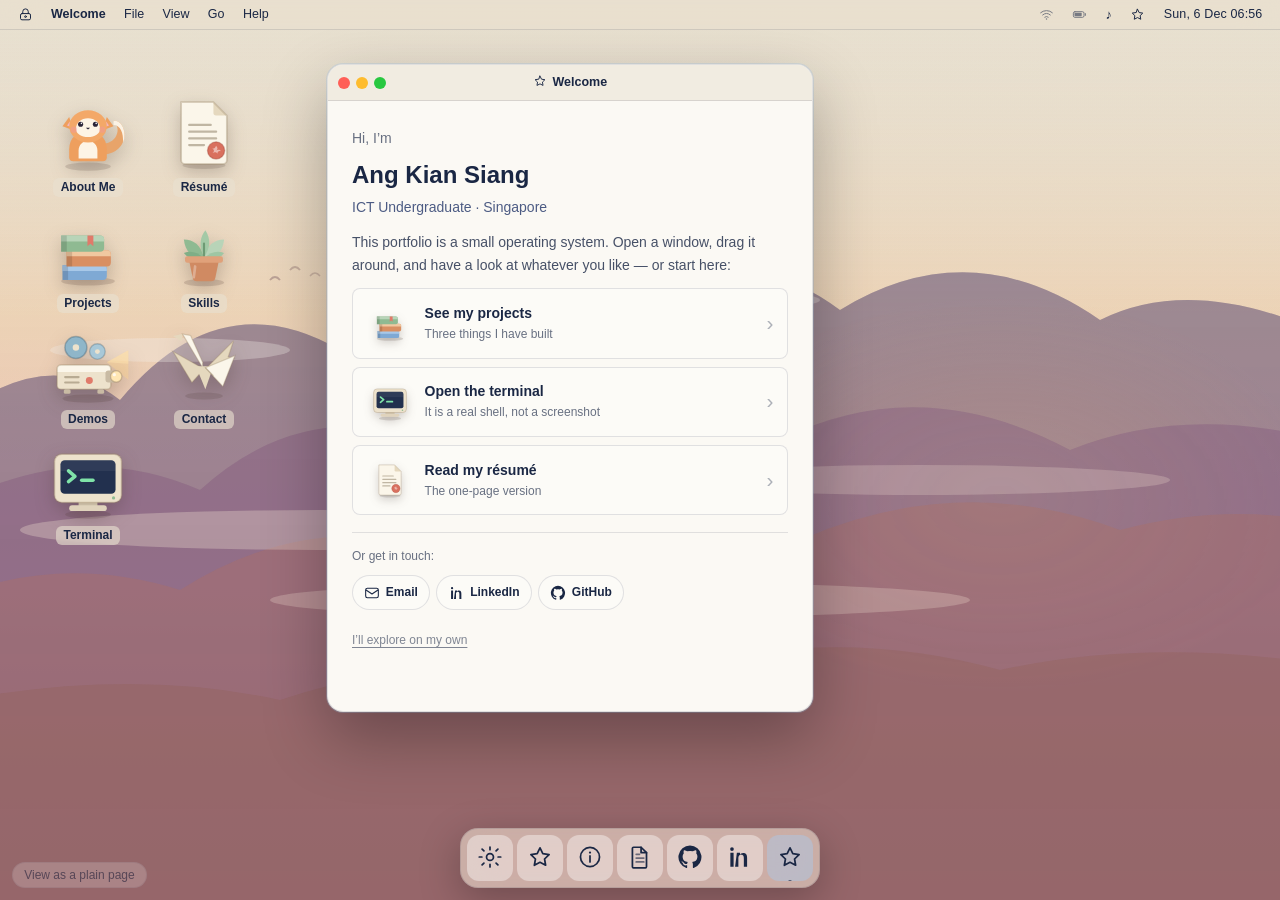
==== commit 10c5d5ec: "Fix the demos' pacing and flow, and correct the cybersecurity framing Four things, of which the thir" ====
--- a/index.html
+++ b/index.html
@@ -7,10 +7,10 @@
     <!-- ============================================================
          SEO & Page Identity
     ============================================================ -->
-    <title>Ang Kian Siang — Cybersecurity Analyst</title>
+    <title>Ang Kian Siang — ICT Undergraduate</title>
     <meta
       name="description"
-      content="Portfolio of Ang Kian Siang, ICT undergraduate at SUSS and aspiring Cybersecurity Analyst."
+      content="Portfolio of Ang Kian Siang — ICT undergraduate at SUSS, with a diploma in cybersecurity and digital forensics and an internship in security risk assessment."
     />
 
     <!-- ============================================================
@@ -20,12 +20,12 @@
          and preview image that appear.
     ============================================================ -->
     <meta property="og:type" content="website" />
-    <meta property="og:title" content="Ang Kian Siang — Cybersecurity Analyst" />
-    <meta property="og:description" content="Portfolio of Ang Kian Siang, ICT undergraduate at SUSS and aspiring Cybersecurity Analyst." />
+    <meta property="og:title" content="Ang Kian Siang — ICT Undergraduate" />
+    <meta property="og:description" content="Portfolio of Ang Kian Siang — ICT undergraduate at SUSS, with a diploma in cybersecurity and digital forensics and an internship in security risk assessment." />
     <meta property="og:url" content="https://kiansiangang.github.io/" />
     <meta name="twitter:card" content="summary" />
-    <meta name="twitter:title" content="Ang Kian Siang — Cybersecurity Analyst" />
-    <meta name="twitter:description" content="Portfolio of Ang Kian Siang, ICT undergraduate at SUSS and aspiring Cybersecurity Analyst." />
+    <meta name="twitter:title" content="Ang Kian Siang — ICT Undergraduate" />
+    <meta name="twitter:description" content="Portfolio of Ang Kian Siang — ICT undergraduate at SUSS, with a diploma in cybersecurity and digital forensics and an internship in security risk assessment." />
 
     <!-- ============================================================
          Security Meta Tags (Phase 9 — Security Hardening)
@@ -267,12 +267,32 @@
              The text inside it ("cybersecurity analyst.") is a fallback
              shown if JS fails to load (progressive enhancement). -->
         <p class="hero__subtitle">
-          I'm <span id="typed-text" class="hero__typed">a cybersecurity analyst.</span>
+          I'm <span id="typed-text" class="hero__typed">an ICT undergraduate.</span>
         </p>
 
         <!-- CTA button — scrolls smoothly to the Projects section.
-             The <a> tag is styled as a button via CSS. -->
-        <a href="#projects" class="hero__cta">View My Work</a>
+             The <a> tag is styled as a button via CSS.
+
+             Beside it, the résumé. It is a direct download of the
+             typeset PDF rather than a print of this page: printing a
+             web page produces a worse document than the one that
+             already exists, and the print path used to produce an
+             empty one. -->
+        <div class="hero__actions">
+          <a href="#projects" class="hero__cta">View My Work</a>
+          <a
+            href="assets/resume/Ang-Kian-Siang-Resume.pdf"
+            class="hero__cta hero__cta--ghost"
+            download
+          >
+            <svg width="17" height="17" viewBox="0 0 24 24" fill="none" stroke="currentColor" stroke-width="2" stroke-linecap="round" stroke-linejoin="round" aria-hidden="true">
+              <path d="M21 15v4a2 2 0 0 1-2 2H5a2 2 0 0 1-2-2v-4"/>
+              <polyline points="7 10 12 15 17 10"/>
+              <line x1="12" y1="15" x2="12" y2="3"/>
+            </svg>
+            Download Résumé
+          </a>
+        </div>
 
       </div>
     </section>
@@ -295,18 +315,27 @@
           <!-- ---- LEFT COLUMN: bio ---- -->
           <div class="about__bio">
             <p>
-              I'm an ICT undergraduate at the Singapore University of Social Sciences
-              (SUSS), specialising in cybersecurity. I enjoy building practical tools
-              that solve real problems — from CLI password analysers to browser-based
-              timetable exporters. I approach every project with a security-first mindset
-              and a genuine curiosity for how things work under the hood.
+              I'm an ICT undergraduate at the <strong>Singapore University of Social
+              Sciences</strong>, reading for a general Bachelor of Information and
+              Communication Technology. It isn't a cybersecurity degree, and I'd rather
+              say so than imply otherwise — security is the direction I'm heading, not
+              the title on the course.
             </p>
             <p>
-              I interned as a <strong>Cybersecurity Analyst at DHL Supply Chain</strong>,
-              where I conducted risk assessments for APAC-region applications alongside
-              the CISO. That experience solidified my understanding of real-world threat
-              landscapes, vulnerability management, and the importance of clear
-              communication when presenting security findings to stakeholders.
+              The security grounding came earlier: a <strong>Diploma in Cybersecurity
+              and Digital Forensics</strong> at Temasek Polytechnic, and an internship as
+              a <strong>Cybersecurity Analyst at DHL Supply Chain</strong>, running
+              end-to-end risk assessments for APAC-region applications alongside the
+              CISO. That is where I learned what a real threat landscape looks like,
+              how vulnerability management actually gets done, and how much of security
+              is explaining findings clearly to people who would rather not hear them.
+            </p>
+            <p>
+              In the meantime I build practical tools that solve real problems — a CLI
+              password analyser, a timetable exporter SUSS students actually use — and
+              I teach Python and robotics to school students. Every project gets
+              approached with a security-first mindset and a genuine curiosity for how
+              things work under the hood.
             </p>
           </div>
 
@@ -316,28 +345,28 @@
             <div class="stat-card">
               <span class="stat-card__icon">🎓</span>
               <h3 class="stat-card__title">Degree</h3>
-              <p class="stat-card__value">BSc ICT (Cybersecurity)</p>
-              <p class="stat-card__detail">SUSS — Current Student</p>
+              <p class="stat-card__value">BSc Information &amp; Communication Technology</p>
+              <p class="stat-card__detail">SUSS · Aug 2025 – Jan 2029 (expected)</p>
             </div>
 
             <div class="stat-card">
-              <span class="stat-card__icon">📜</span>
-              <h3 class="stat-card__title">Certifications</h3>
-              <p class="stat-card__value">ITIL 4 Foundation</p>
-              <p class="stat-card__detail">Generative AI Specialization</p>
+              <span class="stat-card__icon">🛡️</span>
+              <h3 class="stat-card__title">Security Background</h3>
+              <p class="stat-card__value">Dip. Cybersecurity &amp; Digital Forensics</p>
+              <p class="stat-card__detail">Temasek Polytechnic · 2020–2023</p>
             </div>
 
             <div class="stat-card">
               <span class="stat-card__icon">💼</span>
               <h3 class="stat-card__title">Internship</h3>
               <p class="stat-card__value">DHL Supply Chain</p>
-              <p class="stat-card__detail">Cybersecurity Analyst Intern</p>
+              <p class="stat-card__detail">Cybersecurity Analyst Intern · 2022–2023</p>
             </div>
 
             <div class="stat-card">
               <span class="stat-card__icon">🔐</span>
-              <h3 class="stat-card__title">Focus Area</h3>
-              <p class="stat-card__value">Cybersecurity</p>
+              <h3 class="stat-card__title">Looking For</h3>
+              <p class="stat-card__value">Cybersecurity roles</p>
               <p class="stat-card__detail">Risk assessment & threat modelling</p>
             </div>
 
--- a/css/style.css
+++ b/css/style.css
@@ -692,6 +692,42 @@
 .hero__cta:active {
   transform: translateY(-1px);
   box-shadow: var(--shadow-sm);
+}
+
+/* Two calls to action side by side: see the work, or take the résumé
+   away. They wrap rather than shrink on a narrow screen. */
+.hero__actions {
+  display: flex;
+  flex-wrap: wrap;
+  gap: var(--space-sm);
+  justify-content: center;
+}
+
+/* The secondary action is outlined rather than filled, so the eye
+   still lands on "View My Work" first. */
+.hero__cta--ghost {
+  display: inline-flex;
+  align-items: center;
+  gap: 0.5rem;
+  background: transparent;
+  color: var(--clr-navy);
+  border: 2px solid rgba(26, 39, 68, 0.28);
+  box-shadow: none;
+}
+
+.hero__cta--ghost:hover {
+  background: rgba(255, 255, 255, 0.45);
+  border-color: var(--clr-navy);
+  box-shadow: var(--shadow-sm);
+}
+
+[data-theme="dark"] .hero__cta--ghost {
+  color: var(--clr-bg);
+  border-color: rgba(232, 224, 208, 0.34);
+}
+[data-theme="dark"] .hero__cta--ghost:hover {
+  background: rgba(255, 255, 255, 0.08);
+  border-color: var(--clr-bg);
 }
 
 /* ---- HERO ENTRANCE: Gentle Dawn Rise ----
@@ -746,6 +782,22 @@
 .hero--revealed .hero__subtitle,
 .hero--revealed .hero__cta {
   animation: dawnRise 0.5s ease-out forwards;
+}
+
+/* Without JavaScript, .hero--revealed is never added and every one of
+   these stays at opacity 0 — a blank hero with an invisible download
+   button. The entrance is an enhancement, so it is withdrawn entirely
+   when there is no script to drive it. */
+@media (scripting: none) {
+  .hero__greeting,
+  .hero__name,
+  .hero__subtitle,
+  .hero__cta {
+    opacity: 1;
+    transform: none;
+    filter: none;
+    animation: none;
+  }
 }
 
 /* Staggered delays — greeting first, then name, subtitle, CTA */
--- a/css/os.css
+++ b/css/os.css
@@ -817,8 +817,7 @@
 
 .skills__button,
 .settings__toggle,
-.settings__reset,
-.resume__print {
+.settings__reset {
   display: inline-flex;
   align-items: center;
   gap: 0.4rem;
@@ -847,7 +846,6 @@
 .resume__entry { margin-bottom: 0.8rem; }
 .resume__entry h3 { font-size: var(--fs-base); margin-bottom: 0.15rem; text-transform: capitalize; }
 .resume__tools { font-size: var(--fs-xs); opacity: 0.65; font-family: var(--font-mono); }
-.resume__print { margin-top: 1.2rem; }
 
 /* ---- Settings ---- */
 .settings__title { margin-bottom: 1rem; }
--- a/css/demos.css
+++ b/css/demos.css
@@ -254,6 +254,10 @@
 }
 .cast__screen:focus-visible { outline: 2px solid var(--accent); outline-offset: -2px; }
 
+/* Zero-width, zero-height marker the player measures to find where
+   each command begins. It must not affect layout at all. */
+.cast__anchor { display: inline; width: 0; height: 0; }
+
 .cast-shell { color: #7fc98b; }
 .cast-typed { color: #f4f7ff; }
 .cast-masked { color: rgba(215, 220, 234, 0.55); }
@@ -420,6 +424,100 @@
   width: 100%;
   height: clamp(380px, 52vh, 620px);
   border: 0;
+}
+
+
+/* --- the generated file, drawn back as a calendar --------------- */
+
+.live__calendar { margin-top: 0.3rem; }
+
+.ics {
+  padding: 0.85rem 0.9rem 0.95rem;
+  border: 1px solid rgba(26, 39, 68, 0.14);
+  border-radius: var(--radius-md);
+  background: rgba(255, 255, 255, 0.55);
+}
+[data-theme="dark"] .ics {
+  border-color: rgba(255, 255, 255, 0.14);
+  background: rgba(255, 255, 255, 0.05);
+}
+
+.ics__head {
+  display: flex;
+  flex-wrap: wrap;
+  align-items: baseline;
+  gap: 0.5rem;
+  margin-bottom: 0.6rem;
+}
+.ics__month { margin: 0; font-size: var(--fs-base); }
+.ics__file {
+  font-family: var(--font-mono);
+  font-size: var(--fs-xs);
+  opacity: 0.6;
+}
+
+.ics__grid {
+  display: grid;
+  grid-template-columns: repeat(7, minmax(0, 1fr));
+  gap: 2px;
+  border-radius: var(--radius-sm);
+  overflow: hidden;
+}
+
+.ics__dayname {
+  padding: 0.3rem 0.2rem;
+  font-size: var(--fs-xs);
+  font-weight: 700;
+  text-align: center;
+  opacity: 0.55;
+}
+
+.ics__cell {
+  display: flex;
+  flex-direction: column;
+  gap: 2px;
+  min-height: 60px;
+  padding: 0.25rem;
+  border-radius: 4px;
+  background: rgba(26, 39, 68, 0.04);
+}
+.ics__cell.is-empty { background: transparent; }
+.ics__cell[data-has="true"] { background: rgba(168, 200, 232, 0.2); }
+[data-theme="dark"] .ics__cell { background: rgba(255, 255, 255, 0.04); }
+[data-theme="dark"] .ics__cell[data-has="true"] { background: rgba(168, 200, 232, 0.16); }
+
+.ics__daynum { font-size: var(--fs-xs); opacity: 0.55; font-variant-numeric: tabular-nums; }
+
+.ics__chip {
+  display: block;
+  padding: 2px 4px;
+  border-left: 2px solid var(--clr-navy-light);
+  border-radius: 3px;
+  background: rgba(255, 255, 255, 0.72);
+  font-size: 0.62rem;
+  line-height: 1.25;
+  overflow: hidden;
+}
+.ics__chip strong { display: block; font-size: 0.66rem; }
+.ics__chip-time { opacity: 0.62; font-variant-numeric: tabular-nums; }
+[data-theme="dark"] .ics__chip {
+  background: rgba(0, 0, 0, 0.28);
+  border-left-color: var(--clr-blue);
+}
+
+.ics__outside,
+.ics__note {
+  margin: 0.55rem 0 0;
+  font-size: var(--fs-xs);
+  line-height: 1.5;
+  opacity: 0.68;
+}
+.ics__empty { padding: 1rem; font-size: var(--fs-sm); opacity: 0.7; }
+
+@media (max-width: 560px) {
+  .ics__cell { min-height: 48px; }
+  .ics__chip { font-size: 0.55rem; }
+  .ics__chip strong { font-size: 0.58rem; }
 }
 
 
@@ -598,3 +696,48 @@
   .project__demo:hover { transform: none; }
   .demo__spinner { animation: none; }
 }
+
+
+/* ================================================================
+   8. RÉSUMÉ DOWNLOAD
+
+   Lives here rather than in os.css because the résumé window and
+   the plain page both use it, same as the demo panel does.
+================================================================ */
+
+.resume__download {
+  display: inline-flex;
+  align-items: center;
+  gap: 0.45rem;
+  margin-top: 0.7rem;
+  padding: 0.45rem 0.95rem;
+  border-radius: var(--radius-pill);
+  background: var(--clr-navy-light);
+  color: #fff;
+  font-size: var(--fs-sm);
+  font-weight: 700;
+  text-decoration: none;
+  transition: transform var(--transition-fast);
+}
+.resume__download:hover { transform: translateY(-1px); }
+.resume__download:focus-visible { outline: 2px solid var(--accent); outline-offset: 2px; }
+[data-theme="dark"] .resume__download { background: var(--clr-blue); color: #101423; }
+
+.resume__period {
+  margin: 0.1rem 0 0.35rem;
+  font-size: var(--fs-xs);
+  opacity: 0.65;
+}
+
+.resume__points {
+  margin: 0.35rem 0 0;
+  padding-left: 1.1rem;
+  font-size: var(--fs-sm);
+  line-height: 1.55;
+}
+.resume__points li + li { margin-top: 0.25rem; }
+
+@media (prefers-reduced-motion: reduce) {
+  .resume__download { transition: none; }
+  .resume__download:hover { transform: none; }
+}
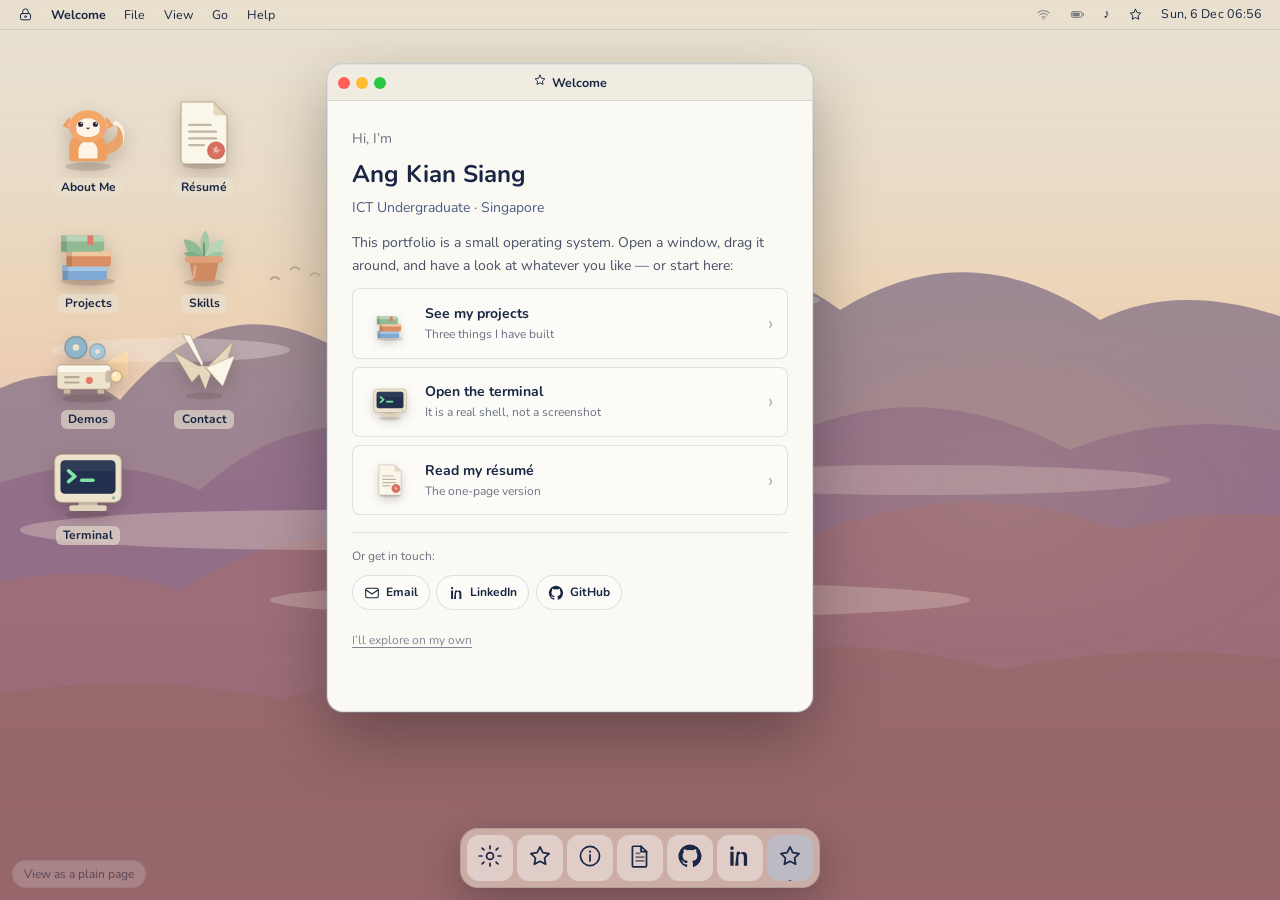
==== commit 4386b9ab: "Keep the demo a demo, restore the landing, and harden the site The landing page regression first, be" ====
--- a/index.html
+++ b/index.html
@@ -41,10 +41,10 @@
             Why this matters:
             - script-src 'self' → only OUR JS files can run (no CDN,
               no inline <script> tags). This blocks XSS payloads.
-            - style-src includes fonts.googleapis.com because we load
-              Google Fonts CSS from there.
-            - font-src includes fonts.gstatic.com — that's where the
-              actual .woff2 font files are served from.
+            - style-src 'self' and font-src 'self' → the typefaces
+              are served from this origin, so no third party is
+              contacted on any page load and none of them learns
+              who is reading the page.
             - img-src 'self' data: → allows our images + inline SVG
               data URIs (like the padlock icons).
             - frame-src 'self' → only our own origin can be framed,
@@ -72,9 +72,23 @@
     ============================================================ -->
     <meta
       http-equiv="Content-Security-Policy"
-      content="default-src 'self'; script-src 'self'; style-src 'self' https://fonts.googleapis.com; font-src https://fonts.gstatic.com; img-src 'self' data:; connect-src 'self'; worker-src 'self'; manifest-src 'self'; media-src 'self'; frame-src 'self'; object-src 'none'; base-uri 'self'; form-action 'self'"
+      content="default-src 'self'; script-src 'self'; style-src 'self'; font-src 'self'; img-src 'self' data:; connect-src 'self'; worker-src 'self'; manifest-src 'self'; media-src 'self'; frame-src 'self'; object-src 'none'; base-uri 'self'; form-action 'self'"
     />
-    <meta http-equiv="X-Content-Type-Options" content="nosniff" />
+    <!-- There was a <meta http-equiv="X-Content-Type-Options"> here. It
+         has been removed because it did nothing: browsers honour only
+         a few headers via http-equiv — CSP among them — and nosniff is
+         not one of them. A tag that looks like protection and delivers
+         none is worse than its absence on a site about security.
+
+         Being straight about the consequence: GitHub Pages sends HSTS
+         but does NOT send nosniff, so this site genuinely ships
+         without it. _headers carries it for the day this moves to a
+         host that reads that file. The exposure is small — every
+         response is a static asset served from this origin with a
+         correct Content-Type, and script-src 'self' means a
+         mis-sniffed file still could not run as third-party script —
+         but "small" is not "none", and the honest place to record
+         that is here rather than in a tag pretending otherwise. -->
     <meta name="referrer" content="strict-origin-when-cross-origin" />
 
     <!-- ============================================================
@@ -86,16 +100,22 @@
     <link rel="icon" type="image/svg+xml" href="data:image/svg+xml,%3Csvg xmlns='http://www.w3.org/2000/svg' viewBox='0 0 24 24' fill='none' stroke='%231A2744' stroke-width='2' stroke-linecap='round' stroke-linejoin='round'%3E%3Crect x='3' y='11' width='18' height='11' rx='2' ry='2'/%3E%3Cpath d='M7 11V7a5 5 0 0 1 10 0v4'/%3E%3C/svg%3E" />
 
     <!-- ============================================================
-         Google Fonts
-         Nunito  — friendly, rounded body text
+         Typefaces — self-hosted
+         Nunito     — friendly, rounded body text
          Space Mono — techy monospace for code/terminal elements
-    ============================================================ -->
-    <link rel="preconnect" href="https://fonts.googleapis.com" />
-    <link rel="preconnect" href="https://fonts.gstatic.com" crossorigin />
-    <link
-      href="https://fonts.googleapis.com/css2?family=Nunito:wght@400;600;700;800&family=Space+Mono:wght@400;700&display=swap"
-      rel="stylesheet"
-    />
+
+         These used to be loaded from fonts.googleapis.com. They are
+         served from this origin now, which removes the last third
+         party the site depended on: no external request is made on
+         any page load, so nobody but this server learns who is
+         reading it, and there is no supply chain here that isn't
+         mine. Regenerate with tools/vendor-fonts.mjs.
+
+         Preloaded because the body face blocks first paint; the rest
+         of the faces are fetched by fonts.css as needed.
+    ============================================================ -->
+    <link rel="preload" href="assets/fonts/nunito-var-latin.woff2" as="font" type="font/woff2" crossorigin />
+    <link rel="stylesheet" href="css/fonts.css" />
 
     <!-- ============================================================
          Main Stylesheet
@@ -271,28 +291,8 @@
         </p>
 
         <!-- CTA button — scrolls smoothly to the Projects section.
-             The <a> tag is styled as a button via CSS.
-
-             Beside it, the résumé. It is a direct download of the
-             typeset PDF rather than a print of this page: printing a
-             web page produces a worse document than the one that
-             already exists, and the print path used to produce an
-             empty one. -->
-        <div class="hero__actions">
-          <a href="#projects" class="hero__cta">View My Work</a>
-          <a
-            href="assets/resume/Ang-Kian-Siang-Resume.pdf"
-            class="hero__cta hero__cta--ghost"
-            download
-          >
-            <svg width="17" height="17" viewBox="0 0 24 24" fill="none" stroke="currentColor" stroke-width="2" stroke-linecap="round" stroke-linejoin="round" aria-hidden="true">
-              <path d="M21 15v4a2 2 0 0 1-2 2H5a2 2 0 0 1-2-2v-4"/>
-              <polyline points="7 10 12 15 17 10"/>
-              <line x1="12" y1="15" x2="12" y2="3"/>
-            </svg>
-            Download Résumé
-          </a>
-        </div>
+             The <a> tag is styled as a button via CSS. -->
+        <a href="#projects" class="hero__cta">View My Work</a>
 
       </div>
     </section>
@@ -315,23 +315,21 @@
           <!-- ---- LEFT COLUMN: bio ---- -->
           <div class="about__bio">
             <p>
-              I'm an ICT undergraduate at the <strong>Singapore University of Social
-              Sciences</strong>, reading for a general Bachelor of Information and
-              Communication Technology. It isn't a cybersecurity degree, and I'd rather
-              say so than imply otherwise — security is the direction I'm heading, not
-              the title on the course.
+              I'm reading for a <strong>Bachelor of Information and Communication
+              Technology</strong> at the Singapore University of Social Sciences, and
+              I hold a <strong>Diploma in Cybersecurity and Digital Forensics</strong>
+              from Temasek Polytechnic. My goal is to work as a cybersecurity analyst.
             </p>
             <p>
-              The security grounding came earlier: a <strong>Diploma in Cybersecurity
-              and Digital Forensics</strong> at Temasek Polytechnic, and an internship as
-              a <strong>Cybersecurity Analyst at DHL Supply Chain</strong>, running
-              end-to-end risk assessments for APAC-region applications alongside the
-              CISO. That is where I learned what a real threat landscape looks like,
-              how vulnerability management actually gets done, and how much of security
-              is explaining findings clearly to people who would rather not hear them.
+              I've had a first run at it: I interned as a <strong>Cybersecurity Analyst
+              at DHL Supply Chain</strong>, running end-to-end risk assessments for
+              APAC-region applications alongside the CISO. That is where I learned what
+              a real threat landscape looks like, how vulnerability management actually
+              gets done, and how much of the job is explaining findings clearly to
+              people who would rather not hear them.
             </p>
             <p>
-              In the meantime I build practical tools that solve real problems — a CLI
+              In between I build practical tools that solve real problems — a CLI
               password analyser, a timetable exporter SUSS students actually use — and
               I teach Python and robotics to school students. Every project gets
               approached with a security-first mindset and a genuine curiosity for how
--- a/css/fonts.css
+++ b/css/fonts.css
@@ -0,0 +1,134 @@
+/* ================================================================
+   FONTS.CSS — Self-hosted typefaces
+
+   GENERATED by tools/vendor-fonts.mjs. Do not edit by hand; re-run
+   the script instead.
+
+   These used to come from fonts.googleapis.com. They are served from
+   this origin now so that the site depends on no third party, tells
+   no third party who is reading it, and keeps its typography
+   offline. Latin subsets only.
+
+   Source: https://fonts.googleapis.com/css2?family=Nunito:wght@400;600;700;800&family=Space+Mono:wght@400;700&display=swap
+   Vendored: 2026-09-17
+================================================================ */
+
+/* Nunito 400 — latin-ext */
+@font-face {
+  font-family: 'Nunito';
+  font-style: normal;
+  font-weight: 400;
+  font-display: swap;
+  src: url('../assets/fonts/nunito-var-latin-ext.woff2') format('woff2');
+  unicode-range: U+0100-02BA, U+02BD-02C5, U+02C7-02CC, U+02CE-02D7, U+02DD-02FF, U+0304, U+0308, U+0329, U+1D00-1DBF, U+1E00-1E9F, U+1EF2-1EFF, U+2020, U+20A0-20AB, U+20AD-20C0, U+2113, U+2C60-2C7F, U+A720-A7FF;
+}
+
+/* Nunito 400 — latin */
+@font-face {
+  font-family: 'Nunito';
+  font-style: normal;
+  font-weight: 400;
+  font-display: swap;
+  src: url('../assets/fonts/nunito-var-latin.woff2') format('woff2');
+  unicode-range: U+0000-00FF, U+0131, U+0152-0153, U+02BB-02BC, U+02C6, U+02DA, U+02DC, U+0304, U+0308, U+0329, U+2000-206F, U+20AC, U+2122, U+2191, U+2193, U+2212, U+2215, U+FEFF, U+FFFD;
+}
+
+/* Nunito 600 — latin-ext */
+@font-face {
+  font-family: 'Nunito';
+  font-style: normal;
+  font-weight: 600;
+  font-display: swap;
+  src: url('../assets/fonts/nunito-var-latin-ext.woff2') format('woff2');
+  unicode-range: U+0100-02BA, U+02BD-02C5, U+02C7-02CC, U+02CE-02D7, U+02DD-02FF, U+0304, U+0308, U+0329, U+1D00-1DBF, U+1E00-1E9F, U+1EF2-1EFF, U+2020, U+20A0-20AB, U+20AD-20C0, U+2113, U+2C60-2C7F, U+A720-A7FF;
+}
+
+/* Nunito 600 — latin */
+@font-face {
+  font-family: 'Nunito';
+  font-style: normal;
+  font-weight: 600;
+  font-display: swap;
+  src: url('../assets/fonts/nunito-var-latin.woff2') format('woff2');
+  unicode-range: U+0000-00FF, U+0131, U+0152-0153, U+02BB-02BC, U+02C6, U+02DA, U+02DC, U+0304, U+0308, U+0329, U+2000-206F, U+20AC, U+2122, U+2191, U+2193, U+2212, U+2215, U+FEFF, U+FFFD;
+}
+
+/* Nunito 700 — latin-ext */
+@font-face {
+  font-family: 'Nunito';
+  font-style: normal;
+  font-weight: 700;
+  font-display: swap;
+  src: url('../assets/fonts/nunito-var-latin-ext.woff2') format('woff2');
+  unicode-range: U+0100-02BA, U+02BD-02C5, U+02C7-02CC, U+02CE-02D7, U+02DD-02FF, U+0304, U+0308, U+0329, U+1D00-1DBF, U+1E00-1E9F, U+1EF2-1EFF, U+2020, U+20A0-20AB, U+20AD-20C0, U+2113, U+2C60-2C7F, U+A720-A7FF;
+}
+
+/* Nunito 700 — latin */
+@font-face {
+  font-family: 'Nunito';
+  font-style: normal;
+  font-weight: 700;
+  font-display: swap;
+  src: url('../assets/fonts/nunito-var-latin.woff2') format('woff2');
+  unicode-range: U+0000-00FF, U+0131, U+0152-0153, U+02BB-02BC, U+02C6, U+02DA, U+02DC, U+0304, U+0308, U+0329, U+2000-206F, U+20AC, U+2122, U+2191, U+2193, U+2212, U+2215, U+FEFF, U+FFFD;
+}
+
+/* Nunito 800 — latin-ext */
+@font-face {
+  font-family: 'Nunito';
+  font-style: normal;
+  font-weight: 800;
+  font-display: swap;
+  src: url('../assets/fonts/nunito-var-latin-ext.woff2') format('woff2');
+  unicode-range: U+0100-02BA, U+02BD-02C5, U+02C7-02CC, U+02CE-02D7, U+02DD-02FF, U+0304, U+0308, U+0329, U+1D00-1DBF, U+1E00-1E9F, U+1EF2-1EFF, U+2020, U+20A0-20AB, U+20AD-20C0, U+2113, U+2C60-2C7F, U+A720-A7FF;
+}
+
+/* Nunito 800 — latin */
+@font-face {
+  font-family: 'Nunito';
+  font-style: normal;
+  font-weight: 800;
+  font-display: swap;
+  src: url('../assets/fonts/nunito-var-latin.woff2') format('woff2');
+  unicode-range: U+0000-00FF, U+0131, U+0152-0153, U+02BB-02BC, U+02C6, U+02DA, U+02DC, U+0304, U+0308, U+0329, U+2000-206F, U+20AC, U+2122, U+2191, U+2193, U+2212, U+2215, U+FEFF, U+FFFD;
+}
+
+/* Space Mono 400 — latin-ext */
+@font-face {
+  font-family: 'Space Mono';
+  font-style: normal;
+  font-weight: 400;
+  font-display: swap;
+  src: url('../assets/fonts/space-mono-400-latin-ext.woff2') format('woff2');
+  unicode-range: U+0100-02BA, U+02BD-02C5, U+02C7-02CC, U+02CE-02D7, U+02DD-02FF, U+0304, U+0308, U+0329, U+1D00-1DBF, U+1E00-1E9F, U+1EF2-1EFF, U+2020, U+20A0-20AB, U+20AD-20C0, U+2113, U+2C60-2C7F, U+A720-A7FF;
+}
+
+/* Space Mono 400 — latin */
+@font-face {
+  font-family: 'Space Mono';
+  font-style: normal;
+  font-weight: 400;
+  font-display: swap;
+  src: url('../assets/fonts/space-mono-400-latin.woff2') format('woff2');
+  unicode-range: U+0000-00FF, U+0131, U+0152-0153, U+02BB-02BC, U+02C6, U+02DA, U+02DC, U+0304, U+0308, U+0329, U+2000-206F, U+20AC, U+2122, U+2191, U+2193, U+2212, U+2215, U+FEFF, U+FFFD;
+}
+
+/* Space Mono 700 — latin-ext */
+@font-face {
+  font-family: 'Space Mono';
+  font-style: normal;
+  font-weight: 700;
+  font-display: swap;
+  src: url('../assets/fonts/space-mono-700-latin-ext.woff2') format('woff2');
+  unicode-range: U+0100-02BA, U+02BD-02C5, U+02C7-02CC, U+02CE-02D7, U+02DD-02FF, U+0304, U+0308, U+0329, U+1D00-1DBF, U+1E00-1E9F, U+1EF2-1EFF, U+2020, U+20A0-20AB, U+20AD-20C0, U+2113, U+2C60-2C7F, U+A720-A7FF;
+}
+
+/* Space Mono 700 — latin */
+@font-face {
+  font-family: 'Space Mono';
+  font-style: normal;
+  font-weight: 700;
+  font-display: swap;
+  src: url('../assets/fonts/space-mono-700-latin.woff2') format('woff2');
+  unicode-range: U+0000-00FF, U+0131, U+0152-0153, U+02BB-02BC, U+02C6, U+02DA, U+02DC, U+0304, U+0308, U+0329, U+2000-206F, U+20AC, U+2122, U+2191, U+2193, U+2212, U+2215, U+FEFF, U+FFFD;
+}
--- a/css/style.css
+++ b/css/style.css
@@ -591,6 +591,49 @@
 
 
 /* ----------------------------------------------------------------
+   FRAMED — refusing to be clickjacked
+
+   theme-init.js sets data-framed before first paint when the page
+   finds itself inside someone else's frame. Everything the visitor
+   could click is removed from the layout, leaving only the notice
+   that script appends. See the comment in theme-init.js for why this
+   is done in script at all rather than with frame-ancestors.
+---------------------------------------------------------------- */
+html[data-framed="true"] body > *:not(.framed-notice) {
+  display: none !important;
+}
+
+html[data-framed="true"] body {
+  display: flex !important;
+  align-items: center;
+  justify-content: center;
+  min-height: 100vh;
+  margin: 0;
+  /* Explicit rather than tokenised. This state has to be legible even
+     if a stylesheet fails to load or the theme tokens resolve oddly
+     inside someone else's frame — a notice nobody can read is the
+     same as no notice. */
+  background: #14181f !important;
+}
+
+.framed-notice {
+  padding: 2rem;
+  font-family: var(--font-body, system-ui, sans-serif);
+  color: #e8e0d0;
+  text-align: center;
+  line-height: 1.6;
+}
+
+.framed-notice p { margin: 0 0 0.75rem; font-size: 1.05rem; }
+
+.framed-notice a {
+  color: #a8c8e8;
+  font-weight: 700;
+  text-decoration: underline;
+}
+
+
+/* ----------------------------------------------------------------
    5. HERO SECTION
 ---------------------------------------------------------------- */
 
@@ -692,42 +735,6 @@
 .hero__cta:active {
   transform: translateY(-1px);
   box-shadow: var(--shadow-sm);
-}
-
-/* Two calls to action side by side: see the work, or take the résumé
-   away. They wrap rather than shrink on a narrow screen. */
-.hero__actions {
-  display: flex;
-  flex-wrap: wrap;
-  gap: var(--space-sm);
-  justify-content: center;
-}
-
-/* The secondary action is outlined rather than filled, so the eye
-   still lands on "View My Work" first. */
-.hero__cta--ghost {
-  display: inline-flex;
-  align-items: center;
-  gap: 0.5rem;
-  background: transparent;
-  color: var(--clr-navy);
-  border: 2px solid rgba(26, 39, 68, 0.28);
-  box-shadow: none;
-}
-
-.hero__cta--ghost:hover {
-  background: rgba(255, 255, 255, 0.45);
-  border-color: var(--clr-navy);
-  box-shadow: var(--shadow-sm);
-}
-
-[data-theme="dark"] .hero__cta--ghost {
-  color: var(--clr-bg);
-  border-color: rgba(232, 224, 208, 0.34);
-}
-[data-theme="dark"] .hero__cta--ghost:hover {
-  background: rgba(255, 255, 255, 0.08);
-  border-color: var(--clr-bg);
 }
 
 /* ---- HERO ENTRANCE: Gentle Dawn Rise ----
--- a/css/demos.css
+++ b/css/demos.css
@@ -705,24 +705,6 @@
    the plain page both use it, same as the demo panel does.
 ================================================================ */
 
-.resume__download {
-  display: inline-flex;
-  align-items: center;
-  gap: 0.45rem;
-  margin-top: 0.7rem;
-  padding: 0.45rem 0.95rem;
-  border-radius: var(--radius-pill);
-  background: var(--clr-navy-light);
-  color: #fff;
-  font-size: var(--fs-sm);
-  font-weight: 700;
-  text-decoration: none;
-  transition: transform var(--transition-fast);
-}
-.resume__download:hover { transform: translateY(-1px); }
-.resume__download:focus-visible { outline: 2px solid var(--accent); outline-offset: 2px; }
-[data-theme="dark"] .resume__download { background: var(--clr-blue); color: #101423; }
-
 .resume__period {
   margin: 0.1rem 0 0.35rem;
   font-size: var(--fs-xs);
@@ -737,7 +719,3 @@
 }
 .resume__points li + li { margin-top: 0.25rem; }
 
-@media (prefers-reduced-motion: reduce) {
-  .resume__download { transition: none; }
-  .resume__download:hover { transform: none; }
-}
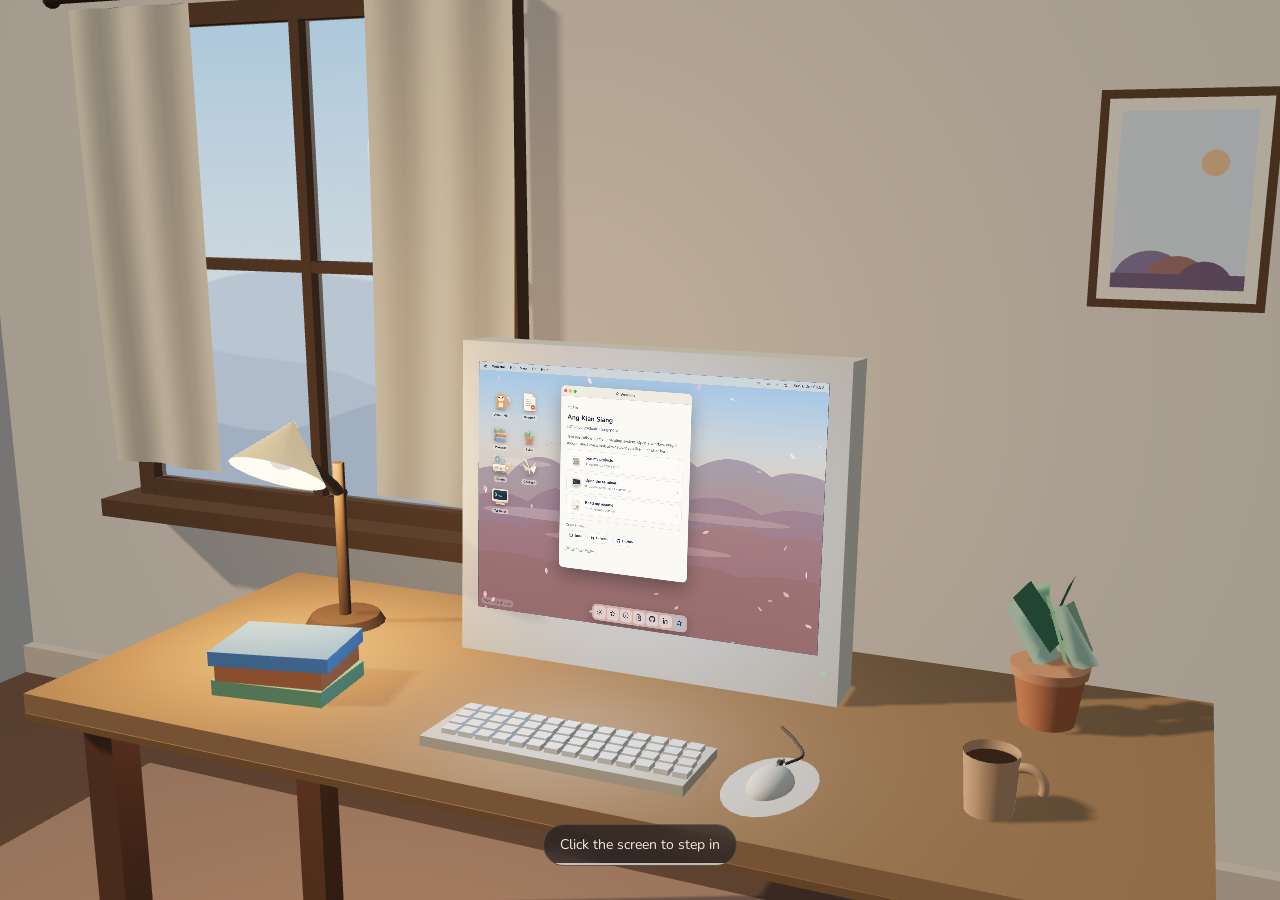
==== commit 816e3a07: "Give the plain page a real navigation bar and cover the wait for the room The bar had been a hamburg" ====
--- a/index.html
+++ b/index.html
@@ -151,11 +151,68 @@
     ============================================================ -->
     <link rel="stylesheet" href="css/demos.css" />
 
+    <!-- Interaction polish: the desktop navigation bar, the room veil,
+         section-aware nav state, and the small things that make the
+         page feel finished. Loaded last so it can refine the others. -->
+    <link rel="stylesheet" href="css/polish.css" />
+
     <!-- ============================================================
          PWA — installable, and fully readable offline once the
          service worker has primed its cache.
     ============================================================ -->
     <link rel="manifest" href="site.webmanifest" />
+
+    <!-- ============================================================
+         The module graph, declared up front.
+
+         With no bundler, the browser would otherwise find these one
+         level of imports at a time — a round trip per level before
+         anything runs. Listing them lets it fetch the lot at once.
+         GENERATED by tools/preload.mjs; re-run it when imports change.
+         Only static imports are here: the 3D room, Three.js and the
+         demo players stay behind import() so that a phone never
+         downloads them.
+    ============================================================ -->
+    <!-- modulepreload:start -->
+    <link rel="modulepreload" href="js/core/logger.js" />
+    <link rel="modulepreload" href="js/core/bus.js" />
+    <link rel="modulepreload" href="js/core/di.js" />
+    <link rel="modulepreload" href="js/core/kernel.js" />
+    <link rel="modulepreload" href="js/core/signal.js" />
+    <link rel="modulepreload" href="js/core/store.js" />
+    <link rel="modulepreload" href="js/gfx/gl.js" />
+    <link rel="modulepreload" href="js/gfx/shaders.js" />
+    <link rel="modulepreload" href="js/gfx/petals.js" />
+    <link rel="modulepreload" href="js/gfx/birds.js" />
+    <link rel="modulepreload" href="js/gfx/scene.js" />
+    <link rel="modulepreload" href="js/audio/synth.js" />
+    <link rel="modulepreload" href="js/theme/scheme.js" />
+    <link rel="modulepreload" href="js/data/portfolio.js" />
+    <link rel="modulepreload" href="js/term/vfs.js" />
+    <link rel="modulepreload" href="js/term/shell.js" />
+    <link rel="modulepreload" href="js/term/commands.js" />
+    <link rel="modulepreload" href="js/term/term-ui.js" />
+    <link rel="modulepreload" href="js/ui/fuzzy.js" />
+    <link rel="modulepreload" href="js/ui/palette.js" />
+    <link rel="modulepreload" href="js/ui/hud.js" />
+    <link rel="modulepreload" href="js/ui/tilt.js" />
+    <link rel="modulepreload" href="js/ui/achievements.js" />
+    <link rel="modulepreload" href="js/ui/konami.js" />
+    <link rel="modulepreload" href="js/ui/boot.js" />
+    <link rel="modulepreload" href="js/os/dom.js" />
+    <link rel="modulepreload" href="js/os/icons.js" />
+    <link rel="modulepreload" href="js/os/wm.js" />
+    <link rel="modulepreload" href="js/os/desktop.js" />
+    <link rel="modulepreload" href="js/os/menubar.js" />
+    <link rel="modulepreload" href="js/os/dock.js" />
+    <link rel="modulepreload" href="js/os/router.js" />
+    <link rel="modulepreload" href="js/data/demos.js" />
+    <link rel="modulepreload" href="js/demos/index.js" />
+    <link rel="modulepreload" href="js/os/apps/panels.js" />
+    <link rel="modulepreload" href="js/os/registry.js" />
+    <link rel="modulepreload" href="js/os/contextmenu.js" />
+    <link rel="modulepreload" href="js/os/shell.js" />
+    <!-- modulepreload:end -->
     <meta name="theme-color" content="#E8E0D0" media="(prefers-color-scheme: light)" />
     <meta name="theme-color" content="#1A1E2E" media="(prefers-color-scheme: dark)" />
     <meta name="apple-mobile-web-app-capable" content="yes" />
@@ -210,6 +267,7 @@
             <path d="M3 9l9-7 9 7v11a2 2 0 0 1-2 2H5a2 2 0 0 1-2-2z"/>
             <polyline points="9 22 9 12 15 12 15 22"/>
           </svg>
+          <span class="navbar__wordmark">Ang Kian Siang</span>
         </a>
 
         <!-- Hidden checkbox — the actual toggle state holder.
@@ -230,6 +288,10 @@
           <li><a href="#demos"    class="navbar__link">Demos</a></li>
           <li><a href="#skills"   class="navbar__link">Skills</a></li>
           <li><a href="#contact"  class="navbar__link">Contact</a></li>
+          <!-- Slides under whichever section is on screen. Positioned
+               by main.js; purely decorative, so hidden from AT — the
+               real state is aria-current on the link itself. -->
+          <li class="navbar__indicator" aria-hidden="true" role="presentation"></li>
         </ul>
 
         <!-- Dark/light mode toggle button.
@@ -294,6 +356,14 @@
              The <a> tag is styled as a button via CSS. -->
         <a href="#projects" class="hero__cta">View My Work</a>
 
+        <!-- A quiet cue that there is more below. It is a real link,
+             so it works with the keyboard and with scripts off. -->
+        <a href="#about" class="hero__scroll" aria-label="Scroll to About">
+          <svg width="22" height="22" viewBox="0 0 24 24" fill="none" stroke="currentColor" stroke-width="2" stroke-linecap="round" stroke-linejoin="round" aria-hidden="true">
+            <path d="M6 9l6 6 6-6"/>
+          </svg>
+        </a>
+
       </div>
     </section>
 
@@ -428,29 +498,30 @@
               <span class="tag">Entropy Analysis</span>
             </div>
 
-            <!-- The demo is the evidence for the paragraph above, so it
-                 is offered before the source link. -->
-            <a href="#demos" class="project-card__btn project-card__demo-link">
-              <svg width="18" height="18" viewBox="0 0 24 24" fill="none" stroke="currentColor" stroke-width="2" stroke-linecap="round" stroke-linejoin="round" aria-hidden="true">
-                <circle cx="12" cy="12" r="9"/>
-                <path d="M10 8.5l5.5 3.5L10 15.5z"/>
-              </svg>
-              Watch it run
-            </a>
-
-            <!-- GitHub link -->
-            <a
-              href="https://github.com/KianSiangAng/password-analyzer"
-              class="project-card__btn"
-              target="_blank"
-              rel="noopener noreferrer"
-            >
-              <!-- GitHub SVG icon -->
-              <svg width="18" height="18" viewBox="0 0 24 24" fill="currentColor" xmlns="http://www.w3.org/2000/svg" aria-hidden="true">
-                <path d="M12 0C5.37 0 0 5.37 0 12c0 5.31 3.435 9.795 8.205 11.385.6.105.825-.255.825-.57 0-.285-.015-1.23-.015-2.235-3.015.555-3.795-.735-4.035-1.41-.135-.345-.72-1.41-1.23-1.695-.42-.225-1.02-.78-.015-.795.945-.015 1.62.87 1.845 1.23 1.08 1.815 2.805 1.305 3.495.99.105-.78.42-1.305.765-1.605-2.67-.3-5.46-1.335-5.46-5.925 0-1.305.465-2.385 1.23-3.225-.12-.3-.54-1.53.12-3.18 0 0 1.005-.315 3.3 1.23.96-.27 1.98-.405 3-.405s2.04.135 3 .405c2.295-1.56 3.3-1.23 3.3-1.23.66 1.65.24 2.88.12 3.18.765.84 1.23 1.905 1.23 3.225 0 4.605-2.805 5.625-5.475 5.925.435.375.81 1.095.81 2.22 0 1.605-.015 2.895-.015 3.3 0 .315.225.69.825.57A12.02 12.02 0 0024 12c0-6.63-5.37-12-12-12z"/>
-              </svg>
-              View on GitHub
-            </a>
+            <div class="project-card__actions">
+              <!-- The demo is the evidence for the paragraph above, so it
+                   is offered before the source link. -->
+              <a href="#demos" class="project-card__btn project-card__demo-link">
+                <svg width="18" height="18" viewBox="0 0 24 24" fill="none" stroke="currentColor" stroke-width="2" stroke-linecap="round" stroke-linejoin="round" aria-hidden="true">
+                  <circle cx="12" cy="12" r="9"/>
+                  <path d="M10 8.5l5.5 3.5L10 15.5z"/>
+                </svg>
+                Watch it run
+              </a>
+              <!-- GitHub link -->
+              <a
+                href="https://github.com/KianSiangAng/password-analyzer"
+                class="project-card__btn"
+                target="_blank"
+                rel="noopener noreferrer"
+              >
+                <!-- GitHub SVG icon -->
+                <svg width="18" height="18" viewBox="0 0 24 24" fill="currentColor" xmlns="http://www.w3.org/2000/svg" aria-hidden="true">
+                  <path d="M12 0C5.37 0 0 5.37 0 12c0 5.31 3.435 9.795 8.205 11.385.6.105.825-.255.825-.57 0-.285-.015-1.23-.015-2.235-3.015.555-3.795-.735-4.035-1.41-.135-.345-.72-1.41-1.23-1.695-.42-.225-1.02-.78-.015-.795.945-.015 1.62.87 1.845 1.23 1.08 1.815 2.805 1.305 3.495.99.105-.78.42-1.305.765-1.605-2.67-.3-5.46-1.335-5.46-5.925 0-1.305.465-2.385 1.23-3.225-.12-.3-.54-1.53.12-3.18 0 0 1.005-.315 3.3 1.23.96-.27 1.98-.405 3-.405s2.04.135 3 .405c2.295-1.56 3.3-1.23 3.3-1.23.66 1.65.24 2.88.12 3.18.765.84 1.23 1.905 1.23 3.225 0 4.605-2.805 5.625-5.475 5.925.435.375.81 1.095.81 2.22 0 1.605-.015 2.895-.015 3.3 0 .315.225.69.825.57A12.02 12.02 0 0024 12c0-6.63-5.37-12-12-12z"/>
+                </svg>
+                View on GitHub
+              </a>
+            </div>
           </article>
 
           <!-- ======== PROJECT 2: SUSS Calendar Exporter ======== -->
@@ -477,28 +548,29 @@
               <span class="tag">Web Tool</span>
             </div>
 
-            <!-- The demo is the evidence for the paragraph above, so it
-                 is offered before the source link. -->
-            <a href="#demos" class="project-card__btn project-card__demo-link">
-              <svg width="18" height="18" viewBox="0 0 24 24" fill="none" stroke="currentColor" stroke-width="2" stroke-linecap="round" stroke-linejoin="round" aria-hidden="true">
-                <circle cx="12" cy="12" r="9"/>
-                <path d="M10 8.5l5.5 3.5L10 15.5z"/>
-              </svg>
-              Try it running
-            </a>
-
-            <!-- GitHub link -->
-            <a
-              href="https://github.com/KianSiangAng/suss-calendar-exporter"
-              class="project-card__btn"
-              target="_blank"
-              rel="noopener noreferrer"
-            >
-              <svg width="18" height="18" viewBox="0 0 24 24" fill="currentColor" xmlns="http://www.w3.org/2000/svg" aria-hidden="true">
-                <path d="M12 0C5.37 0 0 5.37 0 12c0 5.31 3.435 9.795 8.205 11.385.6.105.825-.255.825-.57 0-.285-.015-1.23-.015-2.235-3.015.555-3.795-.735-4.035-1.41-.135-.345-.72-1.41-1.23-1.695-.42-.225-1.02-.78-.015-.795.945-.015 1.62.87 1.845 1.23 1.08 1.815 2.805 1.305 3.495.99.105-.78.42-1.305.765-1.605-2.67-.3-5.46-1.335-5.46-5.925 0-1.305.465-2.385 1.23-3.225-.12-.3-.54-1.53.12-3.18 0 0 1.005-.315 3.3 1.23.96-.27 1.98-.405 3-.405s2.04.135 3 .405c2.295-1.56 3.3-1.23 3.3-1.23.66 1.65.24 2.88.12 3.18.765.84 1.23 1.905 1.23 3.225 0 4.605-2.805 5.625-5.475 5.925.435.375.81 1.095.81 2.22 0 1.605-.015 2.895-.015 3.3 0 .315.225.69.825.57A12.02 12.02 0 0024 12c0-6.63-5.37-12-12-12z"/>
-              </svg>
-              View on GitHub
-            </a>
+            <div class="project-card__actions">
+              <!-- The demo is the evidence for the paragraph above, so it
+                   is offered before the source link. -->
+              <a href="#demos" class="project-card__btn project-card__demo-link">
+                <svg width="18" height="18" viewBox="0 0 24 24" fill="none" stroke="currentColor" stroke-width="2" stroke-linecap="round" stroke-linejoin="round" aria-hidden="true">
+                  <circle cx="12" cy="12" r="9"/>
+                  <path d="M10 8.5l5.5 3.5L10 15.5z"/>
+                </svg>
+                Try it running
+              </a>
+              <!-- GitHub link -->
+              <a
+                href="https://github.com/KianSiangAng/suss-calendar-exporter"
+                class="project-card__btn"
+                target="_blank"
+                rel="noopener noreferrer"
+              >
+                <svg width="18" height="18" viewBox="0 0 24 24" fill="currentColor" xmlns="http://www.w3.org/2000/svg" aria-hidden="true">
+                  <path d="M12 0C5.37 0 0 5.37 0 12c0 5.31 3.435 9.795 8.205 11.385.6.105.825-.255.825-.57 0-.285-.015-1.23-.015-2.235-3.015.555-3.795-.735-4.035-1.41-.135-.345-.72-1.41-1.23-1.695-.42-.225-1.02-.78-.015-.795.945-.015 1.62.87 1.845 1.23 1.08 1.815 2.805 1.305 3.495.99.105-.78.42-1.305.765-1.605-2.67-.3-5.46-1.335-5.46-5.925 0-1.305.465-2.385 1.23-3.225-.12-.3-.54-1.53.12-3.18 0 0 1.005-.315 3.3 1.23.96-.27 1.98-.405 3-.405s2.04.135 3 .405c2.295-1.56 3.3-1.23 3.3-1.23.66 1.65.24 2.88.12 3.18.765.84 1.23 1.905 1.23 3.225 0 4.605-2.805 5.625-5.475 5.925.435.375.81 1.095.81 2.22 0 1.605-.015 2.895-.015 3.3 0 .315.225.69.825.57A12.02 12.02 0 0024 12c0-6.63-5.37-12-12-12z"/>
+                </svg>
+                View on GitHub
+              </a>
+            </div>
           </article>
 
         </div>
@@ -746,6 +818,14 @@
             </a>
 
           </div>
+
+          <!-- The address in the open, with a copy button: a mailto:
+               link is useless to anyone on a machine with no mail
+               client configured, which is most borrowed ones. -->
+          <p class="contact__address">
+            <span class="contact__address-text">ksang017@suss.edu.sg</span>
+            <button type="button" class="contact__copy" data-copy="ksang017@suss.edu.sg">Copy</button>
+          </p>
         </div>
 
       </div>
--- a/css/style.css
+++ b/css/style.css
@@ -87,26 +87,27 @@
   /* Smooth scrolling when clicking nav links */
   scroll-behavior: smooth;
 
-  /* ---- WHY THERE IS NO SCROLL SNAP HERE ----
-     This used to be `scroll-snap-type: y mandatory`, to make each
-     section feel like turning a page. It silently broke scrolling
-     altogether.
-
-     The cause is a mismatch about which box is actually scrolling.
-     `overflow-x: hidden` on <body> computes the other axis to `auto`,
-     which makes BODY the element whose overflow propagates to the
-     viewport — so body is the scroll container. The snap points were
-     declared here on <html>, which is then not the snap container at
-     all. The result was a scroller you could not escape: every wheel
-     delta was pulled straight back to the current snap point, the
-     page never moved past the hero, and every section below it stayed
-     unrevealed and blank.
-
-     The horizontal clamp now lives here as `overflow-x: clip`, which
-     clips without creating a scroll container, so <html> stays the
-     scroller. Snap is gone for good: mandatory full-page snap fights
-     the reader, breaks find-in-page, and bought nothing the reveal
-     animation was not already doing on scroll position alone. */
+  /* ---- SCROLL SNAP ----
+     Each section is a page you turn. The declaration lives further
+     down, gated, because turning it on unconditionally is how it
+     broke the last two times.
+
+     First failure: it was declared here while `overflow-x: hidden`
+     on <body> made BODY the scroll container. Snap points on a box
+     that is not the scroller do nothing except, in that case, break
+     scrolling entirely. The horizontal clamp is now `overflow-x:
+     clip` below, which does NOT create a scroll container, so <html>
+     really is the scroller and snap really does apply to it. Do not
+     change that back to `hidden`.
+
+     Second hazard, and the reason for the gate: `mandatory` means
+     the scroller must always come to rest on a snap point. Any
+     section taller than the viewport then has a middle that cannot
+     be rested on — the content is simply unreachable. Measured at
+     390x844, About is 1753px: more than twice the viewport, so two
+     snap points cannot cover it and mandatory snap would hide half
+     the page. Hence the media gate, and hence the second snap point
+     on .container. */
   overflow-x: clip;
 }
 
@@ -325,11 +326,21 @@
 
 /* Content emerges after the petal wave passes midpoint.
    Staggered so elements appear one by one. */
-.page-flip--active .container > *:nth-child(1) { animation: contentReveal 0.35s ease-out 0.2s forwards; }
-.page-flip--active .container > *:nth-child(2) { animation: contentReveal 0.35s ease-out 0.28s forwards; }
-.page-flip--active .container > *:nth-child(3) { animation: contentReveal 0.35s ease-out 0.36s forwards; }
-.page-flip--active .container > *:nth-child(4) { animation: contentReveal 0.35s ease-out 0.44s forwards; }
-.page-flip--active .container > *:nth-child(5) { animation: contentReveal 0.35s ease-out 0.52s forwards; }
+/* These delays used to run 0.2s to 0.52s with a 0.35s fade, so the
+   last block of a section finished 0.87s after the reveal began —
+   and the reveal itself only began once scrolling had stopped. The
+   petal wipe was being treated as a curtain that had to finish
+   before the content underneath could be read.
+
+   It is decoration, so it no longer gates anything. The text starts
+   arriving almost immediately and the petals fly over it. Total
+   reveal is now ~0.36s rather than ~0.87s, on top of a trigger that
+   fires roughly a second earlier. */
+.page-flip--active .container > *:nth-child(1) { animation: contentReveal 0.28s ease-out 0.02s forwards; }
+.page-flip--active .container > *:nth-child(2) { animation: contentReveal 0.28s ease-out 0.05s forwards; }
+.page-flip--active .container > *:nth-child(3) { animation: contentReveal 0.28s ease-out 0.08s forwards; }
+.page-flip--active .container > *:nth-child(4) { animation: contentReveal 0.28s ease-out 0.11s forwards; }
+.page-flip--active .container > *:nth-child(5) { animation: contentReveal 0.28s ease-out 0.14s forwards; }
 
 /* When scrolling UP, use the reverse content reveal direction */
 .page-flip--active.page-flip--up .container > *:nth-child(1) { animation-name: contentRevealUp; }
@@ -344,6 +355,54 @@
   transform: none !important;
   animation: none !important;
 }
+
+/* ----------------------------------------------------------------
+   SCROLL SNAP — turning pages
+
+   Conditions, all of which have to hold:
+
+     min-width 900px / min-height 640px — below this, sections stop
+     being viewport-sized. At 390x844 About is 1753px tall, and two
+     snap points cannot cover something more than twice the
+     viewport, so anything mandatory would make content unreachable.
+     Phones get ordinary scrolling, which is what they want anyway.
+
+     prefers-reduced-motion: no-preference — snap glides the page to
+     a position the reader did not scroll to. That is exactly the
+     kind of un-asked-for motion the setting is about.
+
+   Two snap points per section, not one:
+
+     the section's own start, which is the page turn, and
+
+     the end of its .container, which matters when a section is
+     slightly taller than the viewport — Demos is 1006px against a
+     900px screen. Without it, mandatory snap pins the section's top
+     and the last 106px can never be rested on. With it there is a
+     second resting place showing the bottom, and between the two
+     every pixel is readable.
+
+   scroll-snap-stop: always on the sections is what makes it feel
+   like turning pages rather than flicking through them: one gesture
+   advances one page instead of sailing past three. It is
+   deliberately NOT set on the container end points, which would
+   make every section stop twice and feel sticky.
+---------------------------------------------------------------- */
+@media (min-width: 900px) and (min-height: 640px) and (prefers-reduced-motion: no-preference) {
+  html {
+    scroll-snap-type: y mandatory;
+  }
+
+  .section {
+    scroll-snap-align: start;
+    scroll-snap-stop: always;
+  }
+
+  .section > .container {
+    scroll-snap-align: end;
+  }
+}
+
 
 /* Page edge shadow — thin gradient at the bottom of each section
    that mimics the shadow between stacked pages in a book. */
--- a/css/polish.css
+++ b/css/polish.css
@@ -0,0 +1,395 @@
+/* ================================================================
+   POLISH.CSS — The layer that makes it feel finished
+
+   Everything in here is about how the site behaves between the
+   set pieces: getting in, getting around, and never wondering
+   whether something is loading or broken. Loaded last, so it can
+   refine the other sheets without editing them.
+
+   Contents:
+     1. Room veil — covering the wait for the 3D room
+     2. Navigation — a real bar on desktop, section-aware
+     3. Hero scroll cue
+     4. Project card actions
+     5. Contact — the address in the open
+     6. Section petals on small screens
+     7. Theme change — a reveal instead of a cut
+     8. Focus and reduced motion
+================================================================ */
+
+
+/* ================================================================
+   1. ROOM VEIL
+
+   theme-init.js sets data-veil before first paint when the opening
+   shot is going to be the 3D room. Without this the visitor watches
+   a flat desktop appear, get replaced by a room two seconds later,
+   and then get flown back into. The veil holds one calm frame until
+   the room exists, then dissolves into it.
+
+   It is drawn on <html>'s own pseudo-elements, so it needs no DOM
+   and exists before <body> has parsed.
+================================================================ */
+
+html[data-veil]::before {
+  content: '';
+  position: fixed;
+  inset: 0;
+  z-index: 9998;
+  /* The room's own wall and desk tones, so the dissolve is into
+     something that already looks like where it is going. */
+  background:
+    radial-gradient(ellipse at 50% 62%, rgba(232, 178, 112, 0.5), transparent 55%),
+    linear-gradient(180deg, #b9ab97 0%, #a99a86 58%, #8a6a4c 100%);
+  transition: opacity 600ms ease;
+}
+
+html[data-veil]::after {
+  content: 'Stepping into the room';
+  position: fixed;
+  left: 50%;
+  top: 50%;
+  z-index: 9999;
+  transform: translate(-50%, -50%);
+  padding-bottom: 0.9rem;
+  font-family: var(--font-body);
+  font-size: var(--fs-sm);
+  font-weight: 600;
+  letter-spacing: 0.14em;
+  text-transform: uppercase;
+  color: rgba(46, 36, 26, 0.72);
+  /* The underline is the progress indicator: a short bar sweeping
+     under the words. Indeterminate on purpose — the honest thing to
+     say about a module download is "working", not a made-up 40%. */
+  background:
+    linear-gradient(90deg, transparent, rgba(46, 36, 26, 0.55), transparent)
+    no-repeat 0 100% / 40% 2px;
+  animation: veil-sweep 1.3s ease-in-out infinite alternate;
+  transition: opacity 400ms ease;
+}
+
+html[data-veil="lifting"]::before,
+html[data-veil="lifting"]::after {
+  opacity: 0;
+  pointer-events: none;
+}
+
+@keyframes veil-sweep {
+  from { background-position: 0 100%; }
+  to   { background-position: 100% 100%; }
+}
+
+/* The countdown under "Click the screen": the room holds for five
+   seconds before flying in on its own, and a wait with no visible
+   end reads as a hang. The bar says how long is left. */
+.room-hint { overflow: hidden; }
+
+.room-hint.is-counting::after {
+  content: '';
+  position: absolute;
+  left: 0;
+  bottom: 0;
+  width: 100%;
+  height: 2px;
+  background: rgba(242, 236, 224, 0.75);
+  transform-origin: left center;
+  animation: hint-count var(--hold, 5000ms) linear forwards;
+}
+
+@keyframes hint-count {
+  from { transform: scaleX(0); }
+  to   { transform: scaleX(1); }
+}
+
+
+/* ================================================================
+   2. NAVIGATION
+
+   The bar had been a hamburger at every width — a note in style.css
+   records the desktop layout being removed — which on a 1440px
+   screen meant four controls huddled on the left and the site's
+   whole table of contents hidden behind a click. A menu button is a
+   compromise for small screens; where there is room, show the menu.
+
+   Above 900px the links sit in the bar. Below it, the dropdown the
+   other sheet defines is untouched.
+================================================================ */
+
+.navbar__wordmark { display: none; }
+.navbar__indicator { display: none; }
+
+@media (min-width: 900px) {
+  .navbar__inner {
+    display: flex;
+    align-items: center;
+    gap: var(--space-sm);
+  }
+
+  .navbar__logo {
+    gap: 0.6rem;
+    padding-inline: 0.6rem;
+    text-decoration: none;
+  }
+
+  .navbar__wordmark {
+    display: inline;
+    font-weight: 800;
+    font-size: var(--fs-base);
+    letter-spacing: 0.01em;
+    color: var(--clr-navy);
+    white-space: nowrap;
+  }
+
+  /* Undo the dropdown: back into the flow, in a row, always shown. */
+  .navbar__links {
+    position: relative;
+    top: auto;
+    left: auto;
+    right: auto;
+    width: auto;
+    margin-left: auto;
+    display: flex;
+    flex-direction: row;
+    align-items: center;
+    gap: 0.15rem;
+    padding: 0.25rem;
+    list-style: none;
+    background: transparent;
+    -webkit-backdrop-filter: none;
+    backdrop-filter: none;
+    border: 0;
+    border-radius: var(--radius-pill);
+    box-shadow: none;
+    opacity: 1;
+    pointer-events: auto;
+    transform: none;
+  }
+
+  [data-theme="dark"] .navbar__links { background: transparent; }
+
+  .navbar__link {
+    position: relative;
+    z-index: 1;
+    display: block;
+    padding: 0.42rem 0.95rem;
+    border: 0;
+    border-radius: var(--radius-pill);
+    font-size: var(--fs-sm);
+    font-weight: 700;
+    white-space: nowrap;
+    transition: color var(--transition-fast), background var(--transition-fast);
+  }
+
+  .navbar__links li:last-child .navbar__link,
+  .navbar__link { border-bottom: 0; }
+
+  .navbar__link:hover { background: rgba(26, 39, 68, 0.06); padding-left: 0.95rem; }
+  [data-theme="dark"] .navbar__link:hover { background: rgba(255, 255, 255, 0.08); }
+
+  /* The pill that slides to the current section. One element moving
+     between links reads as "you are here, and you just came from
+     there"; five separate highlights switching on and off do not. */
+  .navbar__indicator {
+    display: block;
+    position: absolute;
+    z-index: 0;
+    top: 0.25rem;
+    bottom: 0.25rem;
+    left: 0;
+    width: var(--ind-w, 0px);
+    border-radius: var(--radius-pill);
+    background: var(--clr-navy);
+    opacity: 0;
+    transform: translateX(var(--ind-x, 0px));
+    transition:
+      transform 420ms cubic-bezier(0.22, 1, 0.36, 1),
+      width 420ms cubic-bezier(0.22, 1, 0.36, 1),
+      opacity 200ms ease;
+    pointer-events: none;
+  }
+
+  .navbar__links.has-current .navbar__indicator { opacity: 1; }
+
+  .navbar__link[aria-current="true"],
+  .navbar__link[aria-current="true"]:hover {
+    color: var(--clr-bg);
+    background: transparent;
+  }
+
+  .navbar__controls { margin-left: var(--space-xs); }
+  .nav-toggle-label { display: none; }
+}
+
+/* The dropdown on small screens: say where you are there too. */
+@media (max-width: 899.98px) {
+  .navbar__inner { justify-content: space-between; }
+  .navbar__controls { margin-left: auto; }
+  .navbar__link[aria-current="true"] {
+    background: rgba(168, 200, 232, 0.22);
+    font-weight: 800;
+  }
+}
+
+
+/* ================================================================
+   3. HERO SCROLL CUE
+================================================================ */
+
+.hero__scroll {
+  position: absolute;
+  left: 50%;
+  bottom: clamp(1.25rem, 5vh, 3rem);
+  display: grid;
+  place-items: center;
+  width: 44px;
+  height: 44px;
+  margin-left: -22px;
+  border-radius: 50%;
+  color: var(--clr-navy);
+  opacity: 0.55;
+  transition: opacity var(--transition-fast), background var(--transition-fast);
+  animation: scroll-nudge 2.4s ease-in-out infinite;
+}
+
+.hero__scroll:hover { opacity: 1; background: rgba(255, 255, 255, 0.35); }
+
+@keyframes scroll-nudge {
+  0%, 60%, 100% { transform: translateY(0); }
+  30% { transform: translateY(7px); }
+}
+
+/* The hero needs to be a positioning context for the cue. */
+.hero { position: relative; }
+
+/* On the desktop shell the hero is not on screen at all. */
+[data-shell="os"] .hero__scroll { display: none; }
+
+
+/* ================================================================
+   4. PROJECT CARD ACTIONS
+
+   The demo link and the GitHub link were two blocks stacked with
+   `margin-top: auto` on each, so they sat at different heights in
+   different cards and, in the taller card, on top of one another.
+   One row, pinned to the bottom of the card, primary action first.
+================================================================ */
+
+.project-card__actions {
+  display: flex;
+  flex-wrap: wrap;
+  gap: 0.6rem;
+  margin-top: auto;
+  padding-top: var(--space-sm);
+}
+
+.project-card__actions .project-card__btn { margin: 0; }
+
+.project-card__demo-link {
+  color: var(--clr-bg);
+  background: var(--clr-navy);
+  border-color: var(--clr-navy);
+}
+
+.project-card__demo-link:hover {
+  background: var(--clr-navy-light);
+  border-color: var(--clr-navy-light);
+}
+
+
+/* ================================================================
+   5. CONTACT
+================================================================ */
+
+.contact__address {
+  display: inline-flex;
+  align-items: center;
+  gap: 0.6rem;
+  margin: var(--space-md) auto 0;
+  padding: 0.35rem 0.4rem 0.35rem 1rem;
+  border-radius: var(--radius-pill);
+  background: var(--clr-card-bg);
+  border: 1px solid rgba(26, 39, 68, 0.1);
+  font-family: var(--font-mono);
+  font-size: var(--fs-sm);
+}
+
+[data-theme="dark"] .contact__address { border-color: rgba(255, 255, 255, 0.14); }
+
+.contact__address-text { user-select: all; }
+
+.contact__copy {
+  min-width: 4.6rem;
+  padding: 0.3rem 0.8rem;
+  border: 0;
+  border-radius: var(--radius-pill);
+  background: var(--clr-navy);
+  color: var(--clr-bg);
+  font: inherit;
+  font-family: var(--font-body);
+  font-size: var(--fs-xs);
+  font-weight: 700;
+  cursor: pointer;
+  transition: background var(--transition-fast), transform var(--transition-fast);
+}
+
+.contact__copy:hover { transform: translateY(-1px); }
+.contact__copy.is-done { background: #4f8f63; color: #fff; }
+.contact__copy:focus-visible { outline: 2.5px solid var(--clr-peach); outline-offset: 3px; }
+
+
+/* ================================================================
+   6. SECTION PETALS ON SMALL SCREENS
+
+   The wipe's petals are sized for a 1400px canvas — up to 130px
+   across. On a 390px phone that is a third of the screen each, and
+   a wave of them lands on the text as pink blobs. Scaled down they
+   read as petals again.
+================================================================ */
+
+@media (max-width: 720px) {
+  .bloom-petal { scale: 0.42; opacity: 0.8; }
+}
+
+
+/* ================================================================
+   7. THEME CHANGE
+
+   Where the browser supports view transitions, switching between
+   light and dark is a circle of the new scheme opening out from the
+   button that was pressed, rather than every colour on the page
+   snapping at once. Elsewhere it is the old instant swap.
+================================================================ */
+
+::view-transition-old(root),
+::view-transition-new(root) {
+  animation: none;
+  mix-blend-mode: normal;
+}
+
+::view-transition-new(root) {
+  animation: theme-reveal 620ms cubic-bezier(0.22, 1, 0.36, 1);
+}
+
+@keyframes theme-reveal {
+  from { clip-path: circle(0 at var(--reveal-x, 50%) var(--reveal-y, 0%)); }
+  to   { clip-path: circle(150vmax at var(--reveal-x, 50%) var(--reveal-y, 0%)); }
+}
+
+
+/* ================================================================
+   8. FOCUS AND REDUCED MOTION
+================================================================ */
+
+.hero__scroll:focus-visible {
+  outline: 2.5px solid var(--clr-peach);
+  outline-offset: 3px;
+  opacity: 1;
+}
+
+@media (prefers-reduced-motion: reduce) {
+  html[data-veil]::after { animation: none; }
+  .hero__scroll { animation: none; }
+  .navbar__indicator { transition: opacity 200ms ease; }
+  .room-hint.is-counting::after { animation: none; display: none; }
+  ::view-transition-new(root) { animation: none; }
+}
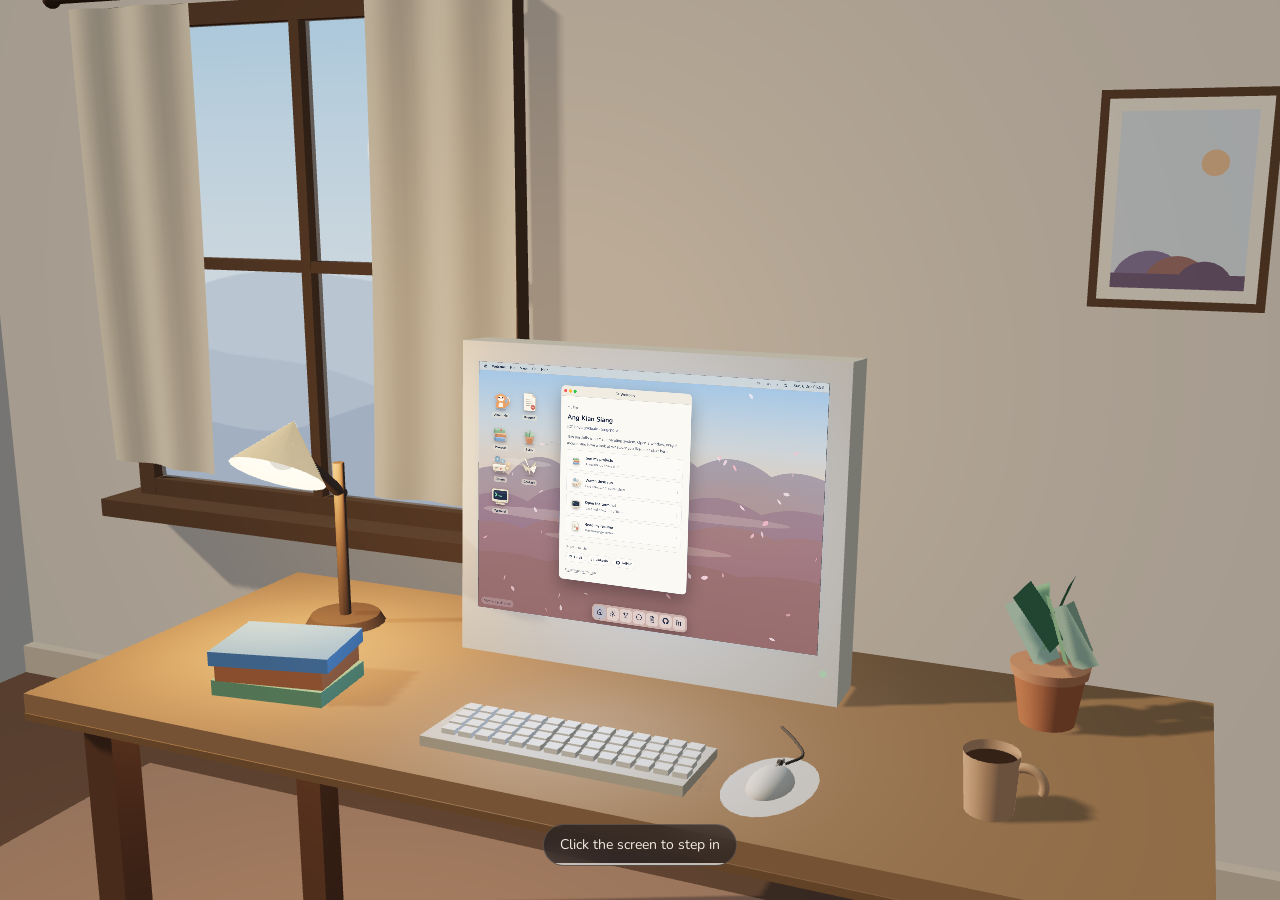
==== commit dfbc7c31: "Add a link preview image, a 404 page, and small page fixes The social preview is a screenshot of the" ====
--- a/index.html
+++ b/index.html
@@ -23,7 +23,16 @@
     <meta property="og:title" content="Ang Kian Siang — ICT Undergraduate" />
     <meta property="og:description" content="Portfolio of Ang Kian Siang — ICT undergraduate at SUSS, with a diploma in cybersecurity and digital forensics and an internship in security risk assessment." />
     <meta property="og:url" content="https://kiansiangang.github.io/" />
-    <meta name="twitter:card" content="summary" />
+    <!-- The preview a link to this site unfurls into. Generated from
+         the real 3D room rather than drawn, so it shows what is here. -->
+    <meta property="og:image" content="https://kiansiangang.github.io/assets/og.png" />
+    <meta property="og:image:width" content="1200" />
+    <meta property="og:image:height" content="630" />
+    <meta property="og:image:alt" content="A cosy 3D room with a desk and a monitor showing a desktop; the title reads Ang Kian Siang." />
+    <meta property="og:site_name" content="Ang Kian Siang" />
+    <link rel="canonical" href="https://kiansiangang.github.io/" />
+    <meta name="twitter:card" content="summary_large_image" />
+    <meta name="twitter:image" content="https://kiansiangang.github.io/assets/og.png" />
     <meta name="twitter:title" content="Ang Kian Siang — ICT Undergraduate" />
     <meta name="twitter:description" content="Portfolio of Ang Kian Siang — ICT undergraduate at SUSS, with a diploma in cybersecurity and digital forensics and an internship in security risk assessment." />
 
@@ -356,15 +365,15 @@
              The <a> tag is styled as a button via CSS. -->
         <a href="#projects" class="hero__cta">View My Work</a>
 
-        <!-- A quiet cue that there is more below. It is a real link,
-             so it works with the keyboard and with scripts off. -->
-        <a href="#about" class="hero__scroll" aria-label="Scroll to About">
-          <svg width="22" height="22" viewBox="0 0 24 24" fill="none" stroke="currentColor" stroke-width="2" stroke-linecap="round" stroke-linejoin="round" aria-hidden="true">
-            <path d="M6 9l6 6 6-6"/>
-          </svg>
-        </a>
-
       </div>
+
+      <!-- A quiet cue that there is more below. It is a real link,
+           so it works with the keyboard and with scripts off. -->
+      <a href="#about" class="hero__scroll" aria-label="Scroll to About">
+        <svg width="22" height="22" viewBox="0 0 24 24" fill="none" stroke="currentColor" stroke-width="2" stroke-linecap="round" stroke-linejoin="round" aria-hidden="true">
+          <path d="M6 9l6 6 6-6"/>
+        </svg>
+      </a>
     </section>
 
     <!-- ============================================================
--- a/css/polish.css
+++ b/css/polish.css
@@ -261,6 +261,11 @@
 /* The hero needs to be a positioning context for the cue. */
 .hero { position: relative; }
 
+/* The demo panel carries its own one-line introduction for when it
+   lives in a desktop window. On the page the section already says
+   it, directly above, so the panel's copy would be an echo. */
+.demos__mount .demos__intro { display: none; }
+
 /* On the desktop shell the hero is not on screen at all. */
 [data-shell="os"] .hero__scroll { display: none; }
 
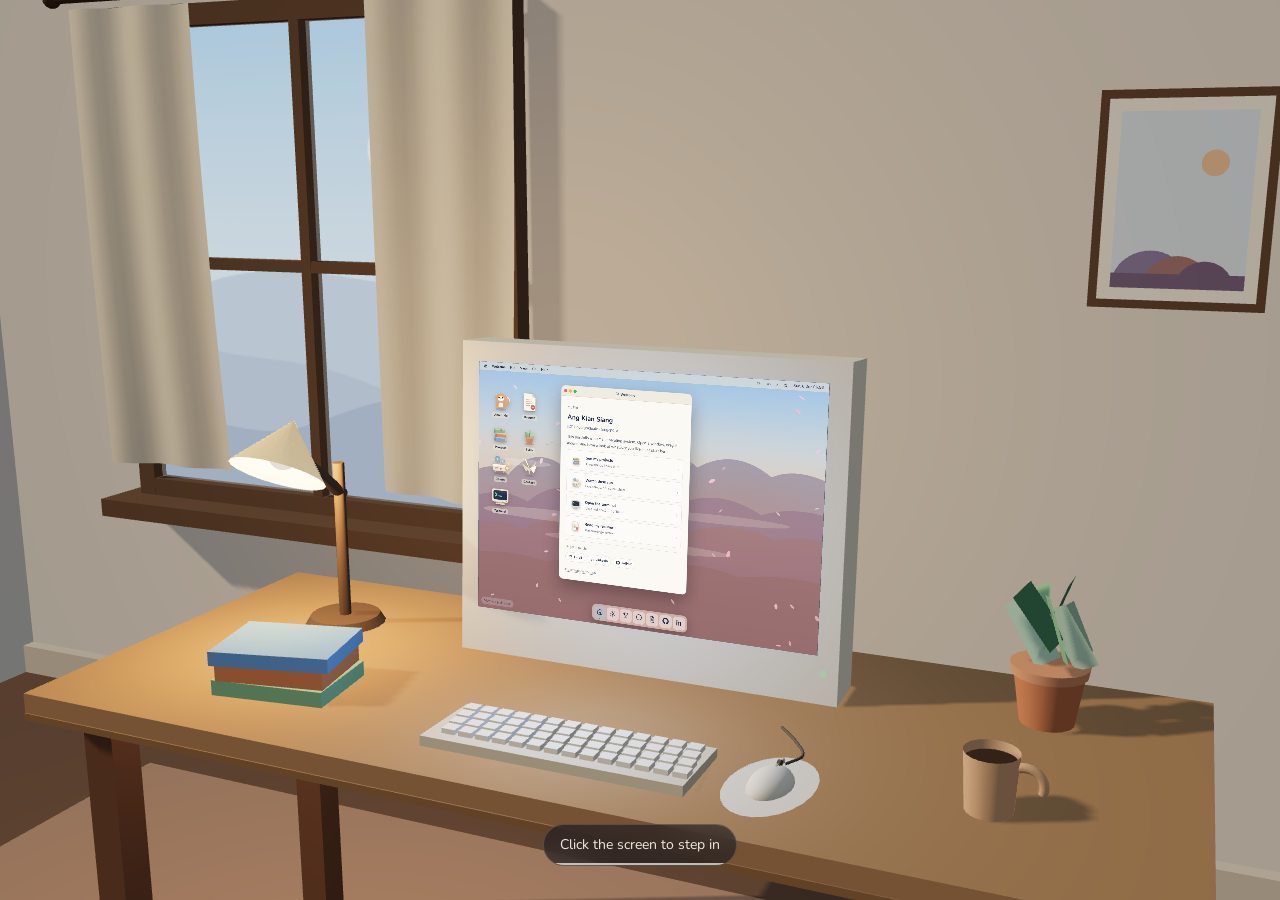
==== commit af9ebf81: "Open desktop icons on one click, and animate the switch between presentations Icons needed a double-" ====
--- a/index.html
+++ b/index.html
@@ -237,6 +237,10 @@
 
   <body>
 
+    <!-- First stop for a keyboard: jump past the navigation straight
+         to the content. Invisible until it has focus. -->
+    <a class="skip-link" href="#about">Skip to content</a>
+
     <!-- ============================================================
          LANDSCAPE LAYER
          The mountain artwork used to be painted directly on <body>,
@@ -867,7 +871,7 @@
     <!-- Keyboard hint — the palette is the fastest way around the
          site, so say so once. It hides itself after first use. -->
     <div class="kbd-hint" id="kbd-hint">
-      <kbd>&#8984;</kbd><kbd>K</kbd>
+      <kbd data-modkey>&#8984;</kbd><kbd>K</kbd>
       <span>command palette</span>
     </div>
 
--- a/css/polish.css
+++ b/css/polish.css
@@ -15,6 +15,7 @@
      6. Section petals on small screens
      7. Theme change — a reveal instead of a cut
      8. Focus and reduced motion
+     9. Skip link
 ================================================================ */
 
 
@@ -398,3 +399,28 @@
   .room-hint.is-counting::after { animation: none; display: none; }
   ::view-transition-new(root) { animation: none; }
 }
+
+
+/* ================================================================
+   9. SKIP LINK
+================================================================ */
+
+.skip-link {
+  position: fixed;
+  top: 0.6rem;
+  left: 0.6rem;
+  z-index: 10000;
+  padding: 0.55rem 1rem;
+  border-radius: var(--radius-pill);
+  background: var(--clr-navy);
+  color: var(--clr-bg);
+  font-weight: 700;
+  font-size: var(--fs-sm);
+  transform: translateY(-200%);
+  transition: transform var(--transition-fast);
+}
+
+.skip-link:focus { transform: none; outline: 2.5px solid var(--clr-peach); outline-offset: 3px; }
+
+/* The desktop shell has its own keyboard model and no page to skip. */
+[data-shell="os"] .skip-link { display: none; }
